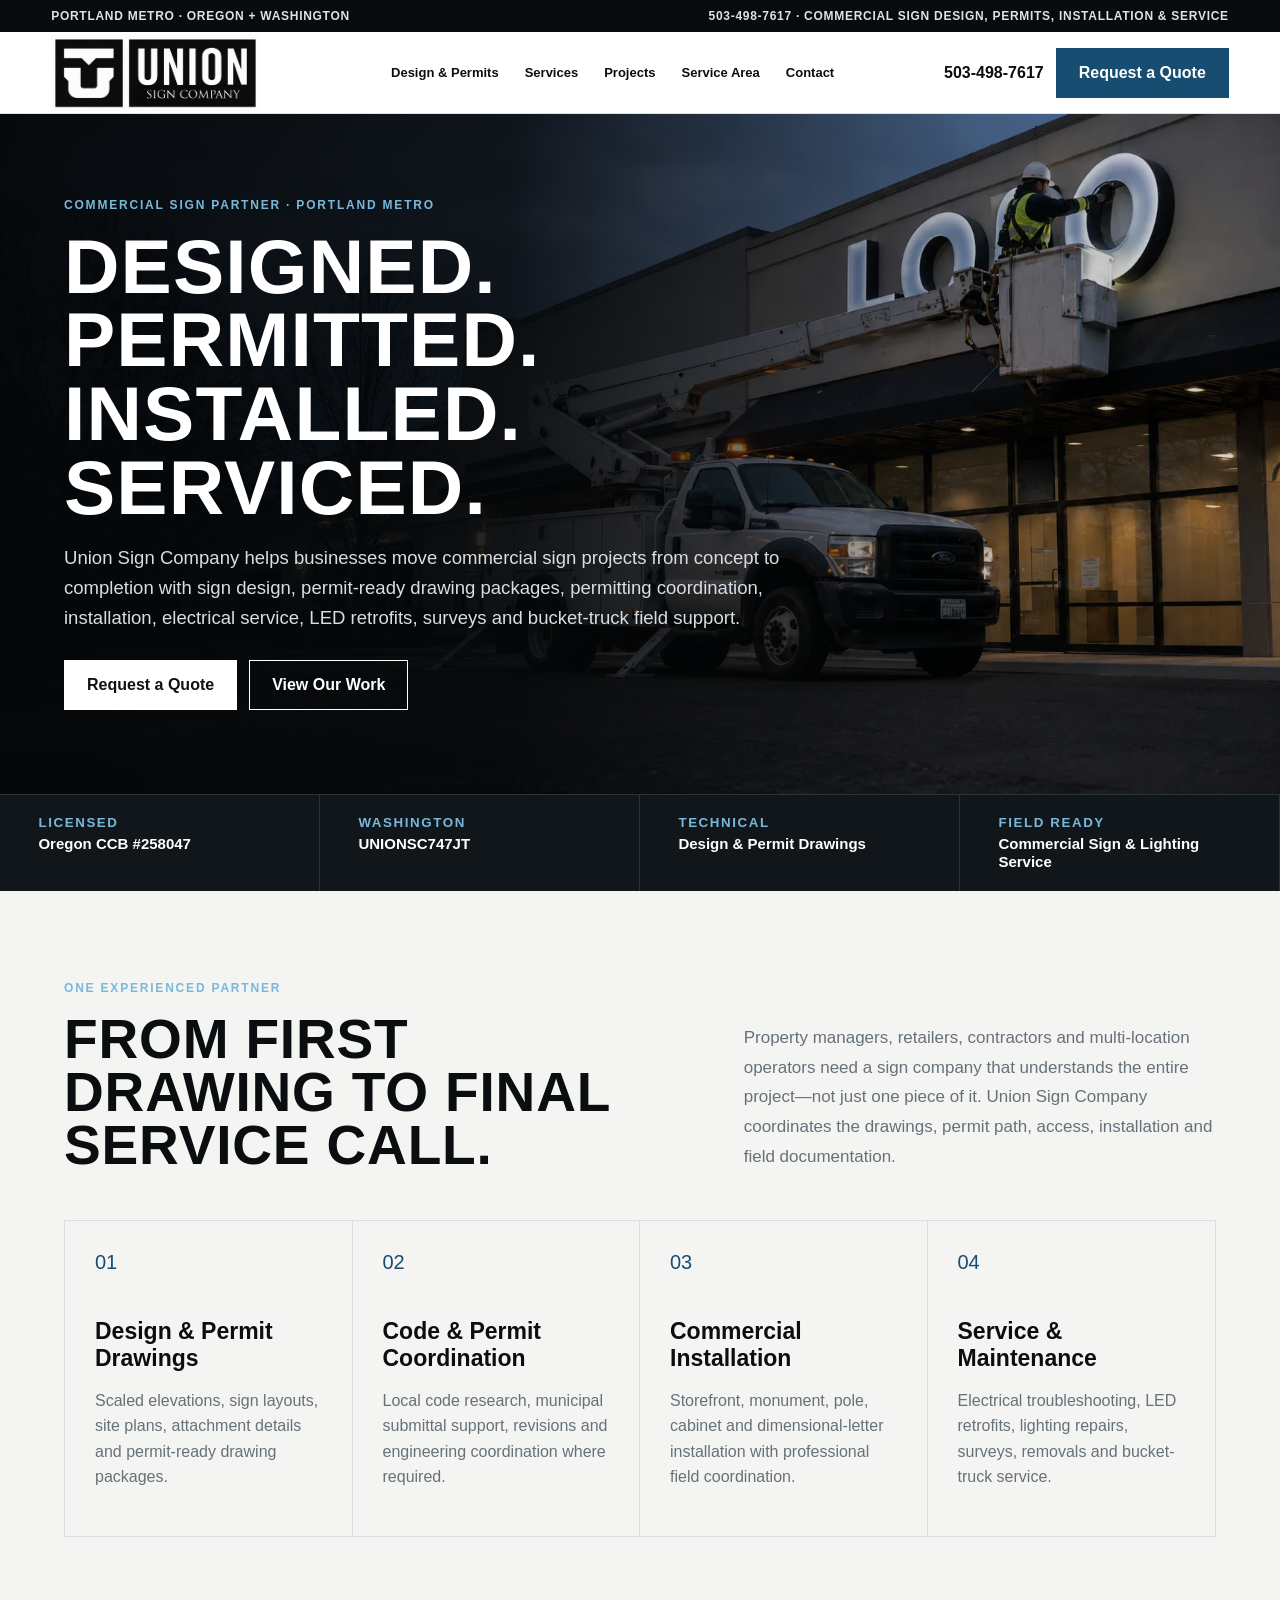
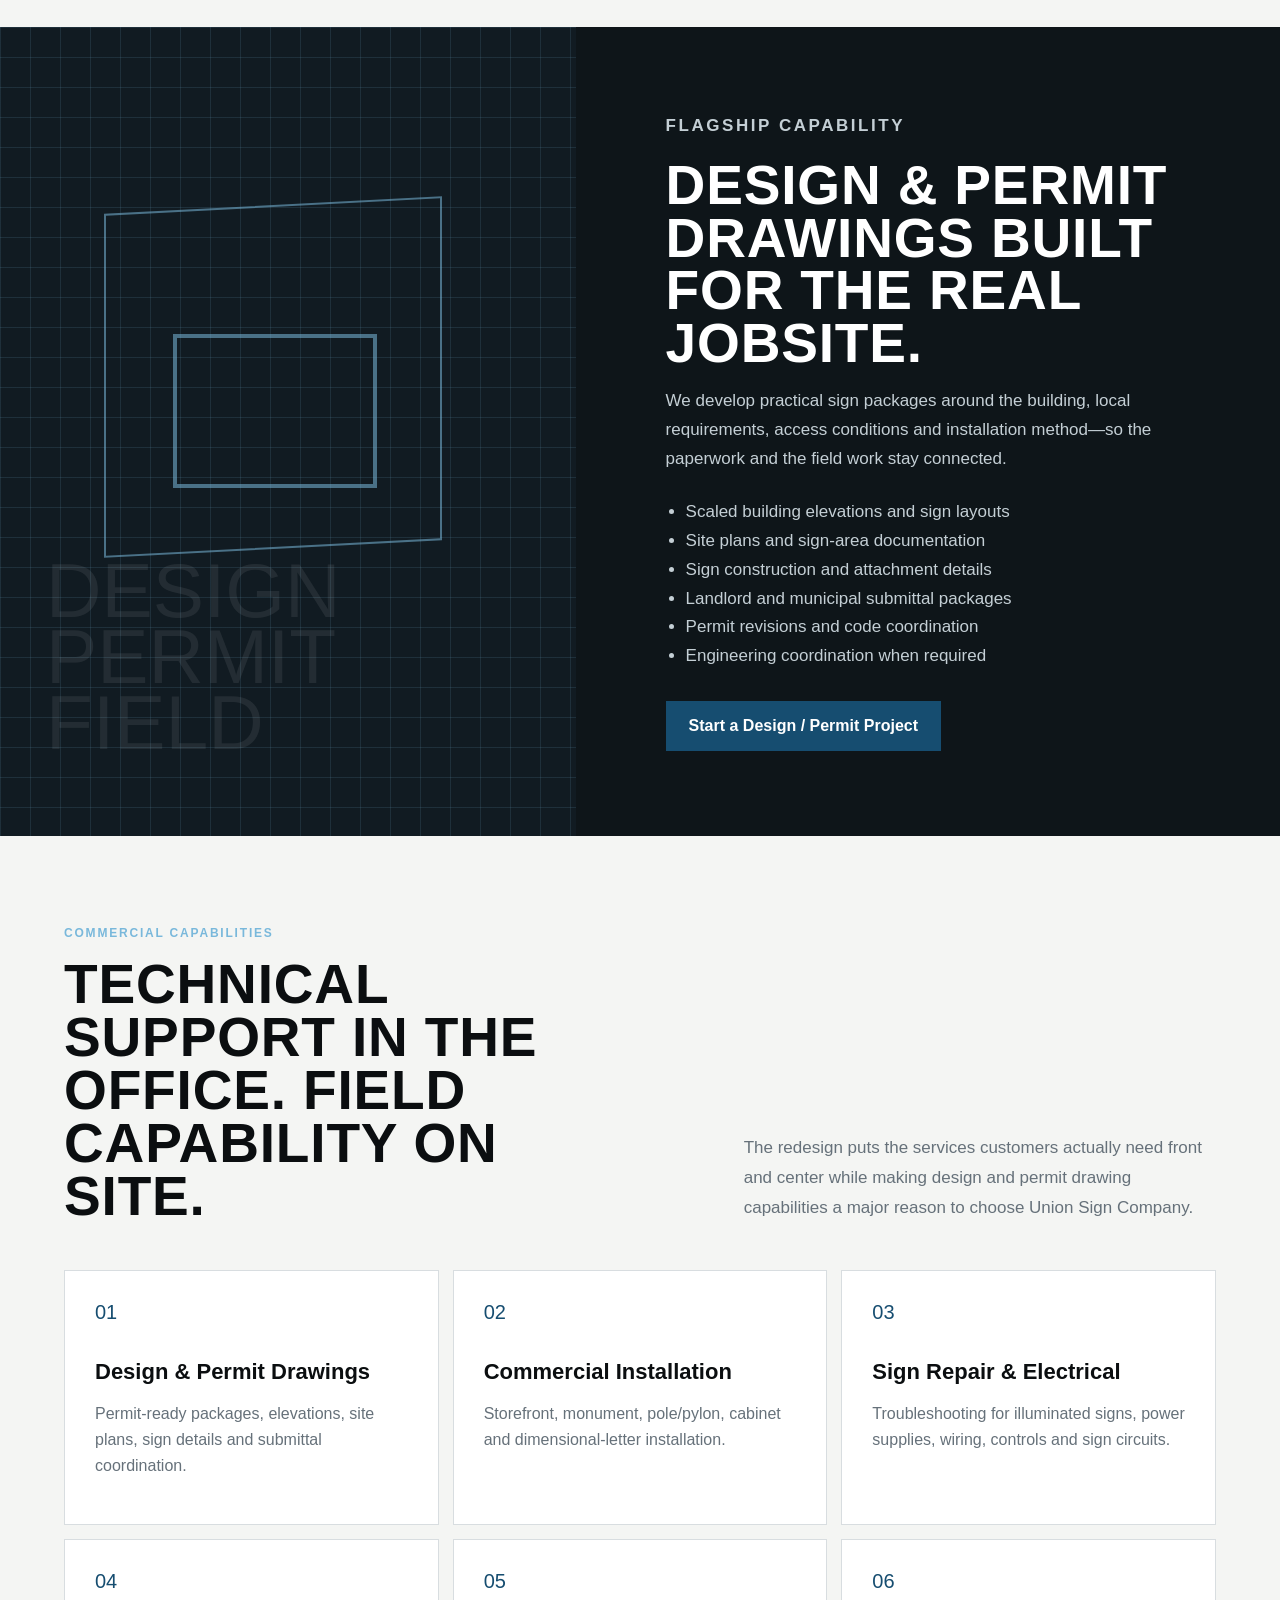
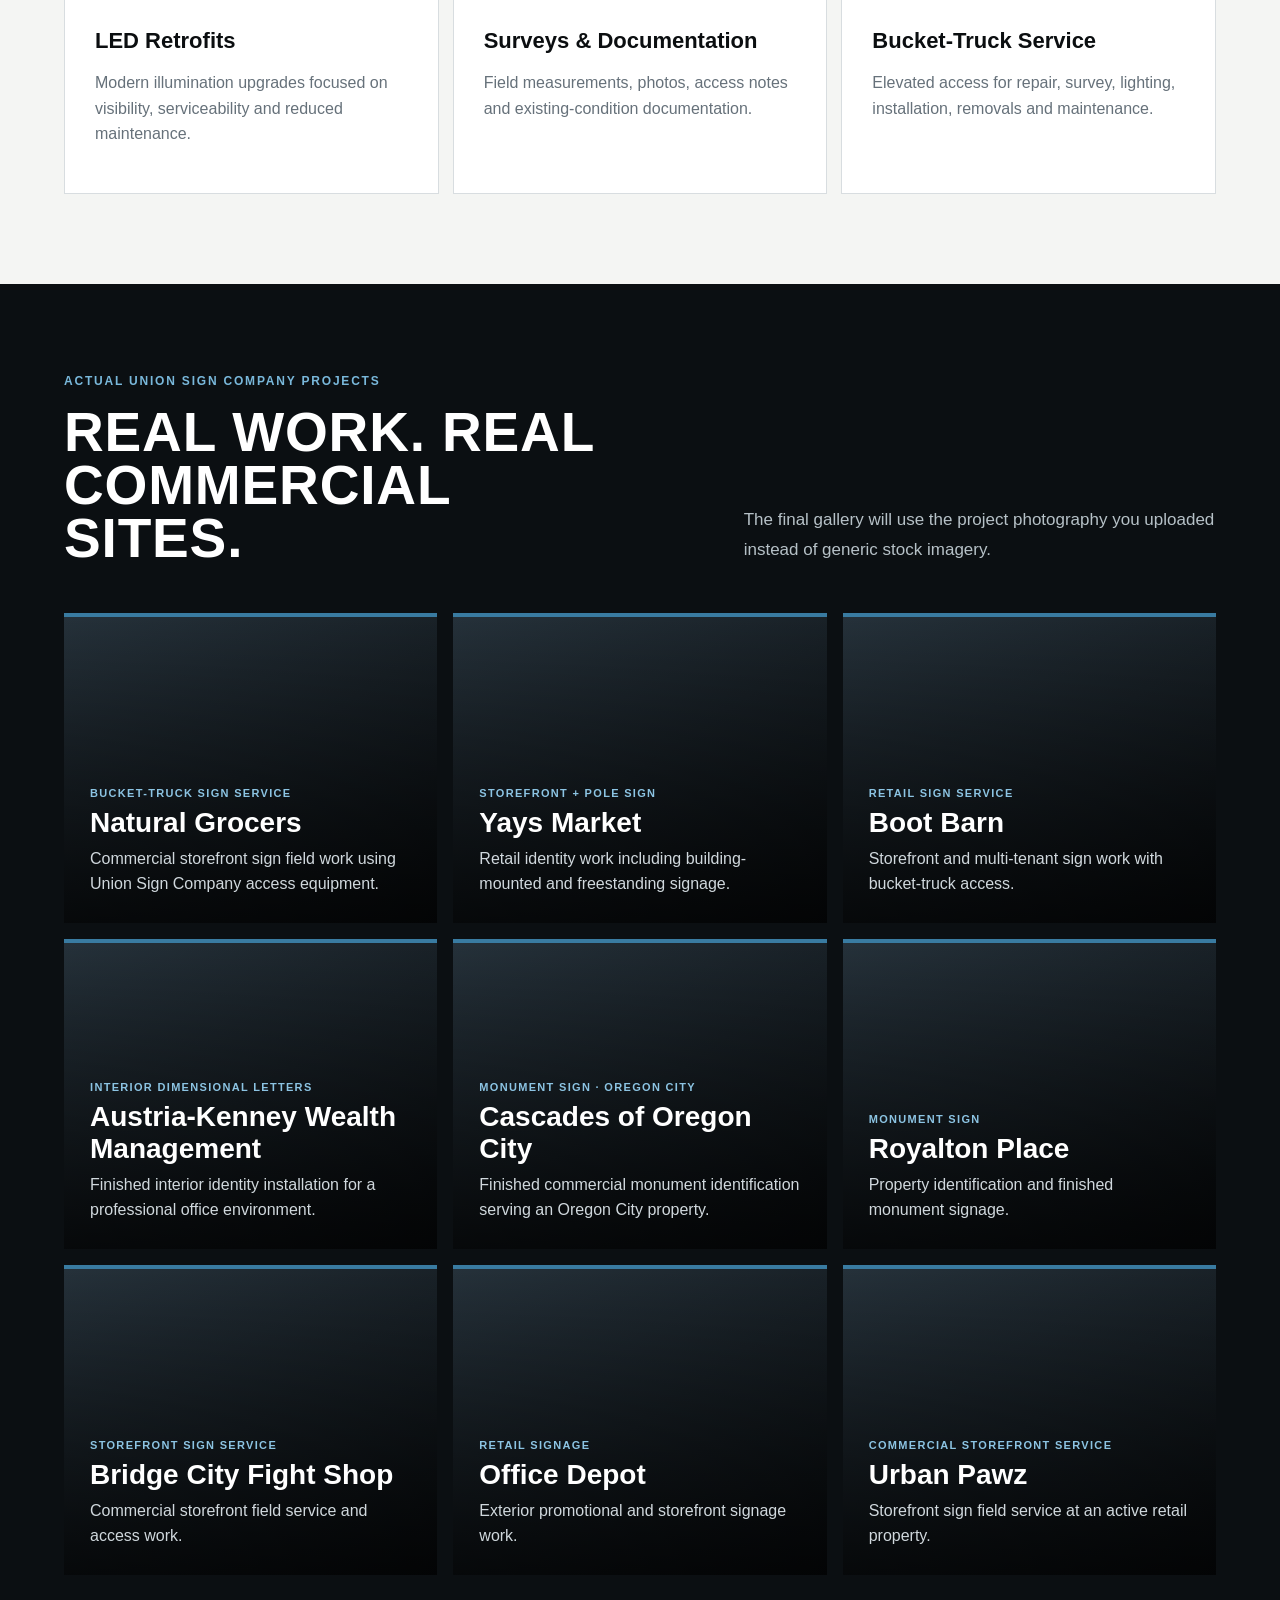
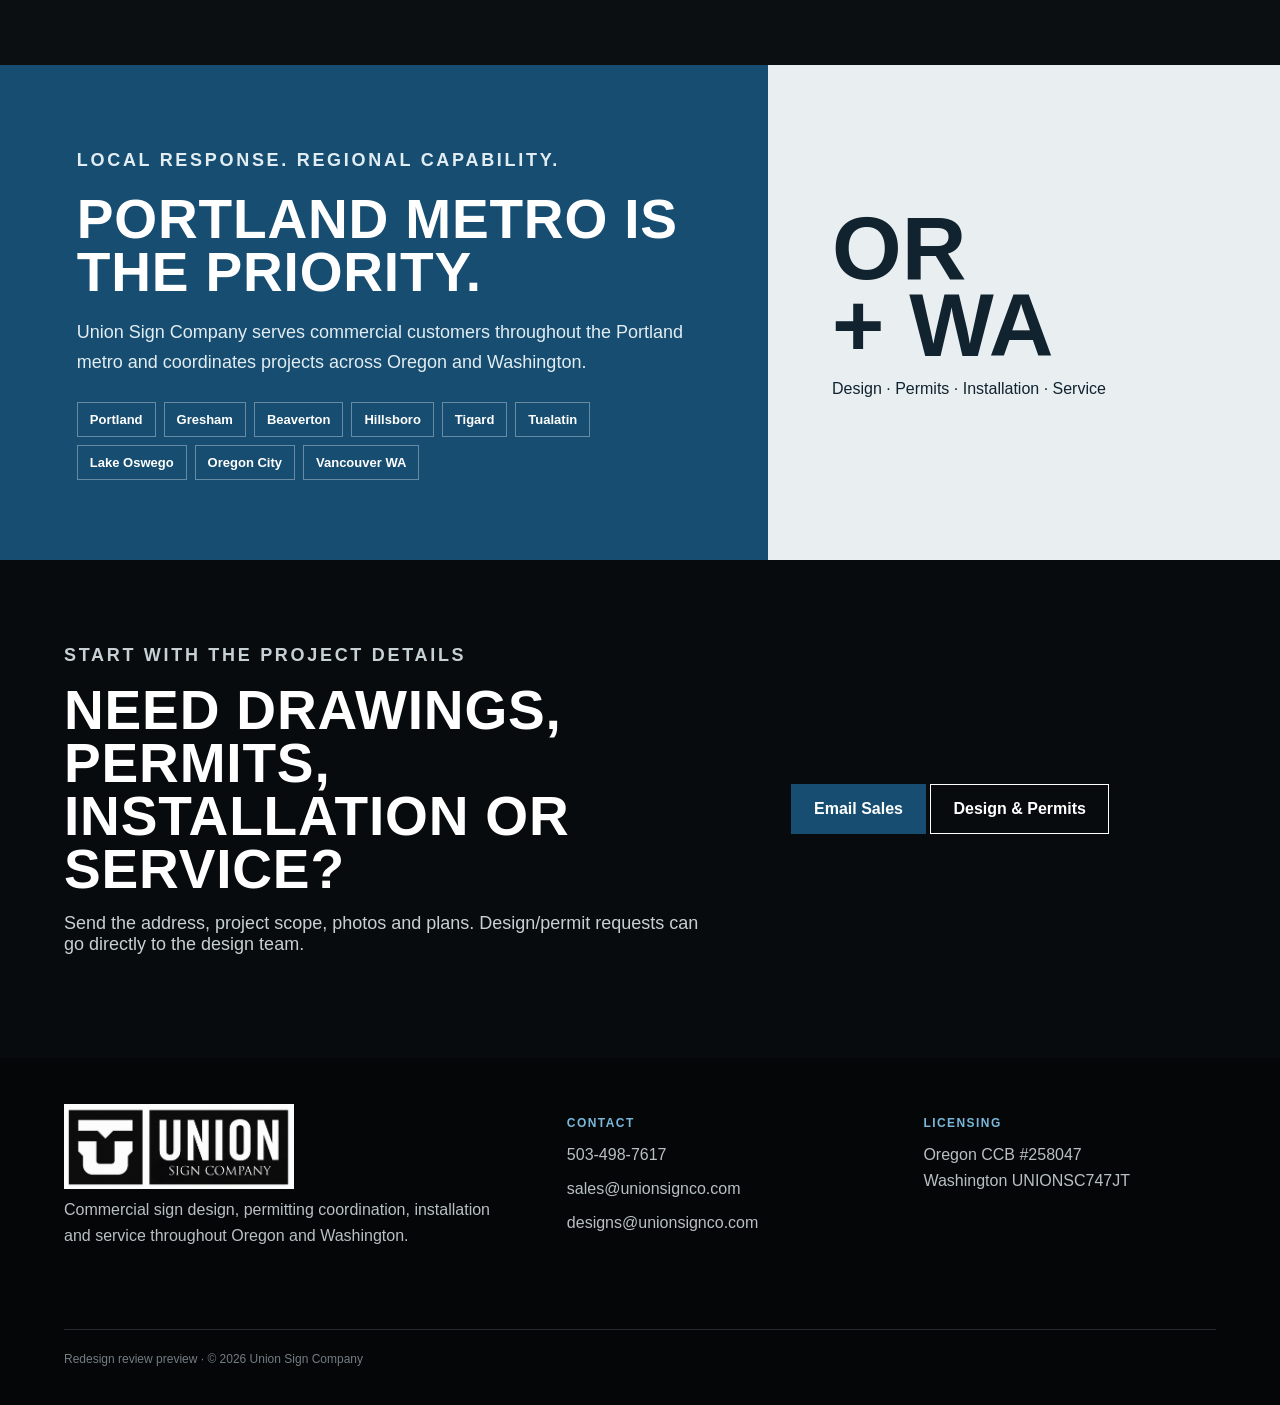
==== preview/index.html @ 65c03976 "Add isolated website redesign preview" ====
<!doctype html>
<html lang="en">
<head>
<meta charset="utf-8">
<meta name="viewport" content="width=device-width,initial-scale=1">
<meta name="robots" content="noindex,nofollow">
<title>Union Sign Company — Redesign Preview</title>
<meta name="description" content="Private review preview for the Union Sign Company website redesign.">
<script src="../logo-data.js"></script>
<script src="../image-data.js"></script>
<style>
:root{--ink:#0b0e10;--charcoal:#151a1e;--steel:#273139;--paper:#f4f5f3;--white:#fff;--blue:#164d70;--blue2:#0d344e;--line:#d8dde0;--muted:#66717a}*{box-sizing:border-box}html{scroll-behavior:smooth}body{margin:0;font-family:Arial,Helvetica,sans-serif;background:var(--white);color:var(--ink)}a{text-decoration:none;color:inherit}img{max-width:100%;display:block}.top{background:#080b0d;color:#dce3e7;padding:9px 4vw;display:flex;justify-content:space-between;gap:20px;font-size:12px;font-weight:700;letter-spacing:.06em}.header{position:sticky;top:0;z-index:30;height:82px;display:grid;grid-template-columns:230px 1fr auto;align-items:center;padding:0 4vw;background:rgba(255,255,255,.97);border-bottom:1px solid #dfe3e5}.brand{width:210px}.nav{display:flex;justify-content:center;gap:26px;font-size:13px;font-weight:800}.nav a:hover{color:var(--blue)}.actions{display:flex;gap:12px;align-items:center}.phone{font-weight:900}.btn{display:inline-flex;align-items:center;justify-content:center;min-height:50px;padding:0 22px;background:var(--blue);border:1px solid var(--blue);color:#fff;font-weight:900}.btn:hover{background:var(--blue2)}.btn.light{background:#fff;color:#111;border-color:#fff}.btn.outline{background:transparent;border-color:#fff}.hero{min-height:680px;position:relative;display:flex;align-items:center;background:#080b0d;color:#fff;overflow:hidden}.hero img{position:absolute;inset:0;width:100%;height:100%;object-fit:cover}.shade{position:absolute;inset:0;background:linear-gradient(90deg,rgba(4,7,9,.96) 0%,rgba(4,7,9,.87) 40%,rgba(4,7,9,.28) 75%,rgba(4,7,9,.12) 100%)}.hero-content{position:relative;z-index:2;width:min(880px,92vw);padding:80px 5vw}.eyebrow{margin:0 0 18px;font-size:12px;font-weight:900;letter-spacing:.15em;text-transform:uppercase;color:#79b8db}.hero h1,.section h2,.design h2,.area h2,.cta h2{margin:0;font-family:Impact,"Arial Narrow",Arial,sans-serif;text-transform:uppercase;letter-spacing:.015em;line-height:.96}.hero h1{font-size:clamp(52px,6vw,92px)}.lead{max-width:760px;font-size:clamp(18px,1.45vw,22px);line-height:1.6;color:#d6dee3}.hero-actions{display:flex;gap:12px;flex-wrap:wrap;margin-top:28px}.trust{display:grid;grid-template-columns:repeat(4,1fr);background:#10161a;color:#fff;border-top:1px solid rgba(255,255,255,.12)}.trust div{padding:20px 3vw;border-right:1px solid rgba(255,255,255,.12)}.trust small{display:block;color:#79b8db;font-weight:900;text-transform:uppercase;letter-spacing:.12em;margin-bottom:5px}.trust strong{font-size:15px}.section{padding:90px 5vw}.section.paper{background:var(--paper)}.section.dark{background:#0b0f12;color:#fff}.heading{display:grid;grid-template-columns:1.1fr .9fr;gap:8vw;align-items:end;margin-bottom:48px}.section h2,.design h2,.area h2,.cta h2{font-size:clamp(38px,4.3vw,66px)}.heading>p{margin:0;color:var(--muted);font-size:17px;line-height:1.75}.dark .heading>p{color:#b6c1c7}.process{display:grid;grid-template-columns:repeat(4,1fr);border:1px solid var(--line)}.process article{padding:30px;min-height:285px;border-right:1px solid var(--line)}.process article:last-child{border:0}.num{font-family:Impact,sans-serif;color:var(--blue);font-size:20px}.process h3{font-size:23px;margin:44px 0 10px}.process p{color:var(--muted);line-height:1.6}.design{display:grid;grid-template-columns:.9fr 1.1fr;background:#0e1519;color:#fff}.drawing{min-height:600px;position:relative;overflow:hidden;background:#111b22;background-image:linear-gradient(rgba(121,184,219,.13) 1px,transparent 1px),linear-gradient(90deg,rgba(121,184,219,.13) 1px,transparent 1px);background-size:30px 30px}.drawing:before,.drawing:after{content:"";position:absolute;border:2px solid rgba(121,184,219,.55)}.drawing:before{width:58%;height:42%;left:18%;top:22%;transform:skewY(-3deg)}.drawing:after{width:34%;height:18%;left:30%;top:38%;border-width:4px}.drawing-label{position:absolute;left:8%;bottom:10%;font-family:Impact,sans-serif;font-size:clamp(48px,6vw,90px);line-height:.86;color:rgba(255,255,255,.08);text-transform:uppercase}.design-copy{padding:85px 7vw}.design-copy p,.design-copy li{color:#c4cfd5;font-size:17px;line-height:1.7}.design-copy ul{padding-left:20px;margin:24px 0 30px}.services{display:grid;grid-template-columns:repeat(3,1fr);gap:14px}.service{padding:30px;background:#fff;border:1px solid var(--line);min-height:230px}.service h3{font-size:22px;margin:35px 0 10px}.service p{color:var(--muted);line-height:1.6}.projects{display:grid;grid-template-columns:repeat(3,1fr);gap:16px}.project{position:relative;min-height:310px;display:flex;flex-direction:column;justify-content:flex-end;padding:26px;overflow:hidden;background:linear-gradient(145deg,#25313a,#0b0f12);border-top:4px solid #397ba1}.project:before{content:"";position:absolute;inset:0;background:linear-gradient(180deg,transparent,rgba(0,0,0,.72))}.project>*{position:relative;z-index:2}.project span{font-size:11px;text-transform:uppercase;letter-spacing:.12em;font-weight:900;color:#8cc4e3}.project h3{font-size:28px;margin:8px 0}.project p{margin:0;color:#d0d8dd;line-height:1.55}.area{display:grid;grid-template-columns:1.2fr .8fr;background:#164d70;color:#fff}.area-main{padding:80px 6vw}.area-main p{font-size:18px;line-height:1.7;color:#e2edf3}.area-side{padding:60px 5vw;background:#e9eef1;color:#10232f;display:flex;flex-direction:column;justify-content:center}.area-side strong{font-family:Impact,sans-serif;font-size:clamp(58px,7vw,105px);line-height:.86;text-transform:uppercase}.cities{display:flex;flex-wrap:wrap;gap:8px;margin-top:24px}.cities span{padding:9px 12px;border:1px solid rgba(255,255,255,.35);font-size:13px;font-weight:800}.cta{padding:85px 5vw;display:grid;grid-template-columns:1.2fr .8fr;gap:7vw;align-items:center;background:#080b0d;color:#fff}.cta p{color:#c7d0d5;font-size:18px}.footer{padding:46px 5vw 28px;background:#050607;color:#b8c0c4;display:grid;grid-template-columns:1.2fr .8fr .8fr;gap:5vw}.footer-logo{width:230px}.footer h3{color:#79b8db;font-size:12px;text-transform:uppercase;letter-spacing:.12em}.footer a,.footer p{display:block;margin:8px 0;line-height:1.6}.copy{grid-column:1/-1;border-top:1px solid #252b2f;padding-top:20px;font-size:12px;color:#737d82}.mobile{display:none}@media(max-width:900px){.header{grid-template-columns:1fr auto}.nav,.actions{display:none}.trust{grid-template-columns:1fr 1fr}.heading,.design,.area,.cta,.footer{grid-template-columns:1fr}.process{grid-template-columns:1fr 1fr}.process article:nth-child(2){border-right:0}.projects,.services{grid-template-columns:1fr 1fr}.drawing{min-height:420px}.top{font-size:10px}.mobile{display:block;font-weight:900}}@media(max-width:620px){.top{display:none}.header{height:70px;padding:0 18px}.brand{width:170px}.hero{min-height:650px;align-items:flex-end}.hero-content{padding:100px 22px 55px}.hero h1{font-size:44px}.hero-actions .btn{width:100%}.trust{grid-template-columns:1fr}.trust div{border-right:0;border-bottom:1px solid rgba(255,255,255,.12)}.section{padding:65px 20px}.heading{gap:22px}.process,.projects,.services{grid-template-columns:1fr}.process article{border-right:0;border-bottom:1px solid var(--line)}.design-copy,.area-main,.area-side,.cta{padding:65px 22px}.drawing{min-height:340px}.footer{padding:45px 22px}}
</style>
</head>
<body>
<div class="top"><span>PORTLAND METRO · OREGON + WASHINGTON</span><span>503-498-7617 · COMMERCIAL SIGN DESIGN, PERMITS, INSTALLATION & SERVICE</span></div>
<header class="header"><a class="brand" href="#top"><img data-logo alt="Union Sign Company"></a><nav class="nav"><a href="#design">Design & Permits</a><a href="#services">Services</a><a href="#projects">Projects</a><a href="#area">Service Area</a><a href="#contact">Contact</a></nav><div class="actions"><a class="phone" href="tel:+15034987617">503-498-7617</a><a class="btn" href="#contact">Request a Quote</a></div><span class="mobile">MENU</span></header>
<main id="top">
<section class="hero"><img data-photo="hero" alt="Union Sign Company commercial sign field service"><div class="shade"></div><div class="hero-content"><p class="eyebrow">Commercial sign partner · Portland metro</p><h1>Designed. Permitted. Installed. Serviced.</h1><p class="lead">Union Sign Company helps businesses move commercial sign projects from concept to completion with sign design, permit-ready drawing packages, permitting coordination, installation, electrical service, LED retrofits, surveys and bucket-truck field support.</p><div class="hero-actions"><a class="btn light" href="#contact">Request a Quote</a><a class="btn outline" href="#projects">View Our Work</a></div></div></section>
<section class="trust"><div><small>Licensed</small><strong>Oregon CCB #258047</strong></div><div><small>Washington</small><strong>UNIONSC747JT</strong></div><div><small>Technical</small><strong>Design & Permit Drawings</strong></div><div><small>Field Ready</small><strong>Commercial Sign & Lighting Service</strong></div></section>
<section class="section paper"><div class="heading"><div><p class="eyebrow">One experienced partner</p><h2>From first drawing to final service call.</h2></div><p>Property managers, retailers, contractors and multi-location operators need a sign company that understands the entire project—not just one piece of it. Union Sign Company coordinates the drawings, permit path, access, installation and field documentation.</p></div><div class="process"><article><span class="num">01</span><h3>Design & Permit Drawings</h3><p>Scaled elevations, sign layouts, site plans, attachment details and permit-ready drawing packages.</p></article><article><span class="num">02</span><h3>Code & Permit Coordination</h3><p>Local code research, municipal submittal support, revisions and engineering coordination where required.</p></article><article><span class="num">03</span><h3>Commercial Installation</h3><p>Storefront, monument, pole, cabinet and dimensional-letter installation with professional field coordination.</p></article><article><span class="num">04</span><h3>Service & Maintenance</h3><p>Electrical troubleshooting, LED retrofits, lighting repairs, surveys, removals and bucket-truck service.</p></article></div></section>
<section class="design" id="design"><div class="drawing"><div class="drawing-label">Design<br>Permit<br>Field</div></div><div class="design-copy"><p class="eyebrow">Flagship capability</p><h2>Design & permit drawings built for the real jobsite.</h2><p>We develop practical sign packages around the building, local requirements, access conditions and installation method—so the paperwork and the field work stay connected.</p><ul><li>Scaled building elevations and sign layouts</li><li>Site plans and sign-area documentation</li><li>Sign construction and attachment details</li><li>Landlord and municipal submittal packages</li><li>Permit revisions and code coordination</li><li>Engineering coordination when required</li></ul><a class="btn" href="mailto:designs@unionsignco.com?subject=Design%20and%20Permit%20Drawing%20Request">Start a Design / Permit Project</a></div></section>
<section class="section paper" id="services"><div class="heading"><div><p class="eyebrow">Commercial capabilities</p><h2>Technical support in the office. Field capability on site.</h2></div><p>The redesign puts the services customers actually need front and center while making design and permit drawing capabilities a major reason to choose Union Sign Company.</p></div><div class="services"><article class="service"><span class="num">01</span><h3>Design & Permit Drawings</h3><p>Permit-ready packages, elevations, site plans, sign details and submittal coordination.</p></article><article class="service"><span class="num">02</span><h3>Commercial Installation</h3><p>Storefront, monument, pole/pylon, cabinet and dimensional-letter installation.</p></article><article class="service"><span class="num">03</span><h3>Sign Repair & Electrical</h3><p>Troubleshooting for illuminated signs, power supplies, wiring, controls and sign circuits.</p></article><article class="service"><span class="num">04</span><h3>LED Retrofits</h3><p>Modern illumination upgrades focused on visibility, serviceability and reduced maintenance.</p></article><article class="service"><span class="num">05</span><h3>Surveys & Documentation</h3><p>Field measurements, photos, access notes and existing-condition documentation.</p></article><article class="service"><span class="num">06</span><h3>Bucket-Truck Service</h3><p>Elevated access for repair, survey, lighting, installation, removals and maintenance.</p></article></div></section>
<section class="section dark" id="projects"><div class="heading"><div><p class="eyebrow">Actual Union Sign Company projects</p><h2>Real work. Real commercial sites.</h2></div><p>The final gallery will use the project photography you uploaded instead of generic stock imagery.</p></div><div class="projects"><article class="project"><span>Bucket-Truck Sign Service</span><h3>Natural Grocers</h3><p>Commercial storefront sign field work using Union Sign Company access equipment.</p></article><article class="project"><span>Storefront + Pole Sign</span><h3>Yays Market</h3><p>Retail identity work including building-mounted and freestanding signage.</p></article><article class="project"><span>Retail Sign Service</span><h3>Boot Barn</h3><p>Storefront and multi-tenant sign work with bucket-truck access.</p></article><article class="project"><span>Interior Dimensional Letters</span><h3>Austria-Kenney Wealth Management</h3><p>Finished interior identity installation for a professional office environment.</p></article><article class="project"><span>Monument Sign · Oregon City</span><h3>Cascades of Oregon City</h3><p>Finished commercial monument identification serving an Oregon City property.</p></article><article class="project"><span>Monument Sign</span><h3>Royalton Place</h3><p>Property identification and finished monument signage.</p></article><article class="project"><span>Storefront Sign Service</span><h3>Bridge City Fight Shop</h3><p>Commercial storefront field service and access work.</p></article><article class="project"><span>Retail Signage</span><h3>Office Depot</h3><p>Exterior promotional and storefront signage work.</p></article><article class="project"><span>Commercial Storefront Service</span><h3>Urban Pawz</h3><p>Storefront sign field service at an active retail property.</p></article></div></section>
<section class="area" id="area"><div class="area-main"><p class="eyebrow">Local response. Regional capability.</p><h2>Portland metro is the priority.</h2><p>Union Sign Company serves commercial customers throughout the Portland metro and coordinates projects across Oregon and Washington.</p><div class="cities"><span>Portland</span><span>Gresham</span><span>Beaverton</span><span>Hillsboro</span><span>Tigard</span><span>Tualatin</span><span>Lake Oswego</span><span>Oregon City</span><span>Vancouver WA</span></div></div><div class="area-side"><strong>OR<br>+ WA</strong><p>Design · Permits · Installation · Service</p></div></section>
<section class="cta" id="contact"><div><p class="eyebrow">Start with the project details</p><h2>Need drawings, permits, installation or service?</h2><p>Send the address, project scope, photos and plans. Design/permit requests can go directly to the design team.</p></div><div><a class="btn" href="mailto:sales@unionsignco.com?subject=Website%20Quote%20Request">Email Sales</a> <a class="btn outline" href="mailto:designs@unionsignco.com?subject=Design%20and%20Permit%20Request">Design & Permits</a></div></section>
</main>
<footer class="footer"><div><img class="footer-logo" data-logo alt="Union Sign Company"><p>Commercial sign design, permitting coordination, installation and service throughout Oregon and Washington.</p></div><div><h3>Contact</h3><a href="tel:+15034987617">503-498-7617</a><a href="mailto:sales@unionsignco.com">sales@unionsignco.com</a><a href="mailto:designs@unionsignco.com">designs@unionsignco.com</a></div><div><h3>Licensing</h3><p>Oregon CCB #258047<br>Washington UNIONSC747JT</p></div><p class="copy">Redesign review preview · © 2026 Union Sign Company</p></footer>
<script>document.querySelectorAll('[data-logo]').forEach(function(img){if(window.UNION_LOGO)img.src=window.UNION_LOGO});document.querySelectorAll('[data-photo]').forEach(function(img){var k=img.getAttribute('data-photo');if(window.UNION_IMAGES&&window.UNION_IMAGES[k])img.src=window.UNION_IMAGES[k]});</script>
</body></html>
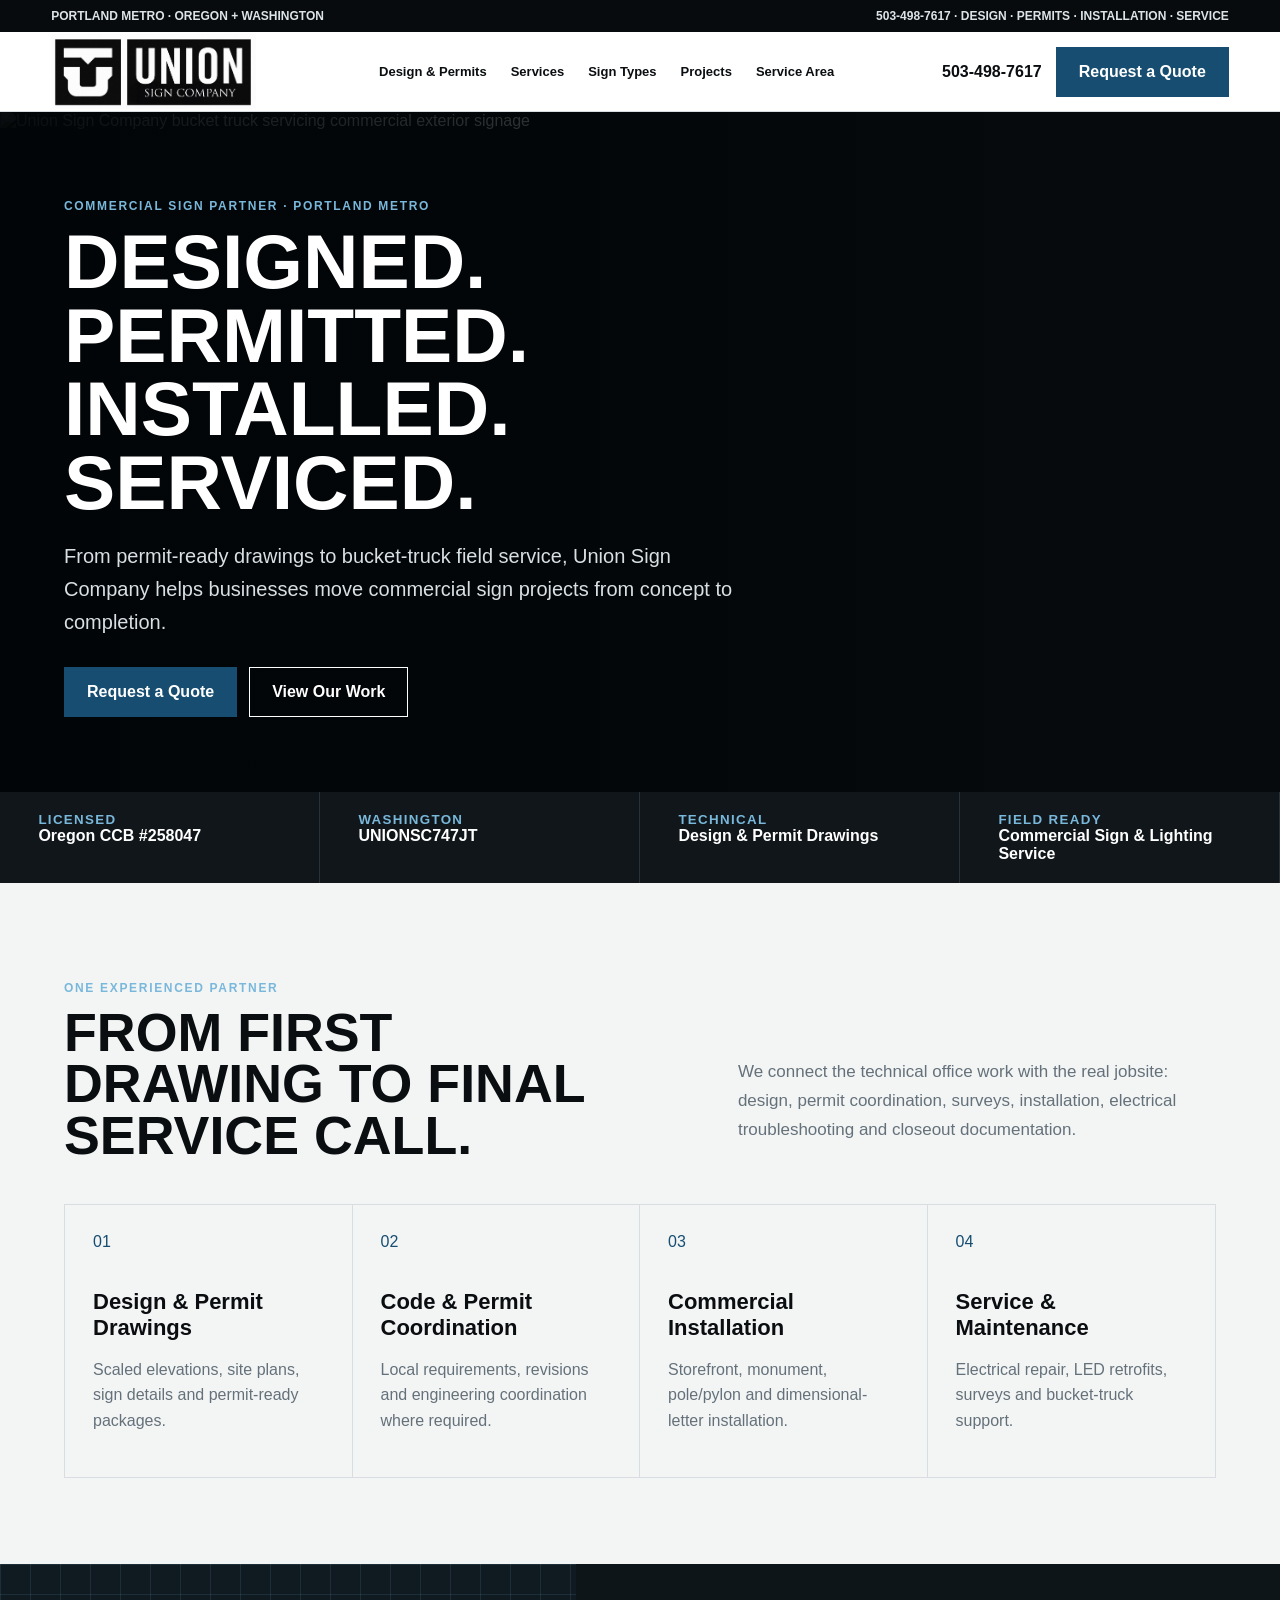
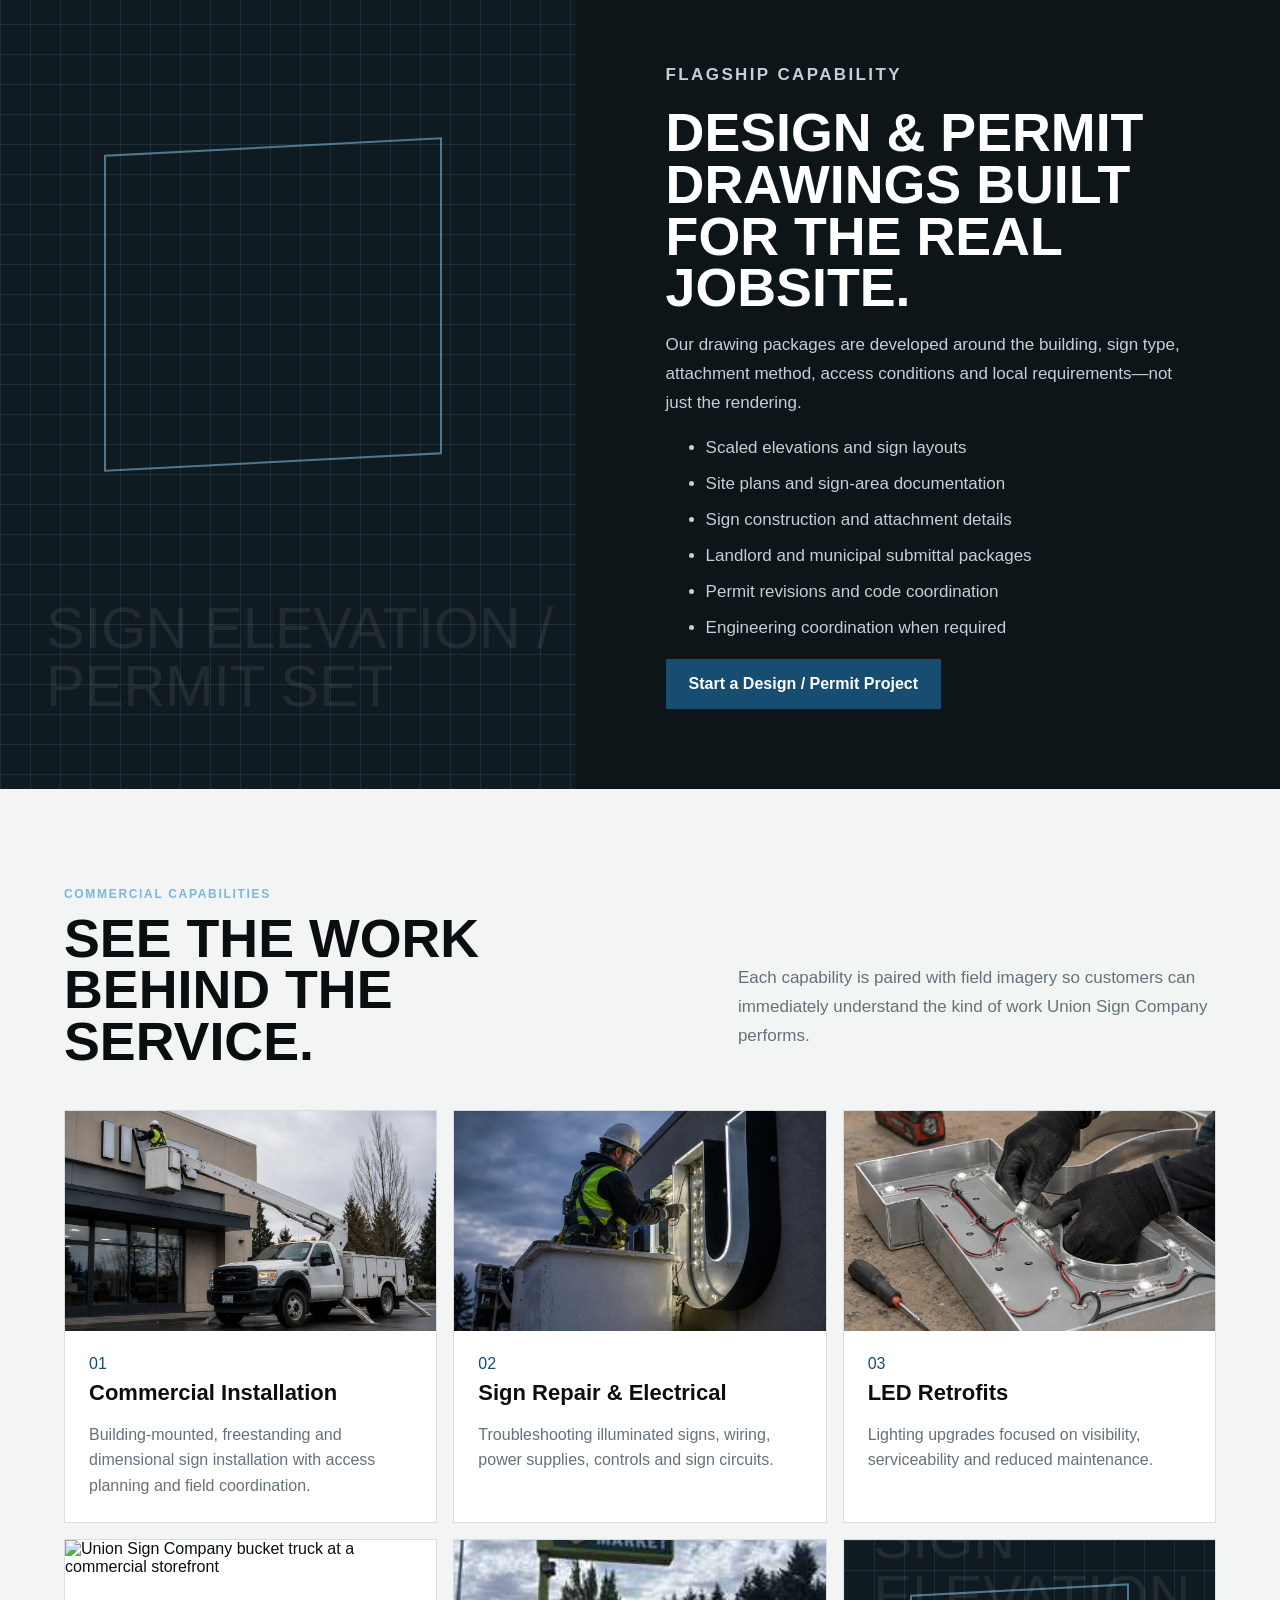
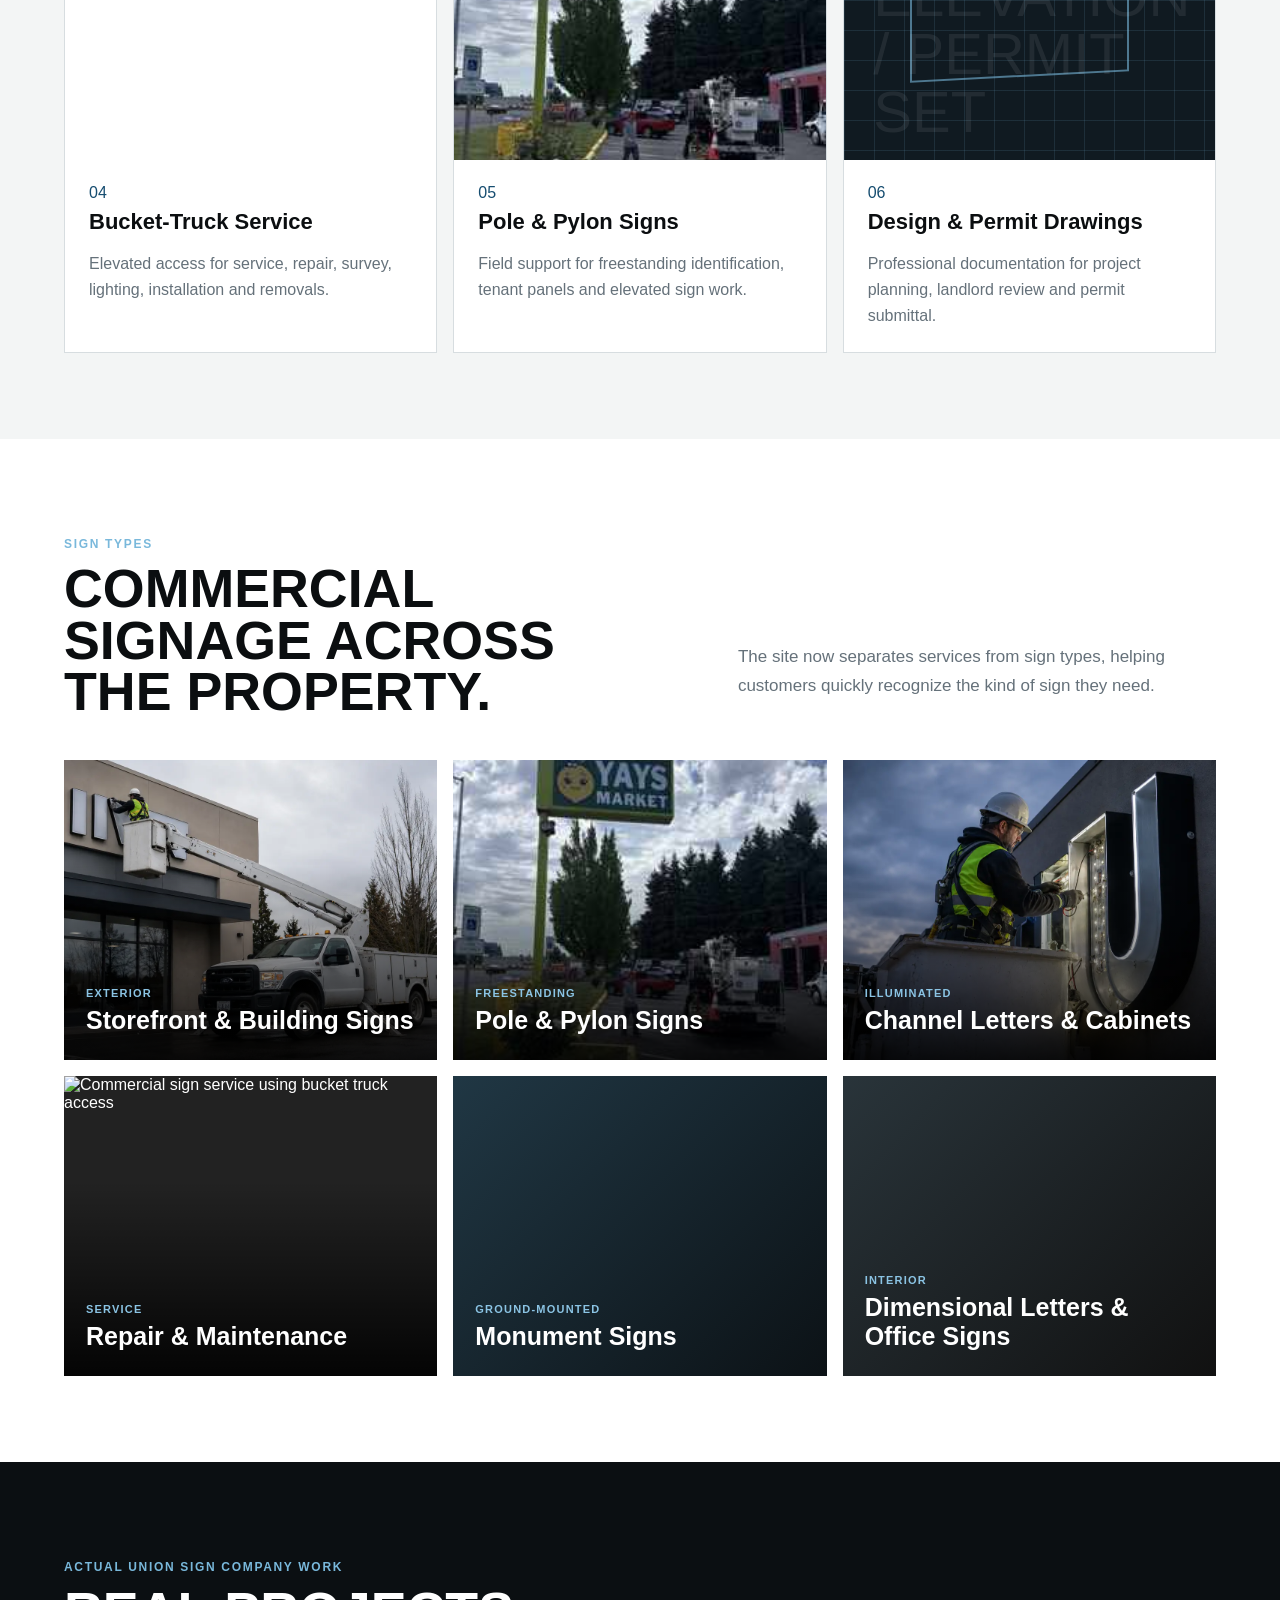
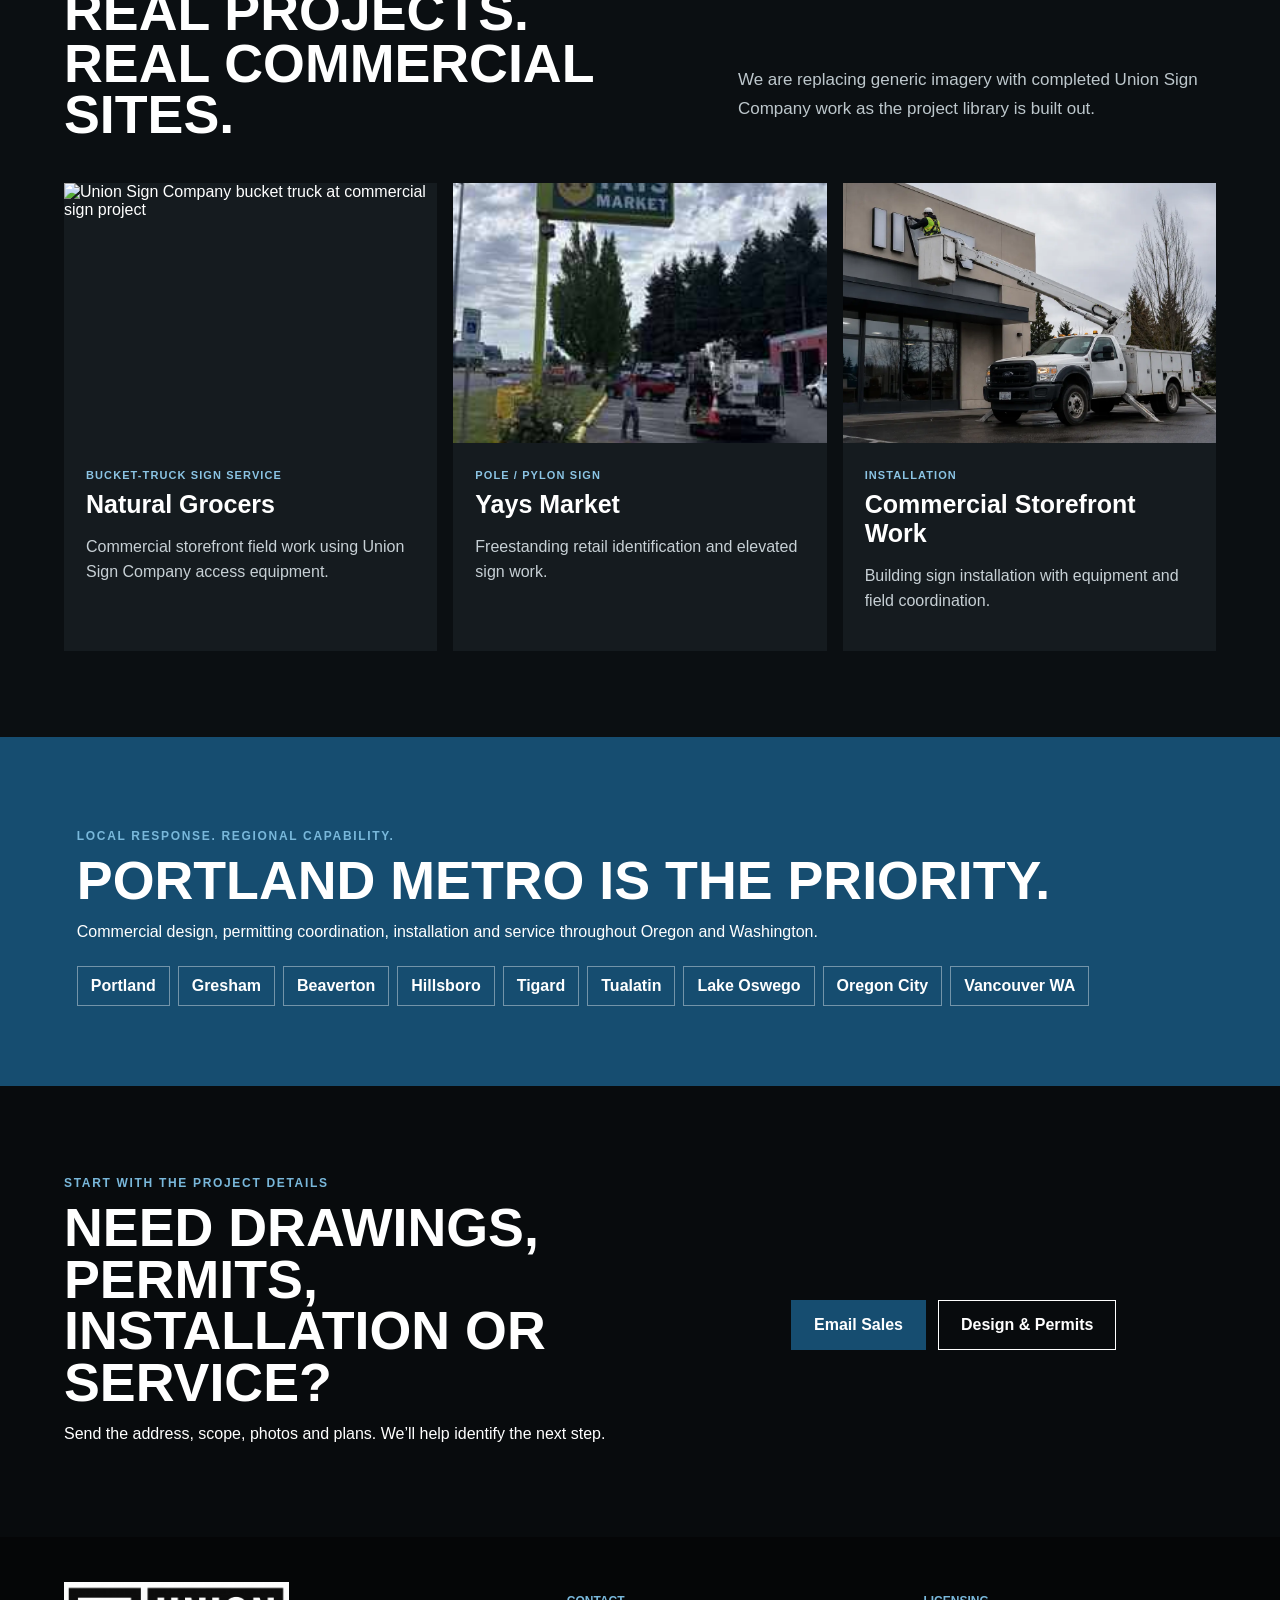
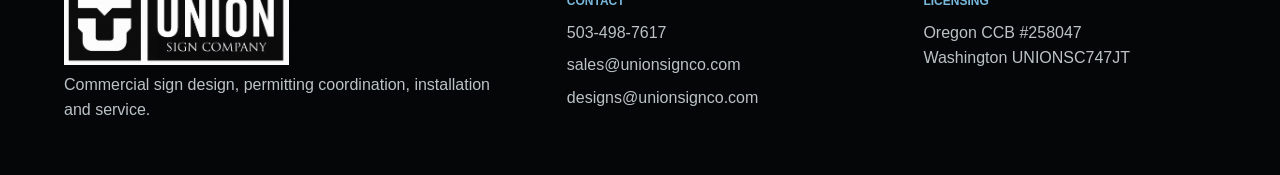
==== commit ac5293f8: "Make redesign preview photo-driven and add sign types" ====
--- a/preview/index.html
+++ b/preview/index.html
@@ -1,30 +1 @@
-<!doctype html>
-<html lang="en">
-<head>
-<meta charset="utf-8">
-<meta name="viewport" content="width=device-width,initial-scale=1">
-<meta name="robots" content="noindex,nofollow">
-<title>Union Sign Company — Redesign Preview</title>
-<meta name="description" content="Private review preview for the Union Sign Company website redesign.">
-<script src="../logo-data.js"></script>
-<script src="../image-data.js"></script>
-<style>
-:root{--ink:#0b0e10;--charcoal:#151a1e;--steel:#273139;--paper:#f4f5f3;--white:#fff;--blue:#164d70;--blue2:#0d344e;--line:#d8dde0;--muted:#66717a}*{box-sizing:border-box}html{scroll-behavior:smooth}body{margin:0;font-family:Arial,Helvetica,sans-serif;background:var(--white);color:var(--ink)}a{text-decoration:none;color:inherit}img{max-width:100%;display:block}.top{background:#080b0d;color:#dce3e7;padding:9px 4vw;display:flex;justify-content:space-between;gap:20px;font-size:12px;font-weight:700;letter-spacing:.06em}.header{position:sticky;top:0;z-index:30;height:82px;display:grid;grid-template-columns:230px 1fr auto;align-items:center;padding:0 4vw;background:rgba(255,255,255,.97);border-bottom:1px solid #dfe3e5}.brand{width:210px}.nav{display:flex;justify-content:center;gap:26px;font-size:13px;font-weight:800}.nav a:hover{color:var(--blue)}.actions{display:flex;gap:12px;align-items:center}.phone{font-weight:900}.btn{display:inline-flex;align-items:center;justify-content:center;min-height:50px;padding:0 22px;background:var(--blue);border:1px solid var(--blue);color:#fff;font-weight:900}.btn:hover{background:var(--blue2)}.btn.light{background:#fff;color:#111;border-color:#fff}.btn.outline{background:transparent;border-color:#fff}.hero{min-height:680px;position:relative;display:flex;align-items:center;background:#080b0d;color:#fff;overflow:hidden}.hero img{position:absolute;inset:0;width:100%;height:100%;object-fit:cover}.shade{position:absolute;inset:0;background:linear-gradient(90deg,rgba(4,7,9,.96) 0%,rgba(4,7,9,.87) 40%,rgba(4,7,9,.28) 75%,rgba(4,7,9,.12) 100%)}.hero-content{position:relative;z-index:2;width:min(880px,92vw);padding:80px 5vw}.eyebrow{margin:0 0 18px;font-size:12px;font-weight:900;letter-spacing:.15em;text-transform:uppercase;color:#79b8db}.hero h1,.section h2,.design h2,.area h2,.cta h2{margin:0;font-family:Impact,"Arial Narrow",Arial,sans-serif;text-transform:uppercase;letter-spacing:.015em;line-height:.96}.hero h1{font-size:clamp(52px,6vw,92px)}.lead{max-width:760px;font-size:clamp(18px,1.45vw,22px);line-height:1.6;color:#d6dee3}.hero-actions{display:flex;gap:12px;flex-wrap:wrap;margin-top:28px}.trust{display:grid;grid-template-columns:repeat(4,1fr);background:#10161a;color:#fff;border-top:1px solid rgba(255,255,255,.12)}.trust div{padding:20px 3vw;border-right:1px solid rgba(255,255,255,.12)}.trust small{display:block;color:#79b8db;font-weight:900;text-transform:uppercase;letter-spacing:.12em;margin-bottom:5px}.trust strong{font-size:15px}.section{padding:90px 5vw}.section.paper{background:var(--paper)}.section.dark{background:#0b0f12;color:#fff}.heading{display:grid;grid-template-columns:1.1fr .9fr;gap:8vw;align-items:end;margin-bottom:48px}.section h2,.design h2,.area h2,.cta h2{font-size:clamp(38px,4.3vw,66px)}.heading>p{margin:0;color:var(--muted);font-size:17px;line-height:1.75}.dark .heading>p{color:#b6c1c7}.process{display:grid;grid-template-columns:repeat(4,1fr);border:1px solid var(--line)}.process article{padding:30px;min-height:285px;border-right:1px solid var(--line)}.process article:last-child{border:0}.num{font-family:Impact,sans-serif;color:var(--blue);font-size:20px}.process h3{font-size:23px;margin:44px 0 10px}.process p{color:var(--muted);line-height:1.6}.design{display:grid;grid-template-columns:.9fr 1.1fr;background:#0e1519;color:#fff}.drawing{min-height:600px;position:relative;overflow:hidden;background:#111b22;background-image:linear-gradient(rgba(121,184,219,.13) 1px,transparent 1px),linear-gradient(90deg,rgba(121,184,219,.13) 1px,transparent 1px);background-size:30px 30px}.drawing:before,.drawing:after{content:"";position:absolute;border:2px solid rgba(121,184,219,.55)}.drawing:before{width:58%;height:42%;left:18%;top:22%;transform:skewY(-3deg)}.drawing:after{width:34%;height:18%;left:30%;top:38%;border-width:4px}.drawing-label{position:absolute;left:8%;bottom:10%;font-family:Impact,sans-serif;font-size:clamp(48px,6vw,90px);line-height:.86;color:rgba(255,255,255,.08);text-transform:uppercase}.design-copy{padding:85px 7vw}.design-copy p,.design-copy li{color:#c4cfd5;font-size:17px;line-height:1.7}.design-copy ul{padding-left:20px;margin:24px 0 30px}.services{display:grid;grid-template-columns:repeat(3,1fr);gap:14px}.service{padding:30px;background:#fff;border:1px solid var(--line);min-height:230px}.service h3{font-size:22px;margin:35px 0 10px}.service p{color:var(--muted);line-height:1.6}.projects{display:grid;grid-template-columns:repeat(3,1fr);gap:16px}.project{position:relative;min-height:310px;display:flex;flex-direction:column;justify-content:flex-end;padding:26px;overflow:hidden;background:linear-gradient(145deg,#25313a,#0b0f12);border-top:4px solid #397ba1}.project:before{content:"";position:absolute;inset:0;background:linear-gradient(180deg,transparent,rgba(0,0,0,.72))}.project>*{position:relative;z-index:2}.project span{font-size:11px;text-transform:uppercase;letter-spacing:.12em;font-weight:900;color:#8cc4e3}.project h3{font-size:28px;margin:8px 0}.project p{margin:0;color:#d0d8dd;line-height:1.55}.area{display:grid;grid-template-columns:1.2fr .8fr;background:#164d70;color:#fff}.area-main{padding:80px 6vw}.area-main p{font-size:18px;line-height:1.7;color:#e2edf3}.area-side{padding:60px 5vw;background:#e9eef1;color:#10232f;display:flex;flex-direction:column;justify-content:center}.area-side strong{font-family:Impact,sans-serif;font-size:clamp(58px,7vw,105px);line-height:.86;text-transform:uppercase}.cities{display:flex;flex-wrap:wrap;gap:8px;margin-top:24px}.cities span{padding:9px 12px;border:1px solid rgba(255,255,255,.35);font-size:13px;font-weight:800}.cta{padding:85px 5vw;display:grid;grid-template-columns:1.2fr .8fr;gap:7vw;align-items:center;background:#080b0d;color:#fff}.cta p{color:#c7d0d5;font-size:18px}.footer{padding:46px 5vw 28px;background:#050607;color:#b8c0c4;display:grid;grid-template-columns:1.2fr .8fr .8fr;gap:5vw}.footer-logo{width:230px}.footer h3{color:#79b8db;font-size:12px;text-transform:uppercase;letter-spacing:.12em}.footer a,.footer p{display:block;margin:8px 0;line-height:1.6}.copy{grid-column:1/-1;border-top:1px solid #252b2f;padding-top:20px;font-size:12px;color:#737d82}.mobile{display:none}@media(max-width:900px){.header{grid-template-columns:1fr auto}.nav,.actions{display:none}.trust{grid-template-columns:1fr 1fr}.heading,.design,.area,.cta,.footer{grid-template-columns:1fr}.process{grid-template-columns:1fr 1fr}.process article:nth-child(2){border-right:0}.projects,.services{grid-template-columns:1fr 1fr}.drawing{min-height:420px}.top{font-size:10px}.mobile{display:block;font-weight:900}}@media(max-width:620px){.top{display:none}.header{height:70px;padding:0 18px}.brand{width:170px}.hero{min-height:650px;align-items:flex-end}.hero-content{padding:100px 22px 55px}.hero h1{font-size:44px}.hero-actions .btn{width:100%}.trust{grid-template-columns:1fr}.trust div{border-right:0;border-bottom:1px solid rgba(255,255,255,.12)}.section{padding:65px 20px}.heading{gap:22px}.process,.projects,.services{grid-template-columns:1fr}.process article{border-right:0;border-bottom:1px solid var(--line)}.design-copy,.area-main,.area-side,.cta{padding:65px 22px}.drawing{min-height:340px}.footer{padding:45px 22px}}
-</style>
-</head>
-<body>
-<div class="top"><span>PORTLAND METRO · OREGON + WASHINGTON</span><span>503-498-7617 · COMMERCIAL SIGN DESIGN, PERMITS, INSTALLATION & SERVICE</span></div>
-<header class="header"><a class="brand" href="#top"><img data-logo alt="Union Sign Company"></a><nav class="nav"><a href="#design">Design & Permits</a><a href="#services">Services</a><a href="#projects">Projects</a><a href="#area">Service Area</a><a href="#contact">Contact</a></nav><div class="actions"><a class="phone" href="tel:+15034987617">503-498-7617</a><a class="btn" href="#contact">Request a Quote</a></div><span class="mobile">MENU</span></header>
-<main id="top">
-<section class="hero"><img data-photo="hero" alt="Union Sign Company commercial sign field service"><div class="shade"></div><div class="hero-content"><p class="eyebrow">Commercial sign partner · Portland metro</p><h1>Designed. Permitted. Installed. Serviced.</h1><p class="lead">Union Sign Company helps businesses move commercial sign projects from concept to completion with sign design, permit-ready drawing packages, permitting coordination, installation, electrical service, LED retrofits, surveys and bucket-truck field support.</p><div class="hero-actions"><a class="btn light" href="#contact">Request a Quote</a><a class="btn outline" href="#projects">View Our Work</a></div></div></section>
-<section class="trust"><div><small>Licensed</small><strong>Oregon CCB #258047</strong></div><div><small>Washington</small><strong>UNIONSC747JT</strong></div><div><small>Technical</small><strong>Design & Permit Drawings</strong></div><div><small>Field Ready</small><strong>Commercial Sign & Lighting Service</strong></div></section>
-<section class="section paper"><div class="heading"><div><p class="eyebrow">One experienced partner</p><h2>From first drawing to final service call.</h2></div><p>Property managers, retailers, contractors and multi-location operators need a sign company that understands the entire project—not just one piece of it. Union Sign Company coordinates the drawings, permit path, access, installation and field documentation.</p></div><div class="process"><article><span class="num">01</span><h3>Design & Permit Drawings</h3><p>Scaled elevations, sign layouts, site plans, attachment details and permit-ready drawing packages.</p></article><article><span class="num">02</span><h3>Code & Permit Coordination</h3><p>Local code research, municipal submittal support, revisions and engineering coordination where required.</p></article><article><span class="num">03</span><h3>Commercial Installation</h3><p>Storefront, monument, pole, cabinet and dimensional-letter installation with professional field coordination.</p></article><article><span class="num">04</span><h3>Service & Maintenance</h3><p>Electrical troubleshooting, LED retrofits, lighting repairs, surveys, removals and bucket-truck service.</p></article></div></section>
-<section class="design" id="design"><div class="drawing"><div class="drawing-label">Design<br>Permit<br>Field</div></div><div class="design-copy"><p class="eyebrow">Flagship capability</p><h2>Design & permit drawings built for the real jobsite.</h2><p>We develop practical sign packages around the building, local requirements, access conditions and installation method—so the paperwork and the field work stay connected.</p><ul><li>Scaled building elevations and sign layouts</li><li>Site plans and sign-area documentation</li><li>Sign construction and attachment details</li><li>Landlord and municipal submittal packages</li><li>Permit revisions and code coordination</li><li>Engineering coordination when required</li></ul><a class="btn" href="mailto:designs@unionsignco.com?subject=Design%20and%20Permit%20Drawing%20Request">Start a Design / Permit Project</a></div></section>
-<section class="section paper" id="services"><div class="heading"><div><p class="eyebrow">Commercial capabilities</p><h2>Technical support in the office. Field capability on site.</h2></div><p>The redesign puts the services customers actually need front and center while making design and permit drawing capabilities a major reason to choose Union Sign Company.</p></div><div class="services"><article class="service"><span class="num">01</span><h3>Design & Permit Drawings</h3><p>Permit-ready packages, elevations, site plans, sign details and submittal coordination.</p></article><article class="service"><span class="num">02</span><h3>Commercial Installation</h3><p>Storefront, monument, pole/pylon, cabinet and dimensional-letter installation.</p></article><article class="service"><span class="num">03</span><h3>Sign Repair & Electrical</h3><p>Troubleshooting for illuminated signs, power supplies, wiring, controls and sign circuits.</p></article><article class="service"><span class="num">04</span><h3>LED Retrofits</h3><p>Modern illumination upgrades focused on visibility, serviceability and reduced maintenance.</p></article><article class="service"><span class="num">05</span><h3>Surveys & Documentation</h3><p>Field measurements, photos, access notes and existing-condition documentation.</p></article><article class="service"><span class="num">06</span><h3>Bucket-Truck Service</h3><p>Elevated access for repair, survey, lighting, installation, removals and maintenance.</p></article></div></section>
-<section class="section dark" id="projects"><div class="heading"><div><p class="eyebrow">Actual Union Sign Company projects</p><h2>Real work. Real commercial sites.</h2></div><p>The final gallery will use the project photography you uploaded instead of generic stock imagery.</p></div><div class="projects"><article class="project"><span>Bucket-Truck Sign Service</span><h3>Natural Grocers</h3><p>Commercial storefront sign field work using Union Sign Company access equipment.</p></article><article class="project"><span>Storefront + Pole Sign</span><h3>Yays Market</h3><p>Retail identity work including building-mounted and freestanding signage.</p></article><article class="project"><span>Retail Sign Service</span><h3>Boot Barn</h3><p>Storefront and multi-tenant sign work with bucket-truck access.</p></article><article class="project"><span>Interior Dimensional Letters</span><h3>Austria-Kenney Wealth Management</h3><p>Finished interior identity installation for a professional office environment.</p></article><article class="project"><span>Monument Sign · Oregon City</span><h3>Cascades of Oregon City</h3><p>Finished commercial monument identification serving an Oregon City property.</p></article><article class="project"><span>Monument Sign</span><h3>Royalton Place</h3><p>Property identification and finished monument signage.</p></article><article class="project"><span>Storefront Sign Service</span><h3>Bridge City Fight Shop</h3><p>Commercial storefront field service and access work.</p></article><article class="project"><span>Retail Signage</span><h3>Office Depot</h3><p>Exterior promotional and storefront signage work.</p></article><article class="project"><span>Commercial Storefront Service</span><h3>Urban Pawz</h3><p>Storefront sign field service at an active retail property.</p></article></div></section>
-<section class="area" id="area"><div class="area-main"><p class="eyebrow">Local response. Regional capability.</p><h2>Portland metro is the priority.</h2><p>Union Sign Company serves commercial customers throughout the Portland metro and coordinates projects across Oregon and Washington.</p><div class="cities"><span>Portland</span><span>Gresham</span><span>Beaverton</span><span>Hillsboro</span><span>Tigard</span><span>Tualatin</span><span>Lake Oswego</span><span>Oregon City</span><span>Vancouver WA</span></div></div><div class="area-side"><strong>OR<br>+ WA</strong><p>Design · Permits · Installation · Service</p></div></section>
-<section class="cta" id="contact"><div><p class="eyebrow">Start with the project details</p><h2>Need drawings, permits, installation or service?</h2><p>Send the address, project scope, photos and plans. Design/permit requests can go directly to the design team.</p></div><div><a class="btn" href="mailto:sales@unionsignco.com?subject=Website%20Quote%20Request">Email Sales</a> <a class="btn outline" href="mailto:designs@unionsignco.com?subject=Design%20and%20Permit%20Request">Design & Permits</a></div></section>
-</main>
-<footer class="footer"><div><img class="footer-logo" data-logo alt="Union Sign Company"><p>Commercial sign design, permitting coordination, installation and service throughout Oregon and Washington.</p></div><div><h3>Contact</h3><a href="tel:+15034987617">503-498-7617</a><a href="mailto:sales@unionsignco.com">sales@unionsignco.com</a><a href="mailto:designs@unionsignco.com">designs@unionsignco.com</a></div><div><h3>Licensing</h3><p>Oregon CCB #258047<br>Washington UNIONSC747JT</p></div><p class="copy">Redesign review preview · © 2026 Union Sign Company</p></footer>
-<script>document.querySelectorAll('[data-logo]').forEach(function(img){if(window.UNION_LOGO)img.src=window.UNION_LOGO});document.querySelectorAll('[data-photo]').forEach(function(img){var k=img.getAttribute('data-photo');if(window.UNION_IMAGES&&window.UNION_IMAGES[k])img.src=window.UNION_IMAGES[k]});</script>
-</body></html>+<!doctype html><html lang="en"><head><meta charset="utf-8"><meta name="viewport" content="width=device-width,initial-scale=1"><meta name="robots" content="noindex,nofollow"><title>Union Sign Company — Redesign Preview</title><script src="../logo-data.js"></script><script src="../image-data.js"></script><style>:root{--ink:#0b0e10;--paper:#f3f5f5;--blue:#164d70;--muted:#65717a;--line:#d7dde0}*{box-sizing:border-box}body{margin:0;font-family:Arial,Helvetica,sans-serif;color:var(--ink);background:#fff}a{text-decoration:none;color:inherit}img{display:block;width:100%;object-fit:cover}.top{padding:9px 4vw;background:#080b0d;color:#dce4e8;display:flex;justify-content:space-between;font-size:12px;font-weight:800}.header{height:80px;position:sticky;top:0;z-index:20;padding:0 4vw;background:rgba(255,255,255,.97);display:grid;grid-template-columns:220px 1fr auto;align-items:center;border-bottom:1px solid var(--line)}.brand{width:205px}.nav{display:flex;justify-content:center;gap:24px;font-size:13px;font-weight:800}.actions{display:flex;align-items:center;gap:14px}.btn{display:inline-flex;min-height:50px;padding:0 22px;align-items:center;justify-content:center;background:var(--blue);border:1px solid var(--blue);color:#fff;font-weight:900}.btn.outline{background:transparent;border-color:#fff}.hero{min-height:660px;position:relative;display:flex;align-items:center;background:#080b0d;color:#fff}.hero>img{position:absolute;inset:0;height:100%;object-position:center}.shade{position:absolute;inset:0;background:linear-gradient(90deg,rgba(2,5,7,.97),rgba(2,5,7,.82) 44%,rgba(2,5,7,.18) 82%)}.hero-copy{position:relative;z-index:2;width:min(820px,92vw);padding:75px 5vw}.eyebrow{color:#79b8db;text-transform:uppercase;letter-spacing:.14em;font-weight:900;font-size:12px}.hero h1,h2{font-family:Impact,"Arial Narrow",Arial,sans-serif;text-transform:uppercase;line-height:.96;margin:0}.hero h1{font-size:clamp(52px,6vw,92px)}h2{font-size:clamp(38px,4.2vw,64px)}.lead{font-size:20px;line-height:1.65;color:#d8e0e4}.hero-buttons{display:flex;gap:12px;flex-wrap:wrap;margin-top:28px}.trust{display:grid;grid-template-columns:repeat(4,1fr);background:#10161a;color:#fff}.trust div{padding:20px 3vw;border-right:1px solid #293238}.trust small{display:block;color:#79b8db;text-transform:uppercase;font-weight:900;letter-spacing:.1em}.section{padding:86px 5vw}.paper{background:var(--paper)}.dark{background:#0b0f12;color:#fff}.heading{display:grid;grid-template-columns:1.1fr .9fr;gap:7vw;align-items:end;margin-bottom:42px}.heading>p{color:var(--muted);line-height:1.7;font-size:17px}.dark .heading>p{color:#bdc7cc}.process{display:grid;grid-template-columns:repeat(4,1fr);border:1px solid var(--line)}.process article{padding:28px;border-right:1px solid var(--line);min-height:250px}.process article:last-child{border:0}.num{color:var(--blue);font-family:Impact,sans-serif}.process h3{margin:38px 0 10px;font-size:22px}.process p{color:var(--muted);line-height:1.6}.design{display:grid;grid-template-columns:.9fr 1.1fr;background:#0e1519;color:#fff}.drawing{min-height:570px;position:relative;background:#101a21;background-image:linear-gradient(rgba(121,184,219,.13) 1px,transparent 1px),linear-gradient(90deg,rgba(121,184,219,.13) 1px,transparent 1px);background-size:30px 30px}.drawing:before{content:"";position:absolute;width:58%;height:38%;left:18%;top:22%;border:2px solid rgba(121,184,219,.6);transform:skewY(-3deg)}.drawing:after{content:"SIGN ELEVATION / PERMIT SET";position:absolute;left:8%;bottom:9%;font:58px/1 Impact,sans-serif;color:rgba(255,255,255,.08)}.design-copy{padding:80px 7vw}.design-copy p,.design-copy li{color:#c5cfd4;line-height:1.7;font-size:17px}.design-copy li{margin:7px 0}.photo-grid{display:grid;grid-template-columns:repeat(3,1fr);gap:16px}.photo-card{background:#fff;border:1px solid var(--line);overflow:hidden}.photo-card img{height:220px}.photo-card .body{padding:24px}.photo-card h3{font-size:22px;margin:7px 0 10px}.photo-card p{color:var(--muted);line-height:1.6;margin-bottom:0}.sign-grid{display:grid;grid-template-columns:repeat(3,1fr);gap:16px}.sign-card{position:relative;min-height:300px;overflow:hidden;background:#222;color:#fff}.sign-card img{position:absolute;inset:0;height:100%}.sign-card:after{content:"";position:absolute;inset:0;background:linear-gradient(180deg,transparent 35%,rgba(0,0,0,.88))}.sign-card div{position:absolute;z-index:2;left:22px;right:22px;bottom:20px}.sign-card h3{font-size:25px;margin:5px 0}.sign-card span{font-size:11px;color:#8bc4e4;font-weight:900;text-transform:uppercase;letter-spacing:.11em}.projects{display:grid;grid-template-columns:repeat(3,1fr);gap:16px}.project{background:#151b1f;overflow:hidden}.project img{height:260px}.project div{padding:22px}.project span{color:#8bc4e4;text-transform:uppercase;font-size:11px;font-weight:900;letter-spacing:.1em}.project h3{font-size:25px;margin:7px 0}.project p{color:#c7d0d5;line-height:1.55}.area{padding:80px 6vw;background:var(--blue);color:#fff}.cities{display:flex;flex-wrap:wrap;gap:8px;margin-top:25px}.cities span{padding:10px 13px;border:1px solid rgba(255,255,255,.4);font-weight:800}.cta{padding:78px 5vw;background:#080b0d;color:#fff;display:grid;grid-template-columns:1.2fr .8fr;gap:7vw;align-items:center}.footer{padding:45px 5vw;background:#050607;color:#bbc3c7;display:grid;grid-template-columns:1.2fr .8fr .8fr;gap:5vw}.footer img{width:225px}.footer a,.footer p{display:block;margin:7px 0;line-height:1.6}.footer h3{color:#79b8db;font-size:12px;text-transform:uppercase}.mobile{display:none}@media(max-width:900px){.header{grid-template-columns:1fr auto}.nav,.actions{display:none}.mobile{display:block;font-weight:900}.trust{grid-template-columns:1fr 1fr}.heading,.design,.cta,.footer{grid-template-columns:1fr}.process{grid-template-columns:1fr 1fr}.photo-grid,.sign-grid,.projects{grid-template-columns:1fr 1fr}.drawing{min-height:390px}}@media(max-width:620px){.top{display:none}.header{height:70px;padding:0 18px}.brand{width:165px}.hero{min-height:620px;align-items:flex-end}.hero-copy{padding:95px 22px 48px}.hero h1{font-size:43px}.hero-buttons .btn{width:100%}.trust,.process,.photo-grid,.sign-grid,.projects{grid-template-columns:1fr}.section,.design-copy,.area,.cta,.footer{padding:62px 21px}.drawing{min-height:320px}.photo-card img,.project img{height:220px}}</style></head><body><div class="top"><span>PORTLAND METRO · OREGON + WASHINGTON</span><span>503-498-7617 · DESIGN · PERMITS · INSTALLATION · SERVICE</span></div><header class="header"><a class="brand" href="#top"><img data-logo alt="Union Sign Company"></a><nav class="nav"><a href="#design">Design & Permits</a><a href="#services">Services</a><a href="#types">Sign Types</a><a href="#projects">Projects</a><a href="#area">Service Area</a></nav><div class="actions"><b>503-498-7617</b><a class="btn" href="#contact">Request a Quote</a></div><span class="mobile">MENU</span></header><main id="top"><section class="hero"><img src="images/natural-grocers.jpg" alt="Union Sign Company bucket truck servicing commercial exterior signage"><div class="shade"></div><div class="hero-copy"><p class="eyebrow">Commercial sign partner · Portland metro</p><h1>Designed. Permitted. Installed. Serviced.</h1><p class="lead">From permit-ready drawings to bucket-truck field service, Union Sign Company helps businesses move commercial sign projects from concept to completion.</p><div class="hero-buttons"><a class="btn" href="#contact">Request a Quote</a><a class="btn outline" href="#projects">View Our Work</a></div></div></section><section class="trust"><div><small>Licensed</small><strong>Oregon CCB #258047</strong></div><div><small>Washington</small><strong>UNIONSC747JT</strong></div><div><small>Technical</small><strong>Design & Permit Drawings</strong></div><div><small>Field Ready</small><strong>Commercial Sign & Lighting Service</strong></div></section><section class="section paper"><div class="heading"><div><p class="eyebrow">One experienced partner</p><h2>From first drawing to final service call.</h2></div><p>We connect the technical office work with the real jobsite: design, permit coordination, surveys, installation, electrical troubleshooting and closeout documentation.</p></div><div class="process"><article><span class="num">01</span><h3>Design & Permit Drawings</h3><p>Scaled elevations, site plans, sign details and permit-ready packages.</p></article><article><span class="num">02</span><h3>Code & Permit Coordination</h3><p>Local requirements, revisions and engineering coordination where required.</p></article><article><span class="num">03</span><h3>Commercial Installation</h3><p>Storefront, monument, pole/pylon and dimensional-letter installation.</p></article><article><span class="num">04</span><h3>Service & Maintenance</h3><p>Electrical repair, LED retrofits, surveys and bucket-truck support.</p></article></div></section><section class="design" id="design"><div class="drawing"></div><div class="design-copy"><p class="eyebrow">Flagship capability</p><h2>Design & permit drawings built for the real jobsite.</h2><p>Our drawing packages are developed around the building, sign type, attachment method, access conditions and local requirements—not just the rendering.</p><ul><li>Scaled elevations and sign layouts</li><li>Site plans and sign-area documentation</li><li>Sign construction and attachment details</li><li>Landlord and municipal submittal packages</li><li>Permit revisions and code coordination</li><li>Engineering coordination when required</li></ul><a class="btn" href="mailto:designs@unionsignco.com?subject=Design%20and%20Permit%20Drawing%20Request">Start a Design / Permit Project</a></div></section><section class="section paper" id="services"><div class="heading"><div><p class="eyebrow">Commercial capabilities</p><h2>See the work behind the service.</h2></div><p>Each capability is paired with field imagery so customers can immediately understand the kind of work Union Sign Company performs.</p></div><div class="photo-grid"><article class="photo-card"><img data-photo="install" alt="Commercial sign installation"><div class="body"><span class="num">01</span><h3>Commercial Installation</h3><p>Building-mounted, freestanding and dimensional sign installation with access planning and field coordination.</p></div></article><article class="photo-card"><img data-photo="repair" alt="Commercial sign repair from lift equipment"><div class="body"><span class="num">02</span><h3>Sign Repair & Electrical</h3><p>Troubleshooting illuminated signs, wiring, power supplies, controls and sign circuits.</p></div></article><article class="photo-card"><img data-photo="led" alt="LED sign lighting components"><div class="body"><span class="num">03</span><h3>LED Retrofits</h3><p>Lighting upgrades focused on visibility, serviceability and reduced maintenance.</p></div></article><article class="photo-card"><img src="images/natural-grocers.jpg" alt="Union Sign Company bucket truck at a commercial storefront"><div class="body"><span class="num">04</span><h3>Bucket-Truck Service</h3><p>Elevated access for service, repair, survey, lighting, installation and removals.</p></div></article><article class="photo-card"><img src="images/yays-pole.jpg" alt="Freestanding pole sign project"><div class="body"><span class="num">05</span><h3>Pole & Pylon Signs</h3><p>Field support for freestanding identification, tenant panels and elevated sign work.</p></div></article><article class="photo-card"><div class="drawing" style="min-height:220px"></div><div class="body"><span class="num">06</span><h3>Design & Permit Drawings</h3><p>Professional documentation for project planning, landlord review and permit submittal.</p></div></article></div></section><section class="section" id="types"><div class="heading"><div><p class="eyebrow">Sign types</p><h2>Commercial signage across the property.</h2></div><p>The site now separates services from sign types, helping customers quickly recognize the kind of sign they need.</p></div><div class="sign-grid"><article class="sign-card"><img data-photo="install" alt="Storefront building sign"><div><span>Exterior</span><h3>Storefront & Building Signs</h3></div></article><article class="sign-card"><img src="images/yays-pole.jpg" alt="Yays Market freestanding pole sign"><div><span>Freestanding</span><h3>Pole & Pylon Signs</h3></div></article><article class="sign-card"><img data-photo="repair" alt="Illuminated commercial sign"><div><span>Illuminated</span><h3>Channel Letters & Cabinets</h3></div></article><article class="sign-card"><img src="images/natural-grocers.jpg" alt="Commercial sign service using bucket truck access"><div><span>Service</span><h3>Repair & Maintenance</h3></div></article><article class="sign-card"><div style="position:absolute;inset:0;background:linear-gradient(135deg,#203744,#0c1216)"></div><div><span>Ground-Mounted</span><h3>Monument Signs</h3></div></article><article class="sign-card"><div style="position:absolute;inset:0;background:linear-gradient(135deg,#29343a,#111)"></div><div><span>Interior</span><h3>Dimensional Letters & Office Signs</h3></div></article></div></section><section class="section dark" id="projects"><div class="heading"><div><p class="eyebrow">Actual Union Sign Company work</p><h2>Real projects. Real commercial sites.</h2></div><p>We are replacing generic imagery with completed Union Sign Company work as the project library is built out.</p></div><div class="projects"><article class="project"><img src="images/natural-grocers.jpg" alt="Union Sign Company bucket truck at commercial sign project"><div><span>Bucket-Truck Sign Service</span><h3>Natural Grocers</h3><p>Commercial storefront field work using Union Sign Company access equipment.</p></div></article><article class="project"><img src="images/yays-pole.jpg" alt="Yays Market pole sign"><div><span>Pole / Pylon Sign</span><h3>Yays Market</h3><p>Freestanding retail identification and elevated sign work.</p></div></article><article class="project"><img data-photo="install" alt="Commercial storefront sign installation"><div><span>Installation</span><h3>Commercial Storefront Work</h3><p>Building sign installation with equipment and field coordination.</p></div></article></div></section><section class="area" id="area"><p class="eyebrow">Local response. Regional capability.</p><h2>Portland metro is the priority.</h2><p>Commercial design, permitting coordination, installation and service throughout Oregon and Washington.</p><div class="cities"><span>Portland</span><span>Gresham</span><span>Beaverton</span><span>Hillsboro</span><span>Tigard</span><span>Tualatin</span><span>Lake Oswego</span><span>Oregon City</span><span>Vancouver WA</span></div></section><section class="cta" id="contact"><div><p class="eyebrow">Start with the project details</p><h2>Need drawings, permits, installation or service?</h2><p>Send the address, scope, photos and plans. We’ll help identify the next step.</p></div><div class="hero-buttons"><a class="btn" href="mailto:sales@unionsignco.com?subject=Website%20Quote%20Request">Email Sales</a><a class="btn outline" href="mailto:designs@unionsignco.com?subject=Design%20and%20Permit%20Request">Design & Permits</a></div></section></main><footer class="footer"><div><img data-logo alt="Union Sign Company"><p>Commercial sign design, permitting coordination, installation and service.</p></div><div><h3>Contact</h3><a href="tel:+15034987617">503-498-7617</a><a href="mailto:sales@unionsignco.com">sales@unionsignco.com</a><a href="mailto:designs@unionsignco.com">designs@unionsignco.com</a></div><div><h3>Licensing</h3><p>Oregon CCB #258047<br>Washington UNIONSC747JT</p></div></footer><script>document.querySelectorAll('[data-logo]').forEach(i=>{if(window.UNION_LOGO)i.src=window.UNION_LOGO});document.querySelectorAll('[data-photo]').forEach(i=>{let k=i.getAttribute('data-photo');if(window.UNION_IMAGES&&window.UNION_IMAGES[k])i.src=window.UNION_IMAGES[k]});</script></body></html>
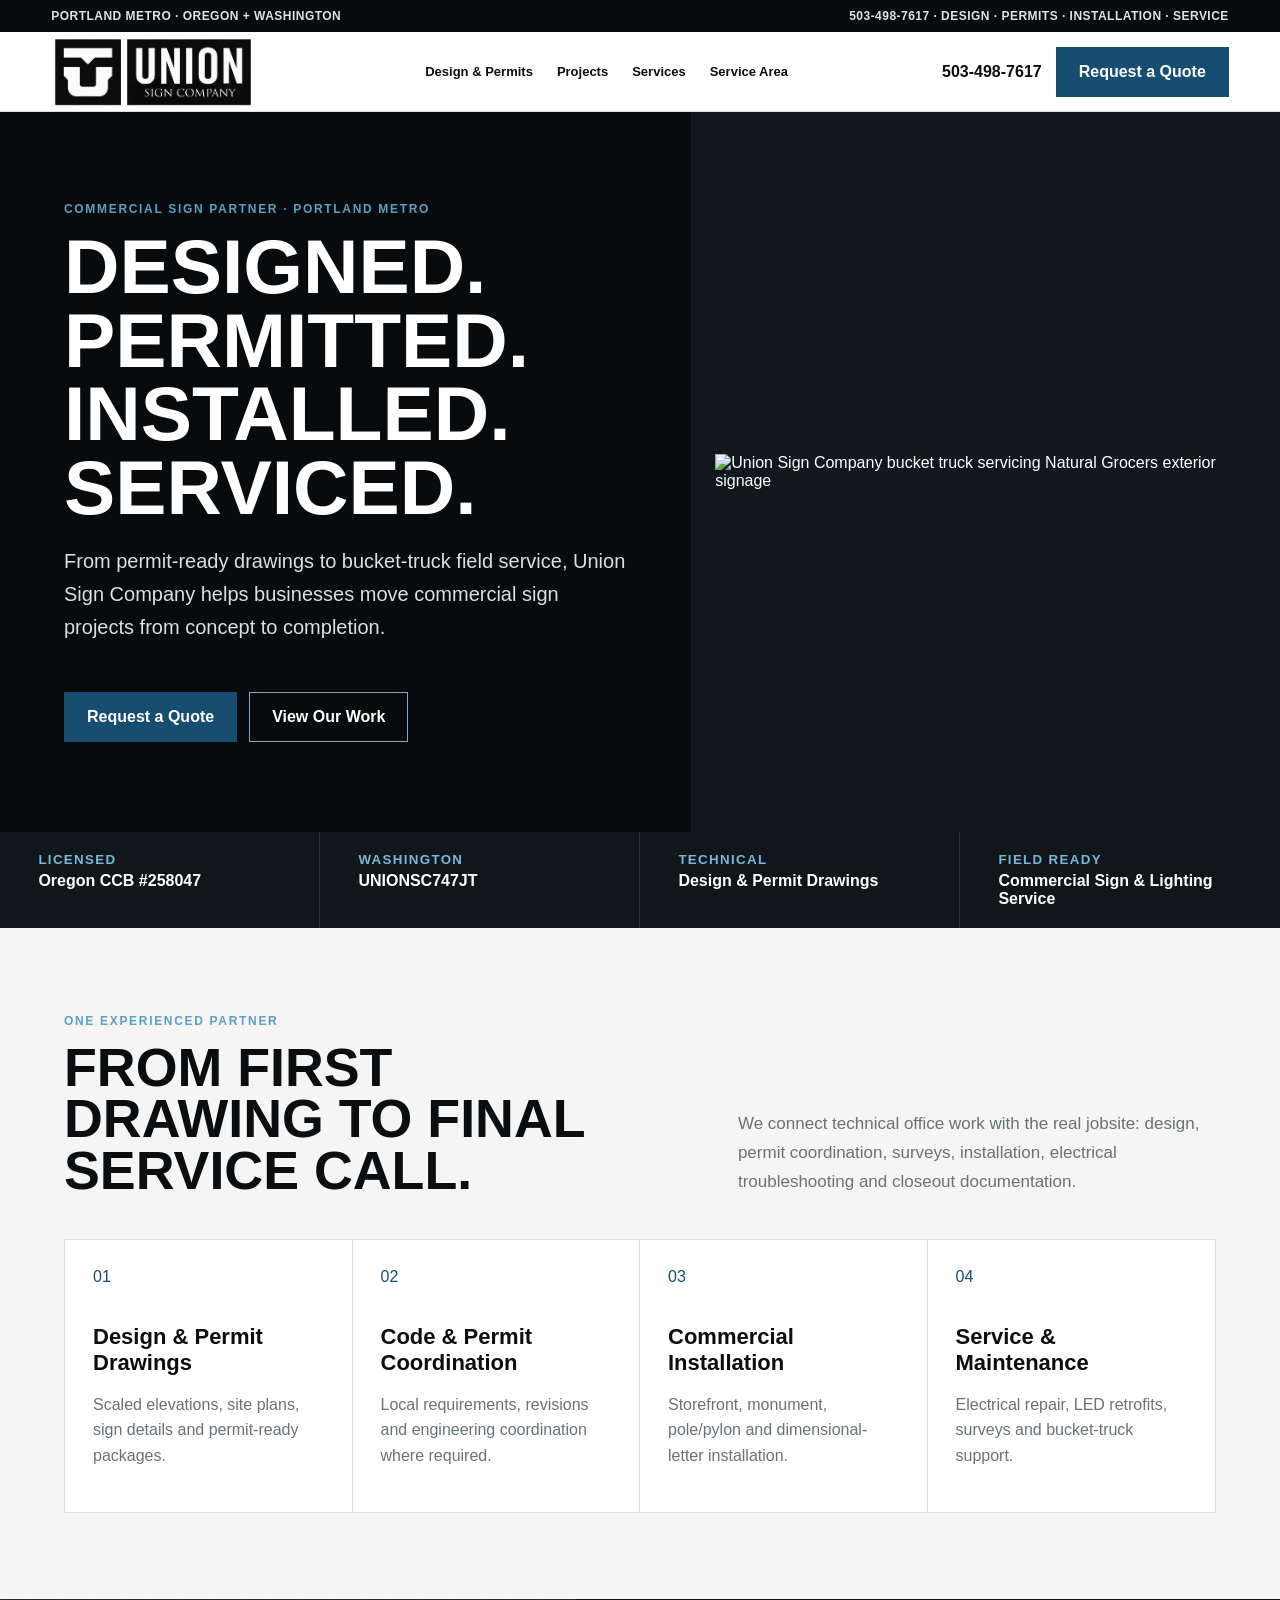
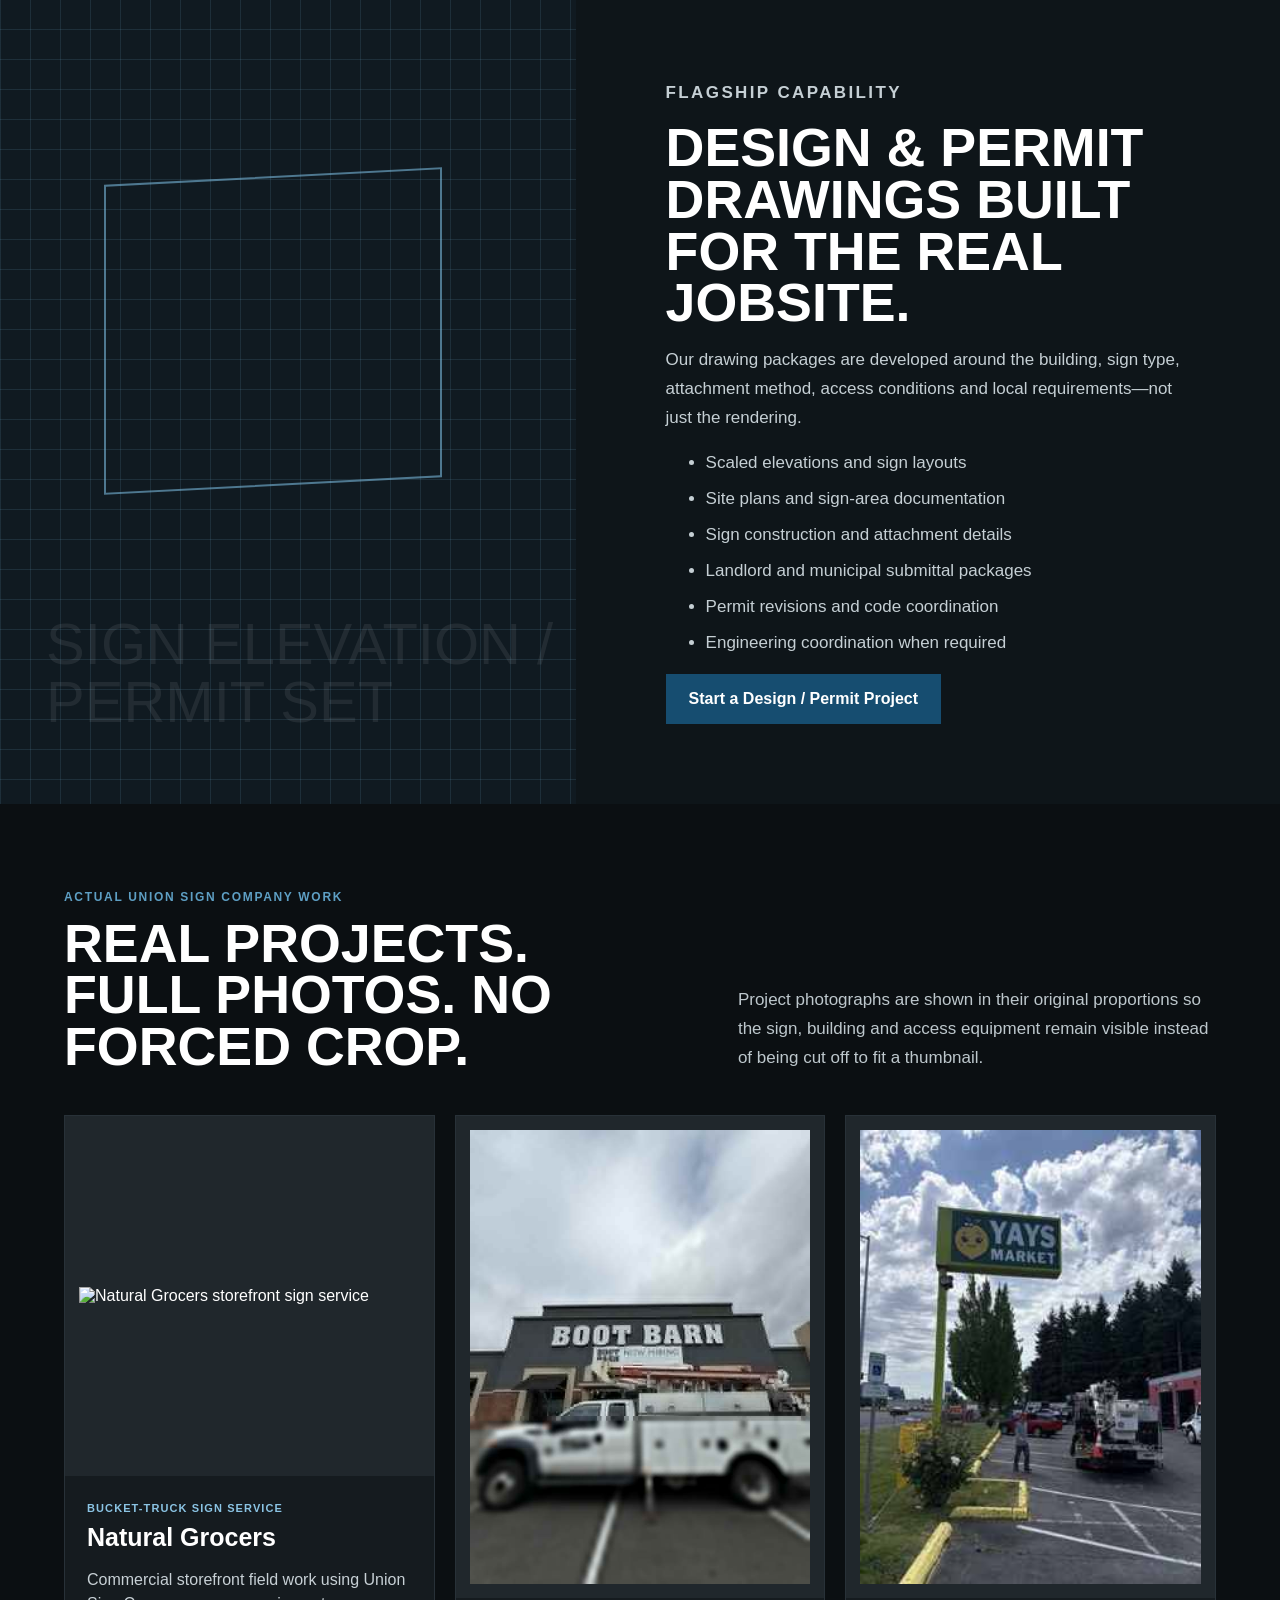
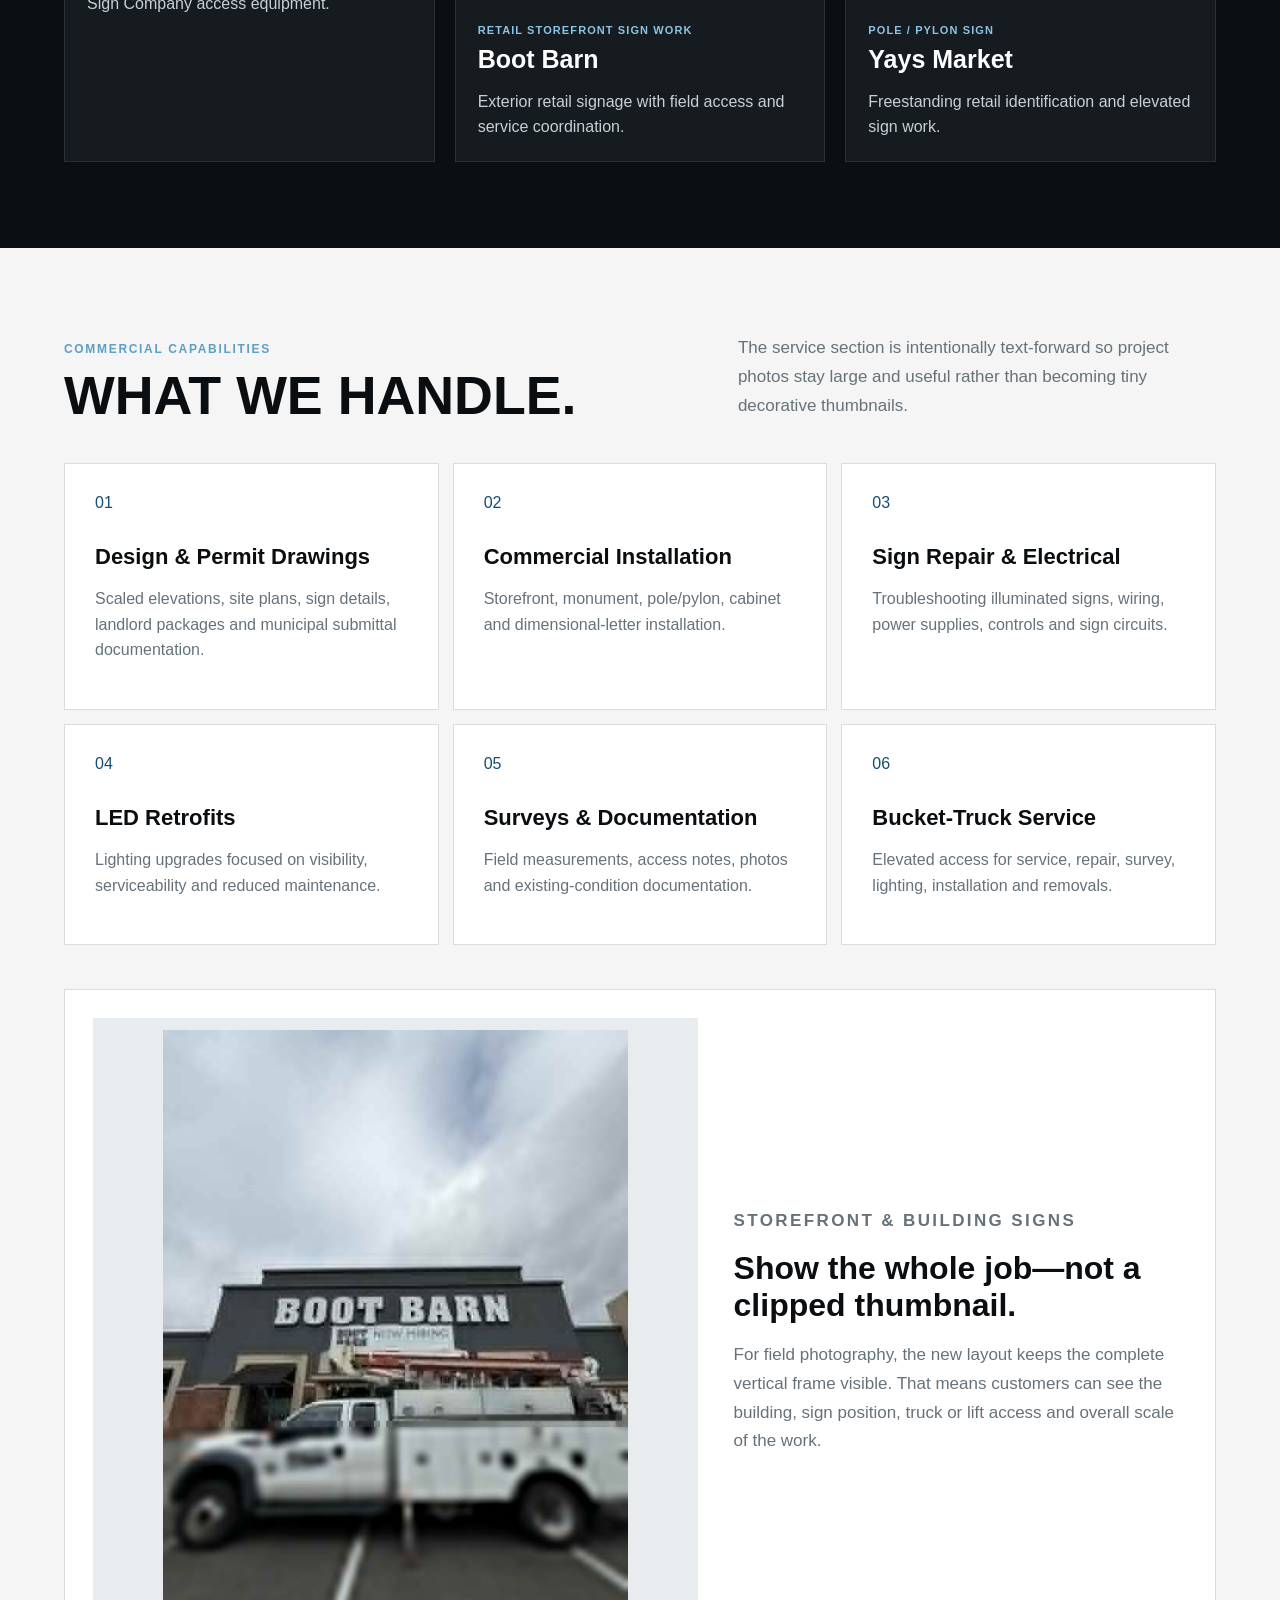
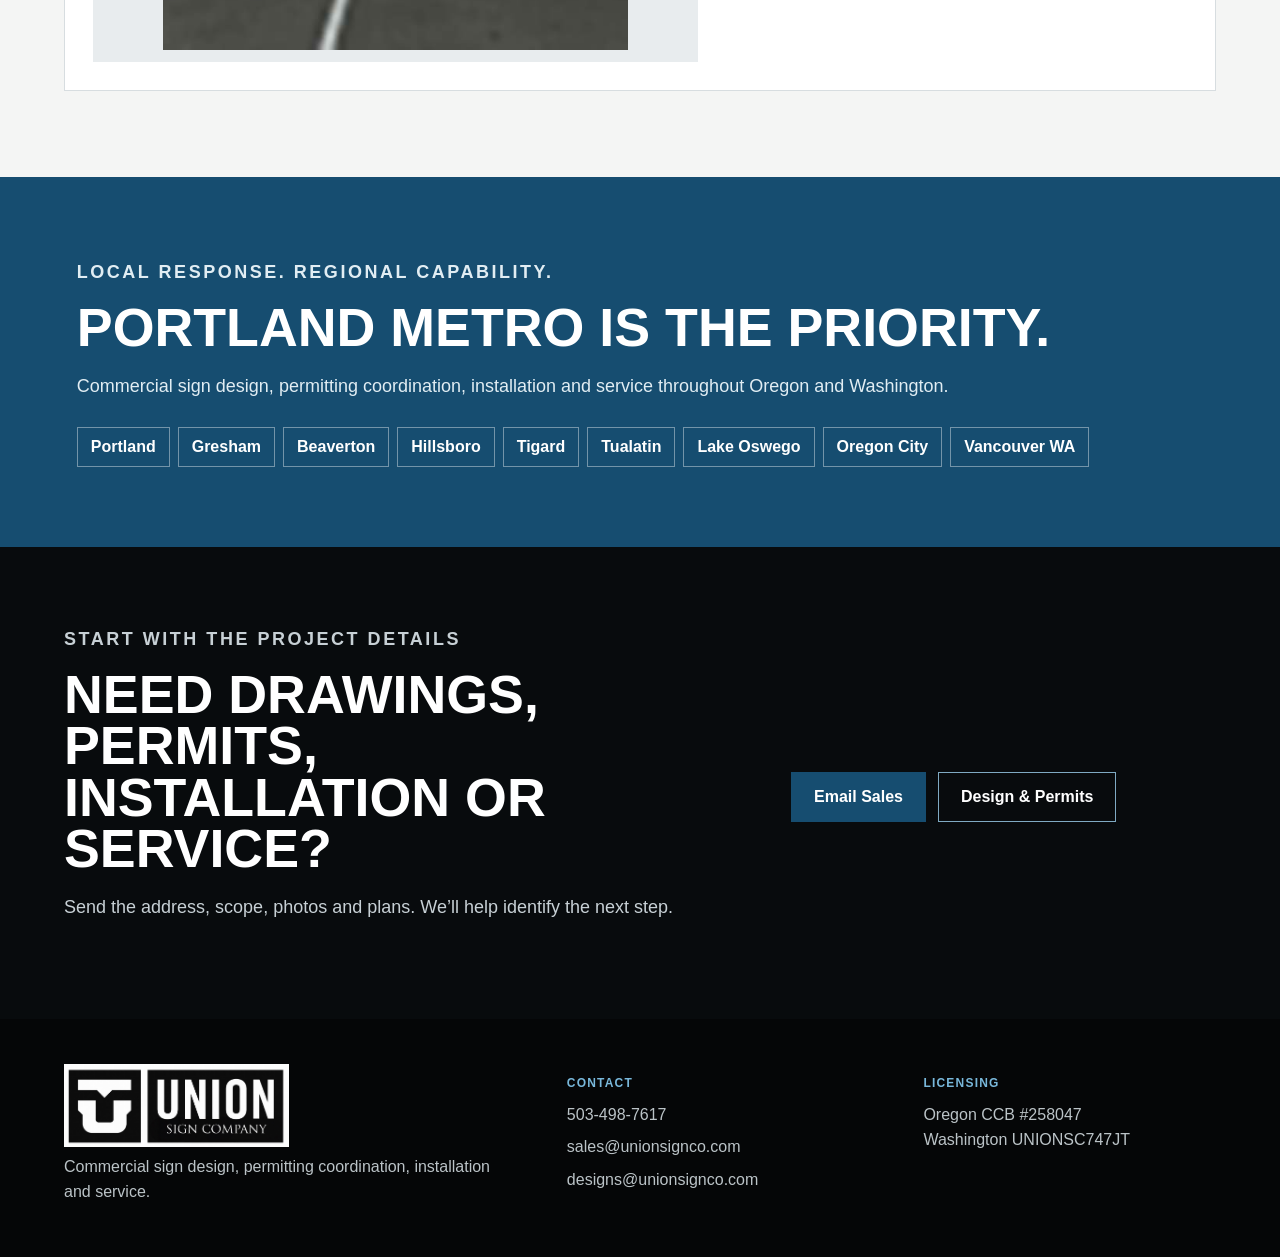
==== commit 1486454c: "Fix preview photo quality and preserve image proportions" ====
--- a/preview/index.html
+++ b/preview/index.html
@@ -1 +1,30 @@
-<!doctype html><html lang="en"><head><meta charset="utf-8"><meta name="viewport" content="width=device-width,initial-scale=1"><meta name="robots" content="noindex,nofollow"><title>Union Sign Company — Redesign Preview</title><script src="../logo-data.js"></script><script src="../image-data.js"></script><style>:root{--ink:#0b0e10;--paper:#f3f5f5;--blue:#164d70;--muted:#65717a;--line:#d7dde0}*{box-sizing:border-box}body{margin:0;font-family:Arial,Helvetica,sans-serif;color:var(--ink);background:#fff}a{text-decoration:none;color:inherit}img{display:block;width:100%;object-fit:cover}.top{padding:9px 4vw;background:#080b0d;color:#dce4e8;display:flex;justify-content:space-between;font-size:12px;font-weight:800}.header{height:80px;position:sticky;top:0;z-index:20;padding:0 4vw;background:rgba(255,255,255,.97);display:grid;grid-template-columns:220px 1fr auto;align-items:center;border-bottom:1px solid var(--line)}.brand{width:205px}.nav{display:flex;justify-content:center;gap:24px;font-size:13px;font-weight:800}.actions{display:flex;align-items:center;gap:14px}.btn{display:inline-flex;min-height:50px;padding:0 22px;align-items:center;justify-content:center;background:var(--blue);border:1px solid var(--blue);color:#fff;font-weight:900}.btn.outline{background:transparent;border-color:#fff}.hero{min-height:660px;position:relative;display:flex;align-items:center;background:#080b0d;color:#fff}.hero>img{position:absolute;inset:0;height:100%;object-position:center}.shade{position:absolute;inset:0;background:linear-gradient(90deg,rgba(2,5,7,.97),rgba(2,5,7,.82) 44%,rgba(2,5,7,.18) 82%)}.hero-copy{position:relative;z-index:2;width:min(820px,92vw);padding:75px 5vw}.eyebrow{color:#79b8db;text-transform:uppercase;letter-spacing:.14em;font-weight:900;font-size:12px}.hero h1,h2{font-family:Impact,"Arial Narrow",Arial,sans-serif;text-transform:uppercase;line-height:.96;margin:0}.hero h1{font-size:clamp(52px,6vw,92px)}h2{font-size:clamp(38px,4.2vw,64px)}.lead{font-size:20px;line-height:1.65;color:#d8e0e4}.hero-buttons{display:flex;gap:12px;flex-wrap:wrap;margin-top:28px}.trust{display:grid;grid-template-columns:repeat(4,1fr);background:#10161a;color:#fff}.trust div{padding:20px 3vw;border-right:1px solid #293238}.trust small{display:block;color:#79b8db;text-transform:uppercase;font-weight:900;letter-spacing:.1em}.section{padding:86px 5vw}.paper{background:var(--paper)}.dark{background:#0b0f12;color:#fff}.heading{display:grid;grid-template-columns:1.1fr .9fr;gap:7vw;align-items:end;margin-bottom:42px}.heading>p{color:var(--muted);line-height:1.7;font-size:17px}.dark .heading>p{color:#bdc7cc}.process{display:grid;grid-template-columns:repeat(4,1fr);border:1px solid var(--line)}.process article{padding:28px;border-right:1px solid var(--line);min-height:250px}.process article:last-child{border:0}.num{color:var(--blue);font-family:Impact,sans-serif}.process h3{margin:38px 0 10px;font-size:22px}.process p{color:var(--muted);line-height:1.6}.design{display:grid;grid-template-columns:.9fr 1.1fr;background:#0e1519;color:#fff}.drawing{min-height:570px;position:relative;background:#101a21;background-image:linear-gradient(rgba(121,184,219,.13) 1px,transparent 1px),linear-gradient(90deg,rgba(121,184,219,.13) 1px,transparent 1px);background-size:30px 30px}.drawing:before{content:"";position:absolute;width:58%;height:38%;left:18%;top:22%;border:2px solid rgba(121,184,219,.6);transform:skewY(-3deg)}.drawing:after{content:"SIGN ELEVATION / PERMIT SET";position:absolute;left:8%;bottom:9%;font:58px/1 Impact,sans-serif;color:rgba(255,255,255,.08)}.design-copy{padding:80px 7vw}.design-copy p,.design-copy li{color:#c5cfd4;line-height:1.7;font-size:17px}.design-copy li{margin:7px 0}.photo-grid{display:grid;grid-template-columns:repeat(3,1fr);gap:16px}.photo-card{background:#fff;border:1px solid var(--line);overflow:hidden}.photo-card img{height:220px}.photo-card .body{padding:24px}.photo-card h3{font-size:22px;margin:7px 0 10px}.photo-card p{color:var(--muted);line-height:1.6;margin-bottom:0}.sign-grid{display:grid;grid-template-columns:repeat(3,1fr);gap:16px}.sign-card{position:relative;min-height:300px;overflow:hidden;background:#222;color:#fff}.sign-card img{position:absolute;inset:0;height:100%}.sign-card:after{content:"";position:absolute;inset:0;background:linear-gradient(180deg,transparent 35%,rgba(0,0,0,.88))}.sign-card div{position:absolute;z-index:2;left:22px;right:22px;bottom:20px}.sign-card h3{font-size:25px;margin:5px 0}.sign-card span{font-size:11px;color:#8bc4e4;font-weight:900;text-transform:uppercase;letter-spacing:.11em}.projects{display:grid;grid-template-columns:repeat(3,1fr);gap:16px}.project{background:#151b1f;overflow:hidden}.project img{height:260px}.project div{padding:22px}.project span{color:#8bc4e4;text-transform:uppercase;font-size:11px;font-weight:900;letter-spacing:.1em}.project h3{font-size:25px;margin:7px 0}.project p{color:#c7d0d5;line-height:1.55}.area{padding:80px 6vw;background:var(--blue);color:#fff}.cities{display:flex;flex-wrap:wrap;gap:8px;margin-top:25px}.cities span{padding:10px 13px;border:1px solid rgba(255,255,255,.4);font-weight:800}.cta{padding:78px 5vw;background:#080b0d;color:#fff;display:grid;grid-template-columns:1.2fr .8fr;gap:7vw;align-items:center}.footer{padding:45px 5vw;background:#050607;color:#bbc3c7;display:grid;grid-template-columns:1.2fr .8fr .8fr;gap:5vw}.footer img{width:225px}.footer a,.footer p{display:block;margin:7px 0;line-height:1.6}.footer h3{color:#79b8db;font-size:12px;text-transform:uppercase}.mobile{display:none}@media(max-width:900px){.header{grid-template-columns:1fr auto}.nav,.actions{display:none}.mobile{display:block;font-weight:900}.trust{grid-template-columns:1fr 1fr}.heading,.design,.cta,.footer{grid-template-columns:1fr}.process{grid-template-columns:1fr 1fr}.photo-grid,.sign-grid,.projects{grid-template-columns:1fr 1fr}.drawing{min-height:390px}}@media(max-width:620px){.top{display:none}.header{height:70px;padding:0 18px}.brand{width:165px}.hero{min-height:620px;align-items:flex-end}.hero-copy{padding:95px 22px 48px}.hero h1{font-size:43px}.hero-buttons .btn{width:100%}.trust,.process,.photo-grid,.sign-grid,.projects{grid-template-columns:1fr}.section,.design-copy,.area,.cta,.footer{padding:62px 21px}.drawing{min-height:320px}.photo-card img,.project img{height:220px}}</style></head><body><div class="top"><span>PORTLAND METRO · OREGON + WASHINGTON</span><span>503-498-7617 · DESIGN · PERMITS · INSTALLATION · SERVICE</span></div><header class="header"><a class="brand" href="#top"><img data-logo alt="Union Sign Company"></a><nav class="nav"><a href="#design">Design & Permits</a><a href="#services">Services</a><a href="#types">Sign Types</a><a href="#projects">Projects</a><a href="#area">Service Area</a></nav><div class="actions"><b>503-498-7617</b><a class="btn" href="#contact">Request a Quote</a></div><span class="mobile">MENU</span></header><main id="top"><section class="hero"><img src="images/natural-grocers.jpg" alt="Union Sign Company bucket truck servicing commercial exterior signage"><div class="shade"></div><div class="hero-copy"><p class="eyebrow">Commercial sign partner · Portland metro</p><h1>Designed. Permitted. Installed. Serviced.</h1><p class="lead">From permit-ready drawings to bucket-truck field service, Union Sign Company helps businesses move commercial sign projects from concept to completion.</p><div class="hero-buttons"><a class="btn" href="#contact">Request a Quote</a><a class="btn outline" href="#projects">View Our Work</a></div></div></section><section class="trust"><div><small>Licensed</small><strong>Oregon CCB #258047</strong></div><div><small>Washington</small><strong>UNIONSC747JT</strong></div><div><small>Technical</small><strong>Design & Permit Drawings</strong></div><div><small>Field Ready</small><strong>Commercial Sign & Lighting Service</strong></div></section><section class="section paper"><div class="heading"><div><p class="eyebrow">One experienced partner</p><h2>From first drawing to final service call.</h2></div><p>We connect the technical office work with the real jobsite: design, permit coordination, surveys, installation, electrical troubleshooting and closeout documentation.</p></div><div class="process"><article><span class="num">01</span><h3>Design & Permit Drawings</h3><p>Scaled elevations, site plans, sign details and permit-ready packages.</p></article><article><span class="num">02</span><h3>Code & Permit Coordination</h3><p>Local requirements, revisions and engineering coordination where required.</p></article><article><span class="num">03</span><h3>Commercial Installation</h3><p>Storefront, monument, pole/pylon and dimensional-letter installation.</p></article><article><span class="num">04</span><h3>Service & Maintenance</h3><p>Electrical repair, LED retrofits, surveys and bucket-truck support.</p></article></div></section><section class="design" id="design"><div class="drawing"></div><div class="design-copy"><p class="eyebrow">Flagship capability</p><h2>Design & permit drawings built for the real jobsite.</h2><p>Our drawing packages are developed around the building, sign type, attachment method, access conditions and local requirements—not just the rendering.</p><ul><li>Scaled elevations and sign layouts</li><li>Site plans and sign-area documentation</li><li>Sign construction and attachment details</li><li>Landlord and municipal submittal packages</li><li>Permit revisions and code coordination</li><li>Engineering coordination when required</li></ul><a class="btn" href="mailto:designs@unionsignco.com?subject=Design%20and%20Permit%20Drawing%20Request">Start a Design / Permit Project</a></div></section><section class="section paper" id="services"><div class="heading"><div><p class="eyebrow">Commercial capabilities</p><h2>See the work behind the service.</h2></div><p>Each capability is paired with field imagery so customers can immediately understand the kind of work Union Sign Company performs.</p></div><div class="photo-grid"><article class="photo-card"><img data-photo="install" alt="Commercial sign installation"><div class="body"><span class="num">01</span><h3>Commercial Installation</h3><p>Building-mounted, freestanding and dimensional sign installation with access planning and field coordination.</p></div></article><article class="photo-card"><img data-photo="repair" alt="Commercial sign repair from lift equipment"><div class="body"><span class="num">02</span><h3>Sign Repair & Electrical</h3><p>Troubleshooting illuminated signs, wiring, power supplies, controls and sign circuits.</p></div></article><article class="photo-card"><img data-photo="led" alt="LED sign lighting components"><div class="body"><span class="num">03</span><h3>LED Retrofits</h3><p>Lighting upgrades focused on visibility, serviceability and reduced maintenance.</p></div></article><article class="photo-card"><img src="images/natural-grocers.jpg" alt="Union Sign Company bucket truck at a commercial storefront"><div class="body"><span class="num">04</span><h3>Bucket-Truck Service</h3><p>Elevated access for service, repair, survey, lighting, installation and removals.</p></div></article><article class="photo-card"><img src="images/yays-pole.jpg" alt="Freestanding pole sign project"><div class="body"><span class="num">05</span><h3>Pole & Pylon Signs</h3><p>Field support for freestanding identification, tenant panels and elevated sign work.</p></div></article><article class="photo-card"><div class="drawing" style="min-height:220px"></div><div class="body"><span class="num">06</span><h3>Design & Permit Drawings</h3><p>Professional documentation for project planning, landlord review and permit submittal.</p></div></article></div></section><section class="section" id="types"><div class="heading"><div><p class="eyebrow">Sign types</p><h2>Commercial signage across the property.</h2></div><p>The site now separates services from sign types, helping customers quickly recognize the kind of sign they need.</p></div><div class="sign-grid"><article class="sign-card"><img data-photo="install" alt="Storefront building sign"><div><span>Exterior</span><h3>Storefront & Building Signs</h3></div></article><article class="sign-card"><img src="images/yays-pole.jpg" alt="Yays Market freestanding pole sign"><div><span>Freestanding</span><h3>Pole & Pylon Signs</h3></div></article><article class="sign-card"><img data-photo="repair" alt="Illuminated commercial sign"><div><span>Illuminated</span><h3>Channel Letters & Cabinets</h3></div></article><article class="sign-card"><img src="images/natural-grocers.jpg" alt="Commercial sign service using bucket truck access"><div><span>Service</span><h3>Repair & Maintenance</h3></div></article><article class="sign-card"><div style="position:absolute;inset:0;background:linear-gradient(135deg,#203744,#0c1216)"></div><div><span>Ground-Mounted</span><h3>Monument Signs</h3></div></article><article class="sign-card"><div style="position:absolute;inset:0;background:linear-gradient(135deg,#29343a,#111)"></div><div><span>Interior</span><h3>Dimensional Letters & Office Signs</h3></div></article></div></section><section class="section dark" id="projects"><div class="heading"><div><p class="eyebrow">Actual Union Sign Company work</p><h2>Real projects. Real commercial sites.</h2></div><p>We are replacing generic imagery with completed Union Sign Company work as the project library is built out.</p></div><div class="projects"><article class="project"><img src="images/natural-grocers.jpg" alt="Union Sign Company bucket truck at commercial sign project"><div><span>Bucket-Truck Sign Service</span><h3>Natural Grocers</h3><p>Commercial storefront field work using Union Sign Company access equipment.</p></div></article><article class="project"><img src="images/yays-pole.jpg" alt="Yays Market pole sign"><div><span>Pole / Pylon Sign</span><h3>Yays Market</h3><p>Freestanding retail identification and elevated sign work.</p></div></article><article class="project"><img data-photo="install" alt="Commercial storefront sign installation"><div><span>Installation</span><h3>Commercial Storefront Work</h3><p>Building sign installation with equipment and field coordination.</p></div></article></div></section><section class="area" id="area"><p class="eyebrow">Local response. Regional capability.</p><h2>Portland metro is the priority.</h2><p>Commercial design, permitting coordination, installation and service throughout Oregon and Washington.</p><div class="cities"><span>Portland</span><span>Gresham</span><span>Beaverton</span><span>Hillsboro</span><span>Tigard</span><span>Tualatin</span><span>Lake Oswego</span><span>Oregon City</span><span>Vancouver WA</span></div></section><section class="cta" id="contact"><div><p class="eyebrow">Start with the project details</p><h2>Need drawings, permits, installation or service?</h2><p>Send the address, scope, photos and plans. We’ll help identify the next step.</p></div><div class="hero-buttons"><a class="btn" href="mailto:sales@unionsignco.com?subject=Website%20Quote%20Request">Email Sales</a><a class="btn outline" href="mailto:designs@unionsignco.com?subject=Design%20and%20Permit%20Request">Design & Permits</a></div></section></main><footer class="footer"><div><img data-logo alt="Union Sign Company"><p>Commercial sign design, permitting coordination, installation and service.</p></div><div><h3>Contact</h3><a href="tel:+15034987617">503-498-7617</a><a href="mailto:sales@unionsignco.com">sales@unionsignco.com</a><a href="mailto:designs@unionsignco.com">designs@unionsignco.com</a></div><div><h3>Licensing</h3><p>Oregon CCB #258047<br>Washington UNIONSC747JT</p></div></footer><script>document.querySelectorAll('[data-logo]').forEach(i=>{if(window.UNION_LOGO)i.src=window.UNION_LOGO});document.querySelectorAll('[data-photo]').forEach(i=>{let k=i.getAttribute('data-photo');if(window.UNION_IMAGES&&window.UNION_IMAGES[k])i.src=window.UNION_IMAGES[k]});</script></body></html>+<!doctype html>
+<html lang="en">
+<head>
+<meta charset="utf-8">
+<meta name="viewport" content="width=device-width,initial-scale=1">
+<meta name="robots" content="noindex,nofollow">
+<title>Union Sign Company — Redesign Preview</title>
+<meta name="description" content="Private review preview for Union Sign Company.">
+<script src="../logo-data.js"></script>
+<style>
+:root{--ink:#0a0e11;--charcoal:#11171b;--paper:#f4f5f4;--white:#fff;--blue:#164d70;--blue2:#0d344e;--line:#d7dde0;--muted:#66727a;--photo:#e8ecee}*{box-sizing:border-box}html{scroll-behavior:smooth}body{margin:0;font-family:Arial,Helvetica,sans-serif;color:var(--ink);background:#fff}a{text-decoration:none;color:inherit}img{display:block;max-width:100%}.top{padding:9px 4vw;background:#080b0d;color:#dce4e8;display:flex;justify-content:space-between;gap:20px;font-size:12px;font-weight:800;letter-spacing:.04em}.header{height:80px;position:sticky;top:0;z-index:20;padding:0 4vw;background:rgba(255,255,255,.97);display:grid;grid-template-columns:220px 1fr auto;align-items:center;border-bottom:1px solid var(--line)}.brand{width:205px}.brand img,.footer-logo{width:100%;height:auto}.nav{display:flex;justify-content:center;gap:24px;font-size:13px;font-weight:800}.nav a:hover{color:var(--blue)}.actions{display:flex;align-items:center;gap:14px}.btn{display:inline-flex;min-height:50px;padding:0 22px;align-items:center;justify-content:center;background:var(--blue);border:1px solid var(--blue);color:#fff;font-weight:900}.btn:hover{background:var(--blue2)}.btn.outline{background:transparent;border-color:#7faac2}.mobile{display:none}.eyebrow{margin:0 0 14px;color:#5e9fc4;text-transform:uppercase;letter-spacing:.14em;font-weight:900;font-size:12px}.hero{display:grid;grid-template-columns:minmax(0,1.08fr) minmax(420px,.92fr);min-height:660px;background:#080b0d;color:#fff}.hero-copy{padding:90px 5vw;display:flex;flex-direction:column;justify-content:center}.hero h1,.section h2,.design h2,.area h2,.cta h2{font-family:Impact,"Arial Narrow",Arial,sans-serif;text-transform:uppercase;line-height:.96;margin:0}.hero h1{font-size:clamp(52px,6vw,92px);max-width:850px}.lead{max-width:720px;font-size:20px;line-height:1.65;color:#d8e0e4}.hero-buttons{display:flex;gap:12px;flex-wrap:wrap;margin-top:28px}.hero-photo{background:#12191e;padding:24px;display:flex;align-items:center;justify-content:center;overflow:hidden}.hero-photo img{width:100%;height:auto;max-height:610px;object-fit:contain;object-position:center}.trust{display:grid;grid-template-columns:repeat(4,1fr);background:#10161a;color:#fff}.trust div{padding:20px 3vw;border-right:1px solid #293238}.trust div:last-child{border-right:0}.trust small{display:block;color:#79b8db;text-transform:uppercase;font-weight:900;letter-spacing:.1em;margin-bottom:5px}.section{padding:86px 5vw}.paper{background:var(--paper)}.dark{background:#0b0f12;color:#fff}.heading{display:grid;grid-template-columns:1.1fr .9fr;gap:7vw;align-items:end;margin-bottom:42px}.section h2,.design h2,.area h2,.cta h2{font-size:clamp(38px,4.2vw,64px)}.heading>p{color:var(--muted);line-height:1.7;font-size:17px;margin:0}.dark .heading>p{color:#bdc7cc}.process{display:grid;grid-template-columns:repeat(4,1fr);border:1px solid var(--line);background:#fff}.process article{padding:28px;border-right:1px solid var(--line);min-height:250px}.process article:last-child{border:0}.num{color:var(--blue);font-family:Impact,sans-serif}.process h3{margin:38px 0 10px;font-size:22px}.process p{color:var(--muted);line-height:1.6}.design{display:grid;grid-template-columns:.9fr 1.1fr;background:#0e1519;color:#fff}.drawing{min-height:570px;position:relative;background:#101a21;background-image:linear-gradient(rgba(121,184,219,.13) 1px,transparent 1px),linear-gradient(90deg,rgba(121,184,219,.13) 1px,transparent 1px);background-size:30px 30px;overflow:hidden}.drawing:before{content:"";position:absolute;width:58%;height:38%;left:18%;top:22%;border:2px solid rgba(121,184,219,.6);transform:skewY(-3deg)}.drawing:after{content:"SIGN ELEVATION / PERMIT SET";position:absolute;left:8%;bottom:9%;font:58px/1 Impact,sans-serif;color:rgba(255,255,255,.08)}.design-copy{padding:80px 7vw}.design-copy p,.design-copy li{color:#c5cfd4;line-height:1.7;font-size:17px}.design-copy li{margin:7px 0}.project-grid{display:grid;grid-template-columns:repeat(3,minmax(0,1fr));gap:20px}.project{background:#151b1f;border:1px solid #283138;overflow:hidden}.project-photo{background:#20272c;display:flex;align-items:center;justify-content:center;min-height:360px;padding:14px}.project-photo img{width:100%;height:auto;max-height:500px;object-fit:contain;object-position:center}.project .copy{padding:22px}.project span{color:#8bc4e4;text-transform:uppercase;font-size:11px;font-weight:900;letter-spacing:.1em}.project h3{font-size:25px;margin:7px 0;color:#fff}.project p{color:#c7d0d5;line-height:1.55;margin-bottom:0}.services{display:grid;grid-template-columns:repeat(3,1fr);gap:14px}.service{padding:30px;background:#fff;border:1px solid var(--line);min-height:220px}.service h3{font-size:22px;margin:32px 0 10px}.service p{color:var(--muted);line-height:1.6}.photo-feature{display:grid;grid-template-columns:minmax(0,1fr) minmax(360px,.75fr);gap:36px;align-items:center;margin-top:44px;padding:28px;background:#fff;border:1px solid var(--line)}.photo-feature .frame{background:var(--photo);padding:12px;display:flex;align-items:center;justify-content:center}.photo-feature img{width:100%;height:auto;max-height:620px;object-fit:contain}.photo-feature h3{font-size:32px;margin:8px 0 12px}.photo-feature p{color:var(--muted);line-height:1.7;font-size:17px}.area{padding:80px 6vw;background:var(--blue);color:#fff}.area p{font-size:18px;line-height:1.7;color:#e1edf3}.cities{display:flex;flex-wrap:wrap;gap:8px;margin-top:25px}.cities span{padding:10px 13px;border:1px solid rgba(255,255,255,.4);font-weight:800}.cta{padding:78px 5vw;background:#080b0d;color:#fff;display:grid;grid-template-columns:1.2fr .8fr;gap:7vw;align-items:center}.cta p{color:#c7d0d5;font-size:18px;line-height:1.65}.footer{padding:45px 5vw;background:#050607;color:#bbc3c7;display:grid;grid-template-columns:1.2fr .8fr .8fr;gap:5vw}.footer-logo{width:225px}.footer a,.footer p{display:block;margin:7px 0;line-height:1.6}.footer h3{color:#79b8db;font-size:12px;text-transform:uppercase;letter-spacing:.1em}@media(max-width:980px){.header{grid-template-columns:1fr auto}.nav,.actions{display:none}.mobile{display:block;font-weight:900}.hero{grid-template-columns:1fr}.hero-photo{padding:18px 5vw 50px}.hero-photo img{max-height:none;max-width:650px}.trust{grid-template-columns:1fr 1fr}.heading,.design,.cta,.footer,.photo-feature{grid-template-columns:1fr}.process{grid-template-columns:1fr 1fr}.project-grid,.services{grid-template-columns:1fr 1fr}.drawing{min-height:390px}}@media(max-width:620px){.top{display:none}.header{height:70px;padding:0 18px}.brand{width:165px}.hero-copy{padding:70px 22px 45px}.hero h1{font-size:43px}.hero-buttons .btn{width:100%}.hero-photo{padding:12px 18px 36px}.trust,.process,.project-grid,.services{grid-template-columns:1fr}.trust div{border-right:0;border-bottom:1px solid #293238}.section,.design-copy,.area,.cta,.footer{padding:62px 21px}.drawing{min-height:320px}.project-photo{min-height:0;padding:10px}.project-photo img{max-height:none}.photo-feature{padding:14px;gap:18px}}
+</style>
+</head>
+<body>
+<div class="top"><span>PORTLAND METRO · OREGON + WASHINGTON</span><span>503-498-7617 · DESIGN · PERMITS · INSTALLATION · SERVICE</span></div>
+<header class="header"><a class="brand" href="#top"><img data-logo alt="Union Sign Company"></a><nav class="nav"><a href="#design">Design & Permits</a><a href="#projects">Projects</a><a href="#services">Services</a><a href="#area">Service Area</a></nav><div class="actions"><b>503-498-7617</b><a class="btn" href="#contact">Request a Quote</a></div><span class="mobile">MENU</span></header>
+<main id="top">
+<section class="hero"><div class="hero-copy"><p class="eyebrow">Commercial sign partner · Portland metro</p><h1>Designed. Permitted. Installed. Serviced.</h1><p class="lead">From permit-ready drawings to bucket-truck field service, Union Sign Company helps businesses move commercial sign projects from concept to completion.</p><div class="hero-buttons"><a class="btn" href="#contact">Request a Quote</a><a class="btn outline" href="#projects">View Our Work</a></div></div><div class="hero-photo"><img src="images/natural-grocers.jpg?v=4" alt="Union Sign Company bucket truck servicing Natural Grocers exterior signage"></div></section>
+<section class="trust"><div><small>Licensed</small><strong>Oregon CCB #258047</strong></div><div><small>Washington</small><strong>UNIONSC747JT</strong></div><div><small>Technical</small><strong>Design & Permit Drawings</strong></div><div><small>Field Ready</small><strong>Commercial Sign & Lighting Service</strong></div></section>
+<section class="section paper"><div class="heading"><div><p class="eyebrow">One experienced partner</p><h2>From first drawing to final service call.</h2></div><p>We connect technical office work with the real jobsite: design, permit coordination, surveys, installation, electrical troubleshooting and closeout documentation.</p></div><div class="process"><article><span class="num">01</span><h3>Design & Permit Drawings</h3><p>Scaled elevations, site plans, sign details and permit-ready packages.</p></article><article><span class="num">02</span><h3>Code & Permit Coordination</h3><p>Local requirements, revisions and engineering coordination where required.</p></article><article><span class="num">03</span><h3>Commercial Installation</h3><p>Storefront, monument, pole/pylon and dimensional-letter installation.</p></article><article><span class="num">04</span><h3>Service & Maintenance</h3><p>Electrical repair, LED retrofits, surveys and bucket-truck support.</p></article></div></section>
+<section class="design" id="design"><div class="drawing"></div><div class="design-copy"><p class="eyebrow">Flagship capability</p><h2>Design & permit drawings built for the real jobsite.</h2><p>Our drawing packages are developed around the building, sign type, attachment method, access conditions and local requirements—not just the rendering.</p><ul><li>Scaled elevations and sign layouts</li><li>Site plans and sign-area documentation</li><li>Sign construction and attachment details</li><li>Landlord and municipal submittal packages</li><li>Permit revisions and code coordination</li><li>Engineering coordination when required</li></ul><a class="btn" href="mailto:designs@unionsignco.com?subject=Design%20and%20Permit%20Drawing%20Request">Start a Design / Permit Project</a></div></section>
+<section class="section dark" id="projects"><div class="heading"><div><p class="eyebrow">Actual Union Sign Company work</p><h2>Real projects. Full photos. No forced crop.</h2></div><p>Project photographs are shown in their original proportions so the sign, building and access equipment remain visible instead of being cut off to fit a thumbnail.</p></div><div class="project-grid"><article class="project"><div class="project-photo"><img src="images/natural-grocers.jpg?v=4" alt="Natural Grocers storefront sign service"></div><div class="copy"><span>Bucket-Truck Sign Service</span><h3>Natural Grocers</h3><p>Commercial storefront field work using Union Sign Company access equipment.</p></div></article><article class="project"><div class="project-photo"><img src="images/boot-barn.jpg?v=2" alt="Boot Barn storefront with Union Sign Company truck"></div><div class="copy"><span>Retail Storefront Sign Work</span><h3>Boot Barn</h3><p>Exterior retail signage with field access and service coordination.</p></div></article><article class="project"><div class="project-photo"><img src="images/yays-pole.jpg?v=2" alt="Yays Market pole sign"></div><div class="copy"><span>Pole / Pylon Sign</span><h3>Yays Market</h3><p>Freestanding retail identification and elevated sign work.</p></div></article></div></section>
+<section class="section paper" id="services"><div class="heading"><div><p class="eyebrow">Commercial capabilities</p><h2>What we handle.</h2></div><p>The service section is intentionally text-forward so project photos stay large and useful rather than becoming tiny decorative thumbnails.</p></div><div class="services"><article class="service"><span class="num">01</span><h3>Design & Permit Drawings</h3><p>Scaled elevations, site plans, sign details, landlord packages and municipal submittal documentation.</p></article><article class="service"><span class="num">02</span><h3>Commercial Installation</h3><p>Storefront, monument, pole/pylon, cabinet and dimensional-letter installation.</p></article><article class="service"><span class="num">03</span><h3>Sign Repair & Electrical</h3><p>Troubleshooting illuminated signs, wiring, power supplies, controls and sign circuits.</p></article><article class="service"><span class="num">04</span><h3>LED Retrofits</h3><p>Lighting upgrades focused on visibility, serviceability and reduced maintenance.</p></article><article class="service"><span class="num">05</span><h3>Surveys & Documentation</h3><p>Field measurements, access notes, photos and existing-condition documentation.</p></article><article class="service"><span class="num">06</span><h3>Bucket-Truck Service</h3><p>Elevated access for service, repair, survey, lighting, installation and removals.</p></article></div><div class="photo-feature"><div class="frame"><img src="images/boot-barn.jpg?v=2" alt="Boot Barn commercial storefront project"></div><div><p class="eyebrow">Storefront & building signs</p><h3>Show the whole job—not a clipped thumbnail.</h3><p>For field photography, the new layout keeps the complete vertical frame visible. That means customers can see the building, sign position, truck or lift access and overall scale of the work.</p></div></div></section>
+<section class="area" id="area"><p class="eyebrow">Local response. Regional capability.</p><h2>Portland metro is the priority.</h2><p>Commercial sign design, permitting coordination, installation and service throughout Oregon and Washington.</p><div class="cities"><span>Portland</span><span>Gresham</span><span>Beaverton</span><span>Hillsboro</span><span>Tigard</span><span>Tualatin</span><span>Lake Oswego</span><span>Oregon City</span><span>Vancouver WA</span></div></section>
+<section class="cta" id="contact"><div><p class="eyebrow">Start with the project details</p><h2>Need drawings, permits, installation or service?</h2><p>Send the address, scope, photos and plans. We’ll help identify the next step.</p></div><div class="hero-buttons"><a class="btn" href="mailto:sales@unionsignco.com?subject=Website%20Quote%20Request">Email Sales</a><a class="btn outline" href="mailto:designs@unionsignco.com?subject=Design%20and%20Permit%20Request">Design & Permits</a></div></section>
+</main>
+<footer class="footer"><div><img class="footer-logo" data-logo alt="Union Sign Company"><p>Commercial sign design, permitting coordination, installation and service.</p></div><div><h3>Contact</h3><a href="tel:+15034987617">503-498-7617</a><a href="mailto:sales@unionsignco.com">sales@unionsignco.com</a><a href="mailto:designs@unionsignco.com">designs@unionsignco.com</a></div><div><h3>Licensing</h3><p>Oregon CCB #258047<br>Washington UNIONSC747JT</p></div></footer>
+<script>document.querySelectorAll('[data-logo]').forEach(i=>{if(window.UNION_LOGO)i.src=window.UNION_LOGO});</script>
+</body>
+</html>
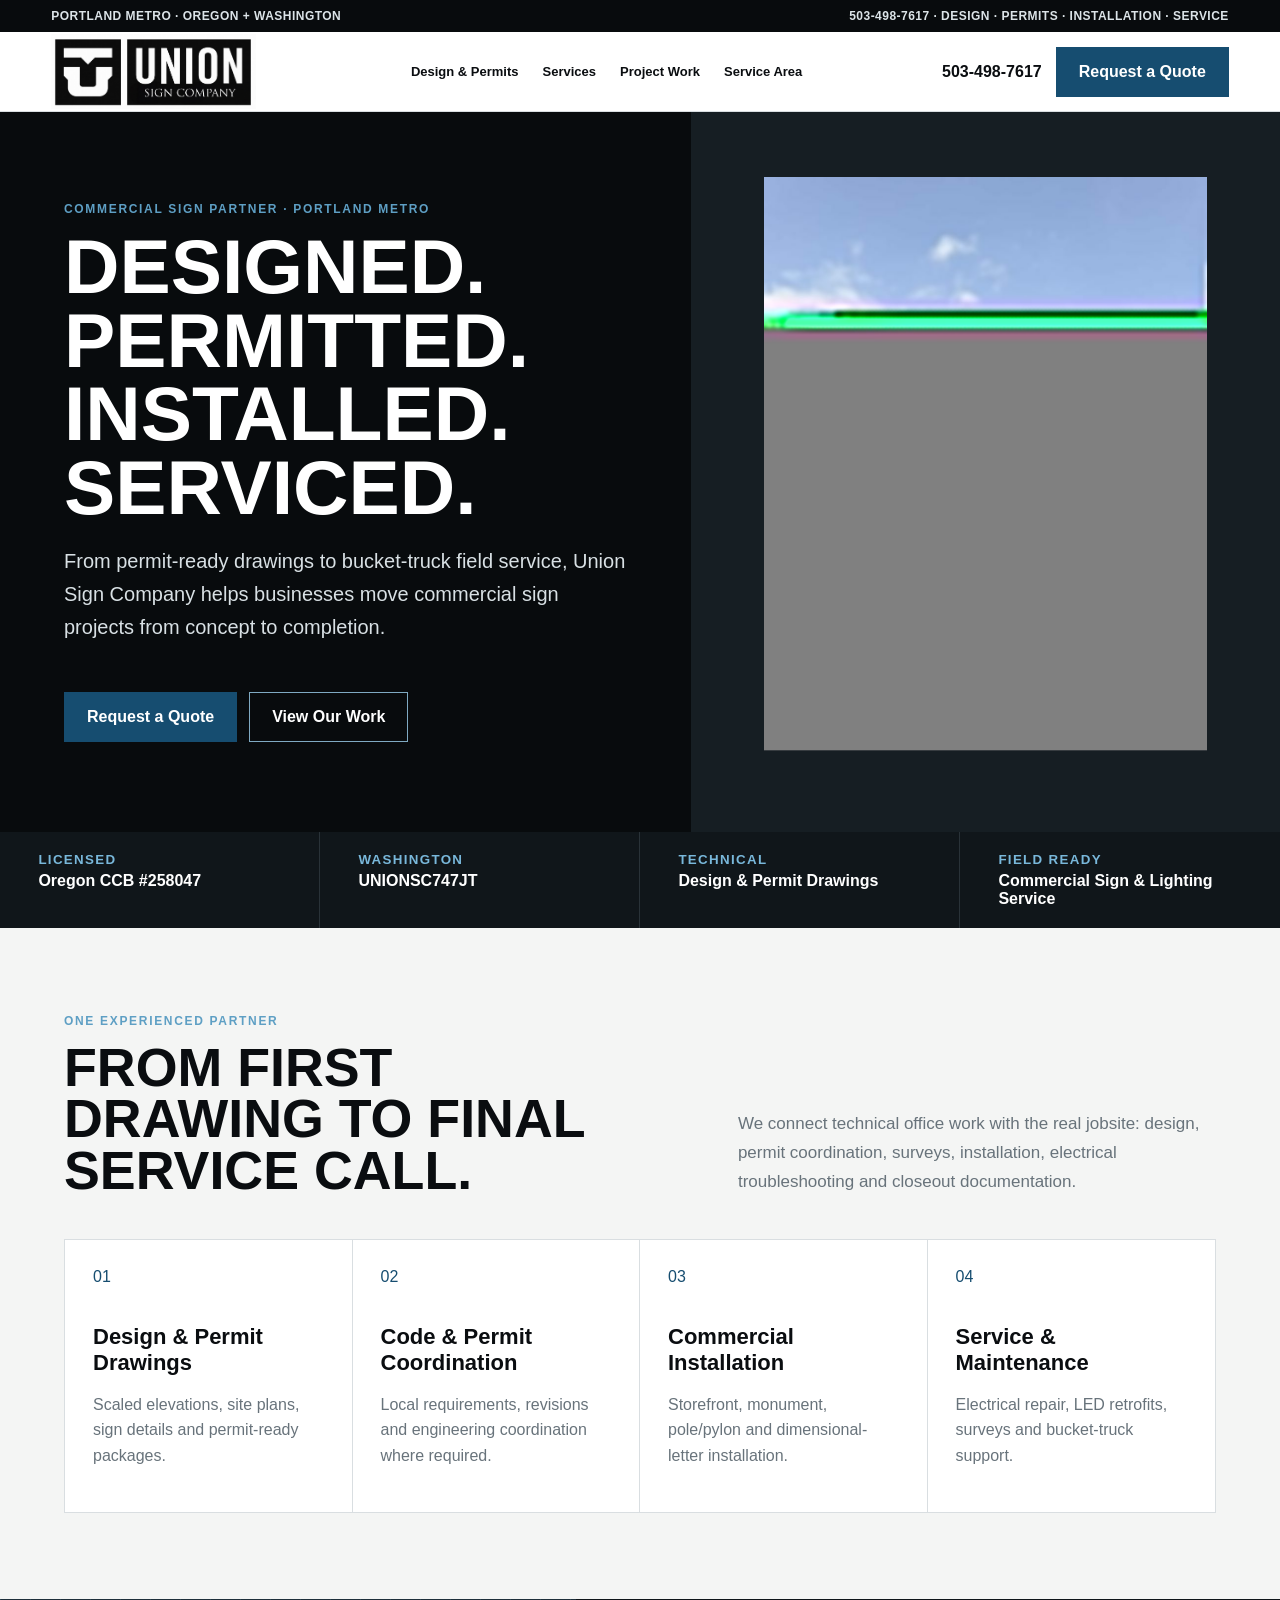
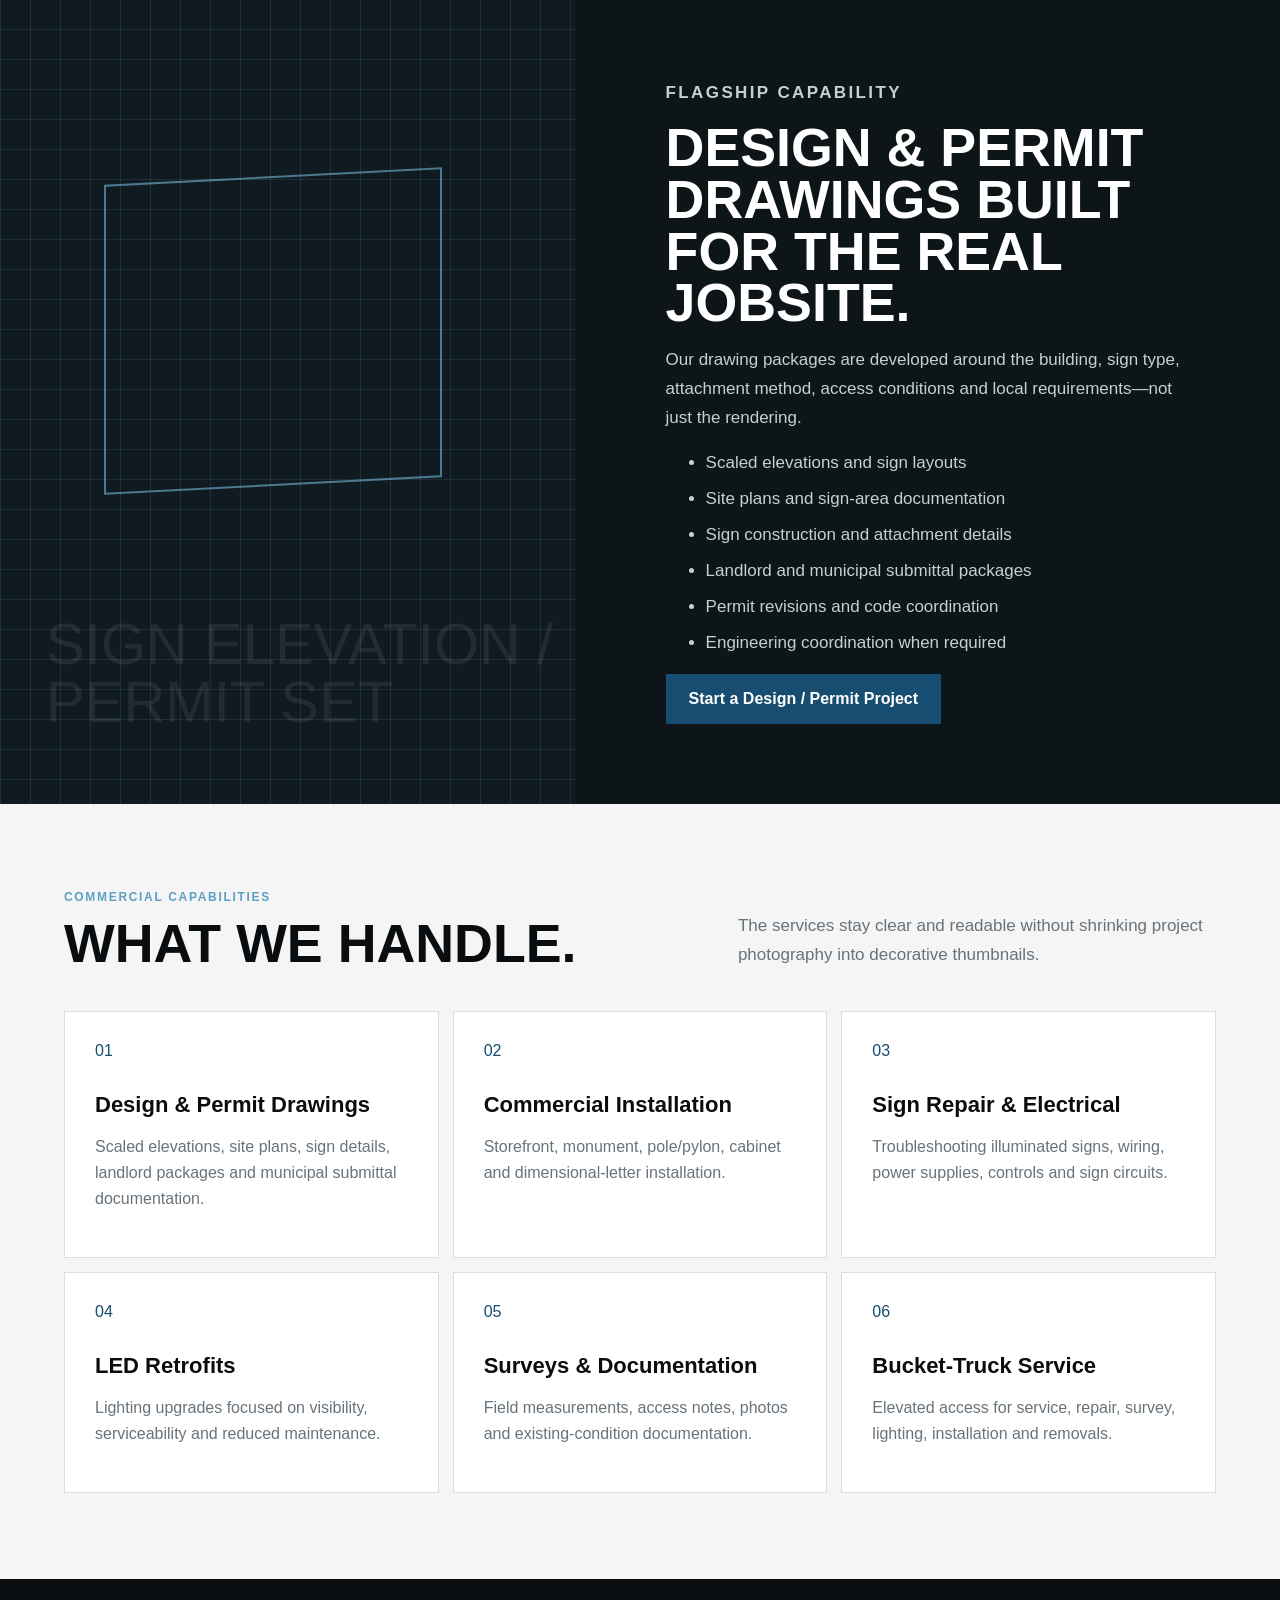
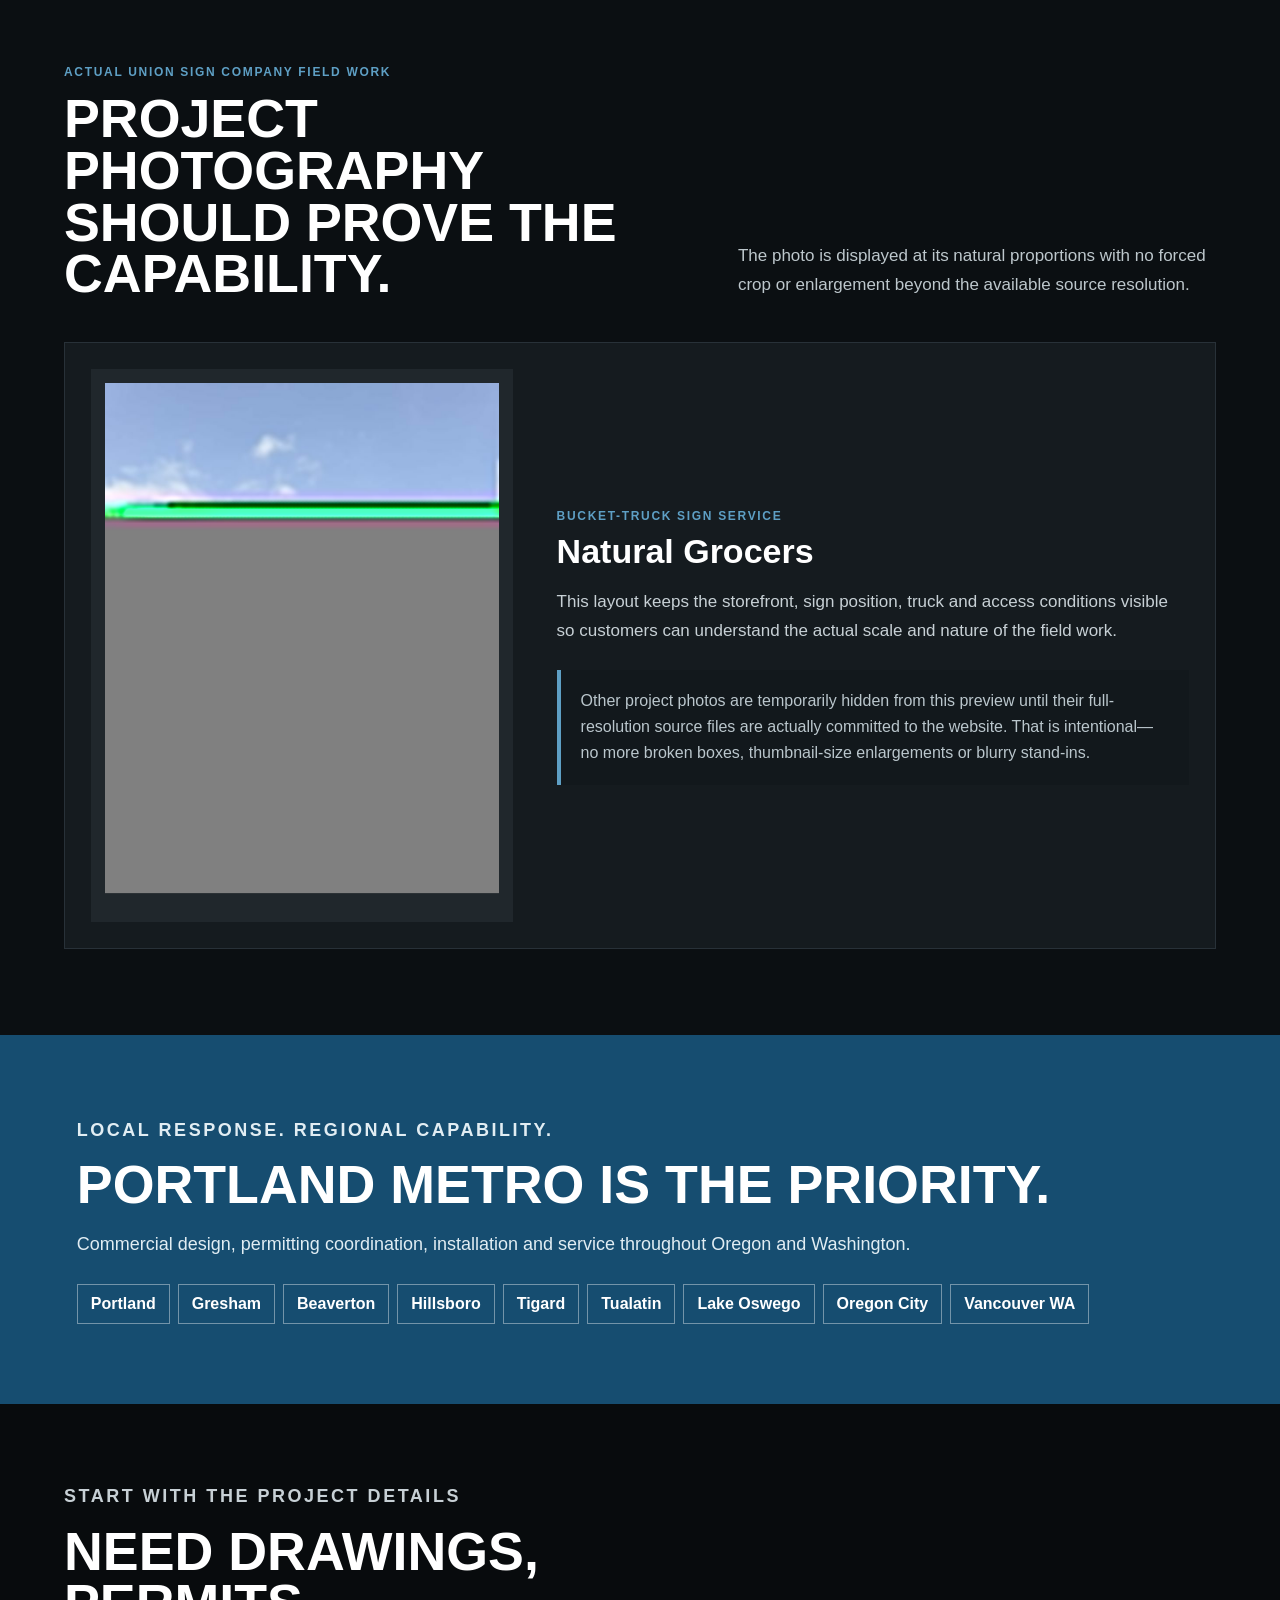
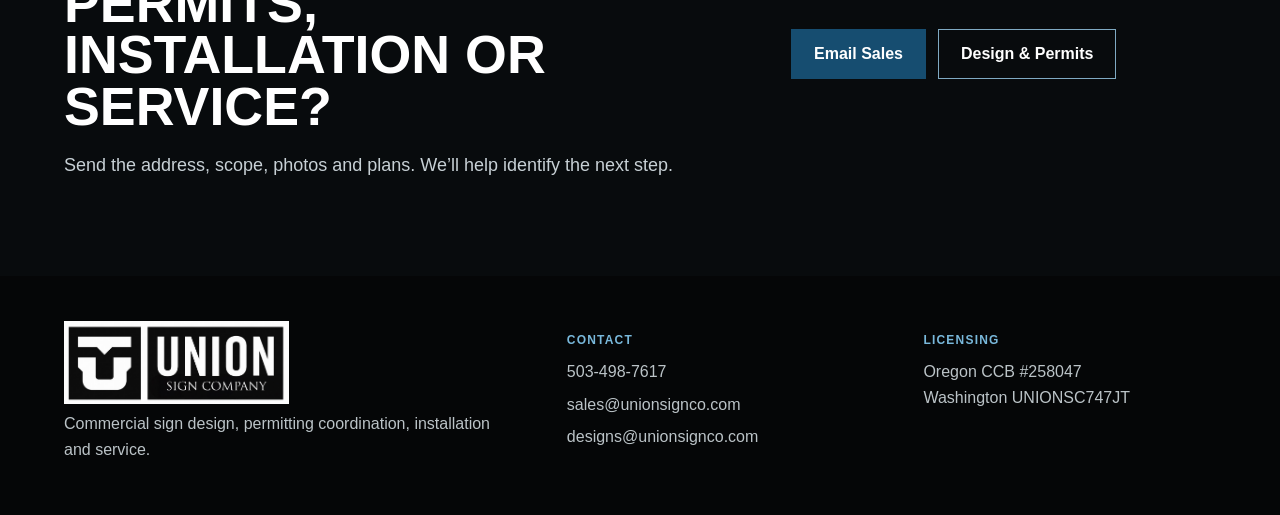
==== commit dd3fb004: "Rebuild preview to eliminate blurry and broken photo cards" ====
--- a/preview/index.html
+++ b/preview/index.html
@@ -5,26 +5,26 @@
 <meta name="viewport" content="width=device-width,initial-scale=1">
 <meta name="robots" content="noindex,nofollow">
 <title>Union Sign Company — Redesign Preview</title>
-<meta name="description" content="Private review preview for Union Sign Company.">
+<meta name="description" content="Union Sign Company website redesign preview.">
 <script src="../logo-data.js"></script>
 <style>
-:root{--ink:#0a0e11;--charcoal:#11171b;--paper:#f4f5f4;--white:#fff;--blue:#164d70;--blue2:#0d344e;--line:#d7dde0;--muted:#66727a;--photo:#e8ecee}*{box-sizing:border-box}html{scroll-behavior:smooth}body{margin:0;font-family:Arial,Helvetica,sans-serif;color:var(--ink);background:#fff}a{text-decoration:none;color:inherit}img{display:block;max-width:100%}.top{padding:9px 4vw;background:#080b0d;color:#dce4e8;display:flex;justify-content:space-between;gap:20px;font-size:12px;font-weight:800;letter-spacing:.04em}.header{height:80px;position:sticky;top:0;z-index:20;padding:0 4vw;background:rgba(255,255,255,.97);display:grid;grid-template-columns:220px 1fr auto;align-items:center;border-bottom:1px solid var(--line)}.brand{width:205px}.brand img,.footer-logo{width:100%;height:auto}.nav{display:flex;justify-content:center;gap:24px;font-size:13px;font-weight:800}.nav a:hover{color:var(--blue)}.actions{display:flex;align-items:center;gap:14px}.btn{display:inline-flex;min-height:50px;padding:0 22px;align-items:center;justify-content:center;background:var(--blue);border:1px solid var(--blue);color:#fff;font-weight:900}.btn:hover{background:var(--blue2)}.btn.outline{background:transparent;border-color:#7faac2}.mobile{display:none}.eyebrow{margin:0 0 14px;color:#5e9fc4;text-transform:uppercase;letter-spacing:.14em;font-weight:900;font-size:12px}.hero{display:grid;grid-template-columns:minmax(0,1.08fr) minmax(420px,.92fr);min-height:660px;background:#080b0d;color:#fff}.hero-copy{padding:90px 5vw;display:flex;flex-direction:column;justify-content:center}.hero h1,.section h2,.design h2,.area h2,.cta h2{font-family:Impact,"Arial Narrow",Arial,sans-serif;text-transform:uppercase;line-height:.96;margin:0}.hero h1{font-size:clamp(52px,6vw,92px);max-width:850px}.lead{max-width:720px;font-size:20px;line-height:1.65;color:#d8e0e4}.hero-buttons{display:flex;gap:12px;flex-wrap:wrap;margin-top:28px}.hero-photo{background:#12191e;padding:24px;display:flex;align-items:center;justify-content:center;overflow:hidden}.hero-photo img{width:100%;height:auto;max-height:610px;object-fit:contain;object-position:center}.trust{display:grid;grid-template-columns:repeat(4,1fr);background:#10161a;color:#fff}.trust div{padding:20px 3vw;border-right:1px solid #293238}.trust div:last-child{border-right:0}.trust small{display:block;color:#79b8db;text-transform:uppercase;font-weight:900;letter-spacing:.1em;margin-bottom:5px}.section{padding:86px 5vw}.paper{background:var(--paper)}.dark{background:#0b0f12;color:#fff}.heading{display:grid;grid-template-columns:1.1fr .9fr;gap:7vw;align-items:end;margin-bottom:42px}.section h2,.design h2,.area h2,.cta h2{font-size:clamp(38px,4.2vw,64px)}.heading>p{color:var(--muted);line-height:1.7;font-size:17px;margin:0}.dark .heading>p{color:#bdc7cc}.process{display:grid;grid-template-columns:repeat(4,1fr);border:1px solid var(--line);background:#fff}.process article{padding:28px;border-right:1px solid var(--line);min-height:250px}.process article:last-child{border:0}.num{color:var(--blue);font-family:Impact,sans-serif}.process h3{margin:38px 0 10px;font-size:22px}.process p{color:var(--muted);line-height:1.6}.design{display:grid;grid-template-columns:.9fr 1.1fr;background:#0e1519;color:#fff}.drawing{min-height:570px;position:relative;background:#101a21;background-image:linear-gradient(rgba(121,184,219,.13) 1px,transparent 1px),linear-gradient(90deg,rgba(121,184,219,.13) 1px,transparent 1px);background-size:30px 30px;overflow:hidden}.drawing:before{content:"";position:absolute;width:58%;height:38%;left:18%;top:22%;border:2px solid rgba(121,184,219,.6);transform:skewY(-3deg)}.drawing:after{content:"SIGN ELEVATION / PERMIT SET";position:absolute;left:8%;bottom:9%;font:58px/1 Impact,sans-serif;color:rgba(255,255,255,.08)}.design-copy{padding:80px 7vw}.design-copy p,.design-copy li{color:#c5cfd4;line-height:1.7;font-size:17px}.design-copy li{margin:7px 0}.project-grid{display:grid;grid-template-columns:repeat(3,minmax(0,1fr));gap:20px}.project{background:#151b1f;border:1px solid #283138;overflow:hidden}.project-photo{background:#20272c;display:flex;align-items:center;justify-content:center;min-height:360px;padding:14px}.project-photo img{width:100%;height:auto;max-height:500px;object-fit:contain;object-position:center}.project .copy{padding:22px}.project span{color:#8bc4e4;text-transform:uppercase;font-size:11px;font-weight:900;letter-spacing:.1em}.project h3{font-size:25px;margin:7px 0;color:#fff}.project p{color:#c7d0d5;line-height:1.55;margin-bottom:0}.services{display:grid;grid-template-columns:repeat(3,1fr);gap:14px}.service{padding:30px;background:#fff;border:1px solid var(--line);min-height:220px}.service h3{font-size:22px;margin:32px 0 10px}.service p{color:var(--muted);line-height:1.6}.photo-feature{display:grid;grid-template-columns:minmax(0,1fr) minmax(360px,.75fr);gap:36px;align-items:center;margin-top:44px;padding:28px;background:#fff;border:1px solid var(--line)}.photo-feature .frame{background:var(--photo);padding:12px;display:flex;align-items:center;justify-content:center}.photo-feature img{width:100%;height:auto;max-height:620px;object-fit:contain}.photo-feature h3{font-size:32px;margin:8px 0 12px}.photo-feature p{color:var(--muted);line-height:1.7;font-size:17px}.area{padding:80px 6vw;background:var(--blue);color:#fff}.area p{font-size:18px;line-height:1.7;color:#e1edf3}.cities{display:flex;flex-wrap:wrap;gap:8px;margin-top:25px}.cities span{padding:10px 13px;border:1px solid rgba(255,255,255,.4);font-weight:800}.cta{padding:78px 5vw;background:#080b0d;color:#fff;display:grid;grid-template-columns:1.2fr .8fr;gap:7vw;align-items:center}.cta p{color:#c7d0d5;font-size:18px;line-height:1.65}.footer{padding:45px 5vw;background:#050607;color:#bbc3c7;display:grid;grid-template-columns:1.2fr .8fr .8fr;gap:5vw}.footer-logo{width:225px}.footer a,.footer p{display:block;margin:7px 0;line-height:1.6}.footer h3{color:#79b8db;font-size:12px;text-transform:uppercase;letter-spacing:.1em}@media(max-width:980px){.header{grid-template-columns:1fr auto}.nav,.actions{display:none}.mobile{display:block;font-weight:900}.hero{grid-template-columns:1fr}.hero-photo{padding:18px 5vw 50px}.hero-photo img{max-height:none;max-width:650px}.trust{grid-template-columns:1fr 1fr}.heading,.design,.cta,.footer,.photo-feature{grid-template-columns:1fr}.process{grid-template-columns:1fr 1fr}.project-grid,.services{grid-template-columns:1fr 1fr}.drawing{min-height:390px}}@media(max-width:620px){.top{display:none}.header{height:70px;padding:0 18px}.brand{width:165px}.hero-copy{padding:70px 22px 45px}.hero h1{font-size:43px}.hero-buttons .btn{width:100%}.hero-photo{padding:12px 18px 36px}.trust,.process,.project-grid,.services{grid-template-columns:1fr}.trust div{border-right:0;border-bottom:1px solid #293238}.section,.design-copy,.area,.cta,.footer{padding:62px 21px}.drawing{min-height:320px}.project-photo{min-height:0;padding:10px}.project-photo img{max-height:none}.photo-feature{padding:14px;gap:18px}}
+:root{--ink:#0a0d10;--charcoal:#11161a;--paper:#f4f5f4;--white:#fff;--blue:#164d70;--blue2:#0e3550;--line:#d9dee1;--muted:#68737b}*{box-sizing:border-box}html{scroll-behavior:smooth}body{margin:0;font-family:Arial,Helvetica,sans-serif;color:var(--ink);background:#fff}a{text-decoration:none;color:inherit}img{display:block;max-width:100%}.top{padding:9px 4vw;background:#080b0d;color:#dce4e8;display:flex;justify-content:space-between;gap:20px;font-size:12px;font-weight:800;letter-spacing:.04em}.header{height:80px;position:sticky;top:0;z-index:20;padding:0 4vw;background:rgba(255,255,255,.97);display:grid;grid-template-columns:220px 1fr auto;align-items:center;border-bottom:1px solid var(--line)}.brand{width:205px}.brand img,.footer-logo{width:100%;height:auto}.nav{display:flex;justify-content:center;gap:24px;font-size:13px;font-weight:800}.nav a:hover{color:var(--blue)}.actions{display:flex;align-items:center;gap:14px}.btn{display:inline-flex;min-height:50px;padding:0 22px;align-items:center;justify-content:center;background:var(--blue);border:1px solid var(--blue);color:#fff;font-weight:900}.btn:hover{background:var(--blue2)}.btn.outline{background:transparent;border-color:#7faac2}.mobile{display:none}.eyebrow{margin:0 0 14px;color:#5e9fc4;text-transform:uppercase;letter-spacing:.14em;font-weight:900;font-size:12px}.hero{display:grid;grid-template-columns:minmax(0,1.08fr) minmax(420px,.92fr);min-height:660px;background:#080b0d;color:#fff}.hero-copy{padding:90px 5vw;display:flex;flex-direction:column;justify-content:center}.hero h1,.section h2,.design h2,.area h2,.cta h2{font-family:Impact,"Arial Narrow",Arial,sans-serif;text-transform:uppercase;line-height:.96;margin:0}.hero h1{font-size:clamp(52px,6vw,92px);max-width:850px}.lead{max-width:720px;font-size:20px;line-height:1.65;color:#d8e0e4}.hero-buttons{display:flex;gap:12px;flex-wrap:wrap;margin-top:28px}.hero-photo{background:#161e23;padding:34px;display:flex;align-items:center;justify-content:center}.hero-photo img{width:auto;height:auto;max-width:100%;max-height:590px;object-fit:contain}.trust{display:grid;grid-template-columns:repeat(4,1fr);background:#10161a;color:#fff}.trust div{padding:20px 3vw;border-right:1px solid #293238}.trust div:last-child{border-right:0}.trust small{display:block;color:#79b8db;text-transform:uppercase;font-weight:900;letter-spacing:.1em;margin-bottom:5px}.section{padding:86px 5vw}.paper{background:var(--paper)}.dark{background:#0b0f12;color:#fff}.heading{display:grid;grid-template-columns:1.1fr .9fr;gap:7vw;align-items:end;margin-bottom:42px}.section h2,.design h2,.area h2,.cta h2{font-size:clamp(38px,4.2vw,64px)}.heading>p{color:var(--muted);line-height:1.7;font-size:17px;margin:0}.dark .heading>p{color:#bdc7cc}.process{display:grid;grid-template-columns:repeat(4,1fr);border:1px solid var(--line);background:#fff}.process article{padding:28px;border-right:1px solid var(--line);min-height:250px}.process article:last-child{border:0}.num{color:var(--blue);font-family:Impact,sans-serif}.process h3{margin:38px 0 10px;font-size:22px}.process p{color:var(--muted);line-height:1.6}.design{display:grid;grid-template-columns:.9fr 1.1fr;background:#0e1519;color:#fff}.drawing{min-height:570px;position:relative;background:#101a21;background-image:linear-gradient(rgba(121,184,219,.13) 1px,transparent 1px),linear-gradient(90deg,rgba(121,184,219,.13) 1px,transparent 1px);background-size:30px 30px;overflow:hidden}.drawing:before{content:"";position:absolute;width:58%;height:38%;left:18%;top:22%;border:2px solid rgba(121,184,219,.6);transform:skewY(-3deg)}.drawing:after{content:"SIGN ELEVATION / PERMIT SET";position:absolute;left:8%;bottom:9%;font:58px/1 Impact,sans-serif;color:rgba(255,255,255,.08)}.design-copy{padding:80px 7vw}.design-copy p,.design-copy li{color:#c5cfd4;line-height:1.7;font-size:17px}.design-copy li{margin:7px 0}.services{display:grid;grid-template-columns:repeat(3,1fr);gap:14px}.service{padding:30px;background:#fff;border:1px solid var(--line);min-height:220px}.service h3{font-size:22px;margin:32px 0 10px}.service p{color:var(--muted);line-height:1.6}.feature{display:grid;grid-template-columns:minmax(320px,.8fr) 1.2fr;gap:44px;align-items:center;background:#151b1f;border:1px solid #283138;padding:26px}.feature-photo{background:#20272c;padding:14px;display:flex;align-items:center;justify-content:center}.feature-photo img{width:auto;height:auto;max-width:100%;max-height:680px;object-fit:contain}.feature h3{font-size:34px;margin:8px 0 12px}.feature p{color:#c7d0d5;line-height:1.7;font-size:17px}.photo-note{margin-top:24px;padding:18px 20px;border-left:4px solid #5e9fc4;background:#12181c;color:#bac6cc;line-height:1.65}.area{padding:80px 6vw;background:var(--blue);color:#fff}.area p{font-size:18px;line-height:1.7;color:#e1edf3}.cities{display:flex;flex-wrap:wrap;gap:8px;margin-top:25px}.cities span{padding:10px 13px;border:1px solid rgba(255,255,255,.4);font-weight:800}.cta{padding:78px 5vw;background:#080b0d;color:#fff;display:grid;grid-template-columns:1.2fr .8fr;gap:7vw;align-items:center}.cta p{color:#c7d0d5;font-size:18px;line-height:1.65}.footer{padding:45px 5vw;background:#050607;color:#bbc3c7;display:grid;grid-template-columns:1.2fr .8fr .8fr;gap:5vw}.footer-logo{width:225px}.footer a,.footer p{display:block;margin:7px 0;line-height:1.6}.footer h3{color:#79b8db;font-size:12px;text-transform:uppercase;letter-spacing:.1em}@media(max-width:980px){.header{grid-template-columns:1fr auto}.nav,.actions{display:none}.mobile{display:block;font-weight:900}.hero{grid-template-columns:1fr}.hero-photo{padding:22px 5vw 48px}.hero-photo img{max-height:none;max-width:700px}.trust{grid-template-columns:1fr 1fr}.heading,.design,.cta,.footer,.feature{grid-template-columns:1fr}.process{grid-template-columns:1fr 1fr}.services{grid-template-columns:1fr 1fr}.drawing{min-height:390px}}@media(max-width:620px){.top{display:none}.header{height:70px;padding:0 18px}.brand{width:165px}.hero-copy{padding:70px 22px 45px}.hero h1{font-size:43px}.hero-buttons .btn{width:100%}.hero-photo{padding:12px 18px 36px}.trust,.process,.services{grid-template-columns:1fr}.trust div{border-right:0;border-bottom:1px solid #293238}.section,.design-copy,.area,.cta,.footer{padding:62px 21px}.drawing{min-height:320px}.feature{padding:14px;gap:18px}.feature-photo{padding:8px}}
 </style>
 </head>
 <body>
 <div class="top"><span>PORTLAND METRO · OREGON + WASHINGTON</span><span>503-498-7617 · DESIGN · PERMITS · INSTALLATION · SERVICE</span></div>
-<header class="header"><a class="brand" href="#top"><img data-logo alt="Union Sign Company"></a><nav class="nav"><a href="#design">Design & Permits</a><a href="#projects">Projects</a><a href="#services">Services</a><a href="#area">Service Area</a></nav><div class="actions"><b>503-498-7617</b><a class="btn" href="#contact">Request a Quote</a></div><span class="mobile">MENU</span></header>
+<header class="header"><a class="brand" href="#top"><img data-logo alt="Union Sign Company"></a><nav class="nav"><a href="#design">Design & Permits</a><a href="#services">Services</a><a href="#work">Project Work</a><a href="#area">Service Area</a></nav><div class="actions"><b>503-498-7617</b><a class="btn" href="#contact">Request a Quote</a></div><span class="mobile">MENU</span></header>
 <main id="top">
-<section class="hero"><div class="hero-copy"><p class="eyebrow">Commercial sign partner · Portland metro</p><h1>Designed. Permitted. Installed. Serviced.</h1><p class="lead">From permit-ready drawings to bucket-truck field service, Union Sign Company helps businesses move commercial sign projects from concept to completion.</p><div class="hero-buttons"><a class="btn" href="#contact">Request a Quote</a><a class="btn outline" href="#projects">View Our Work</a></div></div><div class="hero-photo"><img src="images/natural-grocers.jpg?v=4" alt="Union Sign Company bucket truck servicing Natural Grocers exterior signage"></div></section>
+<section class="hero"><div class="hero-copy"><p class="eyebrow">Commercial sign partner · Portland metro</p><h1>Designed. Permitted. Installed. Serviced.</h1><p class="lead">From permit-ready drawings to bucket-truck field service, Union Sign Company helps businesses move commercial sign projects from concept to completion.</p><div class="hero-buttons"><a class="btn" href="#contact">Request a Quote</a><a class="btn outline" href="#work">View Our Work</a></div></div><div class="hero-photo"><img src="images/natural-grocers.jpg?v=8" alt="Union Sign Company bucket truck servicing Natural Grocers exterior signage"></div></section>
 <section class="trust"><div><small>Licensed</small><strong>Oregon CCB #258047</strong></div><div><small>Washington</small><strong>UNIONSC747JT</strong></div><div><small>Technical</small><strong>Design & Permit Drawings</strong></div><div><small>Field Ready</small><strong>Commercial Sign & Lighting Service</strong></div></section>
 <section class="section paper"><div class="heading"><div><p class="eyebrow">One experienced partner</p><h2>From first drawing to final service call.</h2></div><p>We connect technical office work with the real jobsite: design, permit coordination, surveys, installation, electrical troubleshooting and closeout documentation.</p></div><div class="process"><article><span class="num">01</span><h3>Design & Permit Drawings</h3><p>Scaled elevations, site plans, sign details and permit-ready packages.</p></article><article><span class="num">02</span><h3>Code & Permit Coordination</h3><p>Local requirements, revisions and engineering coordination where required.</p></article><article><span class="num">03</span><h3>Commercial Installation</h3><p>Storefront, monument, pole/pylon and dimensional-letter installation.</p></article><article><span class="num">04</span><h3>Service & Maintenance</h3><p>Electrical repair, LED retrofits, surveys and bucket-truck support.</p></article></div></section>
 <section class="design" id="design"><div class="drawing"></div><div class="design-copy"><p class="eyebrow">Flagship capability</p><h2>Design & permit drawings built for the real jobsite.</h2><p>Our drawing packages are developed around the building, sign type, attachment method, access conditions and local requirements—not just the rendering.</p><ul><li>Scaled elevations and sign layouts</li><li>Site plans and sign-area documentation</li><li>Sign construction and attachment details</li><li>Landlord and municipal submittal packages</li><li>Permit revisions and code coordination</li><li>Engineering coordination when required</li></ul><a class="btn" href="mailto:designs@unionsignco.com?subject=Design%20and%20Permit%20Drawing%20Request">Start a Design / Permit Project</a></div></section>
-<section class="section dark" id="projects"><div class="heading"><div><p class="eyebrow">Actual Union Sign Company work</p><h2>Real projects. Full photos. No forced crop.</h2></div><p>Project photographs are shown in their original proportions so the sign, building and access equipment remain visible instead of being cut off to fit a thumbnail.</p></div><div class="project-grid"><article class="project"><div class="project-photo"><img src="images/natural-grocers.jpg?v=4" alt="Natural Grocers storefront sign service"></div><div class="copy"><span>Bucket-Truck Sign Service</span><h3>Natural Grocers</h3><p>Commercial storefront field work using Union Sign Company access equipment.</p></div></article><article class="project"><div class="project-photo"><img src="images/boot-barn.jpg?v=2" alt="Boot Barn storefront with Union Sign Company truck"></div><div class="copy"><span>Retail Storefront Sign Work</span><h3>Boot Barn</h3><p>Exterior retail signage with field access and service coordination.</p></div></article><article class="project"><div class="project-photo"><img src="images/yays-pole.jpg?v=2" alt="Yays Market pole sign"></div><div class="copy"><span>Pole / Pylon Sign</span><h3>Yays Market</h3><p>Freestanding retail identification and elevated sign work.</p></div></article></div></section>
-<section class="section paper" id="services"><div class="heading"><div><p class="eyebrow">Commercial capabilities</p><h2>What we handle.</h2></div><p>The service section is intentionally text-forward so project photos stay large and useful rather than becoming tiny decorative thumbnails.</p></div><div class="services"><article class="service"><span class="num">01</span><h3>Design & Permit Drawings</h3><p>Scaled elevations, site plans, sign details, landlord packages and municipal submittal documentation.</p></article><article class="service"><span class="num">02</span><h3>Commercial Installation</h3><p>Storefront, monument, pole/pylon, cabinet and dimensional-letter installation.</p></article><article class="service"><span class="num">03</span><h3>Sign Repair & Electrical</h3><p>Troubleshooting illuminated signs, wiring, power supplies, controls and sign circuits.</p></article><article class="service"><span class="num">04</span><h3>LED Retrofits</h3><p>Lighting upgrades focused on visibility, serviceability and reduced maintenance.</p></article><article class="service"><span class="num">05</span><h3>Surveys & Documentation</h3><p>Field measurements, access notes, photos and existing-condition documentation.</p></article><article class="service"><span class="num">06</span><h3>Bucket-Truck Service</h3><p>Elevated access for service, repair, survey, lighting, installation and removals.</p></article></div><div class="photo-feature"><div class="frame"><img src="images/boot-barn.jpg?v=2" alt="Boot Barn commercial storefront project"></div><div><p class="eyebrow">Storefront & building signs</p><h3>Show the whole job—not a clipped thumbnail.</h3><p>For field photography, the new layout keeps the complete vertical frame visible. That means customers can see the building, sign position, truck or lift access and overall scale of the work.</p></div></div></section>
-<section class="area" id="area"><p class="eyebrow">Local response. Regional capability.</p><h2>Portland metro is the priority.</h2><p>Commercial sign design, permitting coordination, installation and service throughout Oregon and Washington.</p><div class="cities"><span>Portland</span><span>Gresham</span><span>Beaverton</span><span>Hillsboro</span><span>Tigard</span><span>Tualatin</span><span>Lake Oswego</span><span>Oregon City</span><span>Vancouver WA</span></div></section>
+<section class="section paper" id="services"><div class="heading"><div><p class="eyebrow">Commercial capabilities</p><h2>What we handle.</h2></div><p>The services stay clear and readable without shrinking project photography into decorative thumbnails.</p></div><div class="services"><article class="service"><span class="num">01</span><h3>Design & Permit Drawings</h3><p>Scaled elevations, site plans, sign details, landlord packages and municipal submittal documentation.</p></article><article class="service"><span class="num">02</span><h3>Commercial Installation</h3><p>Storefront, monument, pole/pylon, cabinet and dimensional-letter installation.</p></article><article class="service"><span class="num">03</span><h3>Sign Repair & Electrical</h3><p>Troubleshooting illuminated signs, wiring, power supplies, controls and sign circuits.</p></article><article class="service"><span class="num">04</span><h3>LED Retrofits</h3><p>Lighting upgrades focused on visibility, serviceability and reduced maintenance.</p></article><article class="service"><span class="num">05</span><h3>Surveys & Documentation</h3><p>Field measurements, access notes, photos and existing-condition documentation.</p></article><article class="service"><span class="num">06</span><h3>Bucket-Truck Service</h3><p>Elevated access for service, repair, survey, lighting, installation and removals.</p></article></div></section>
+<section class="section dark" id="work"><div class="heading"><div><p class="eyebrow">Actual Union Sign Company field work</p><h2>Project photography should prove the capability.</h2></div><p>The photo is displayed at its natural proportions with no forced crop or enlargement beyond the available source resolution.</p></div><div class="feature"><div class="feature-photo"><img src="images/natural-grocers.jpg?v=8" alt="Natural Grocers storefront sign service with Union Sign Company bucket truck"></div><div><span class="eyebrow">Bucket-Truck Sign Service</span><h3>Natural Grocers</h3><p>This layout keeps the storefront, sign position, truck and access conditions visible so customers can understand the actual scale and nature of the field work.</p><div class="photo-note">Other project photos are temporarily hidden from this preview until their full-resolution source files are actually committed to the website. That is intentional—no more broken boxes, thumbnail-size enlargements or blurry stand-ins.</div></div></div></section>
+<section class="area" id="area"><p class="eyebrow">Local response. Regional capability.</p><h2>Portland metro is the priority.</h2><p>Commercial design, permitting coordination, installation and service throughout Oregon and Washington.</p><div class="cities"><span>Portland</span><span>Gresham</span><span>Beaverton</span><span>Hillsboro</span><span>Tigard</span><span>Tualatin</span><span>Lake Oswego</span><span>Oregon City</span><span>Vancouver WA</span></div></section>
 <section class="cta" id="contact"><div><p class="eyebrow">Start with the project details</p><h2>Need drawings, permits, installation or service?</h2><p>Send the address, scope, photos and plans. We’ll help identify the next step.</p></div><div class="hero-buttons"><a class="btn" href="mailto:sales@unionsignco.com?subject=Website%20Quote%20Request">Email Sales</a><a class="btn outline" href="mailto:designs@unionsignco.com?subject=Design%20and%20Permit%20Request">Design & Permits</a></div></section>
 </main>
 <footer class="footer"><div><img class="footer-logo" data-logo alt="Union Sign Company"><p>Commercial sign design, permitting coordination, installation and service.</p></div><div><h3>Contact</h3><a href="tel:+15034987617">503-498-7617</a><a href="mailto:sales@unionsignco.com">sales@unionsignco.com</a><a href="mailto:designs@unionsignco.com">designs@unionsignco.com</a></div><div><h3>Licensing</h3><p>Oregon CCB #258047<br>Washington UNIONSC747JT</p></div></footer>
-<script>document.querySelectorAll('[data-logo]').forEach(i=>{if(window.UNION_LOGO)i.src=window.UNION_LOGO});</script>
+<script>document.querySelectorAll('[data-logo]').forEach(function(i){if(window.UNION_LOGO)i.src=window.UNION_LOGO});</script>
 </body>
 </html>
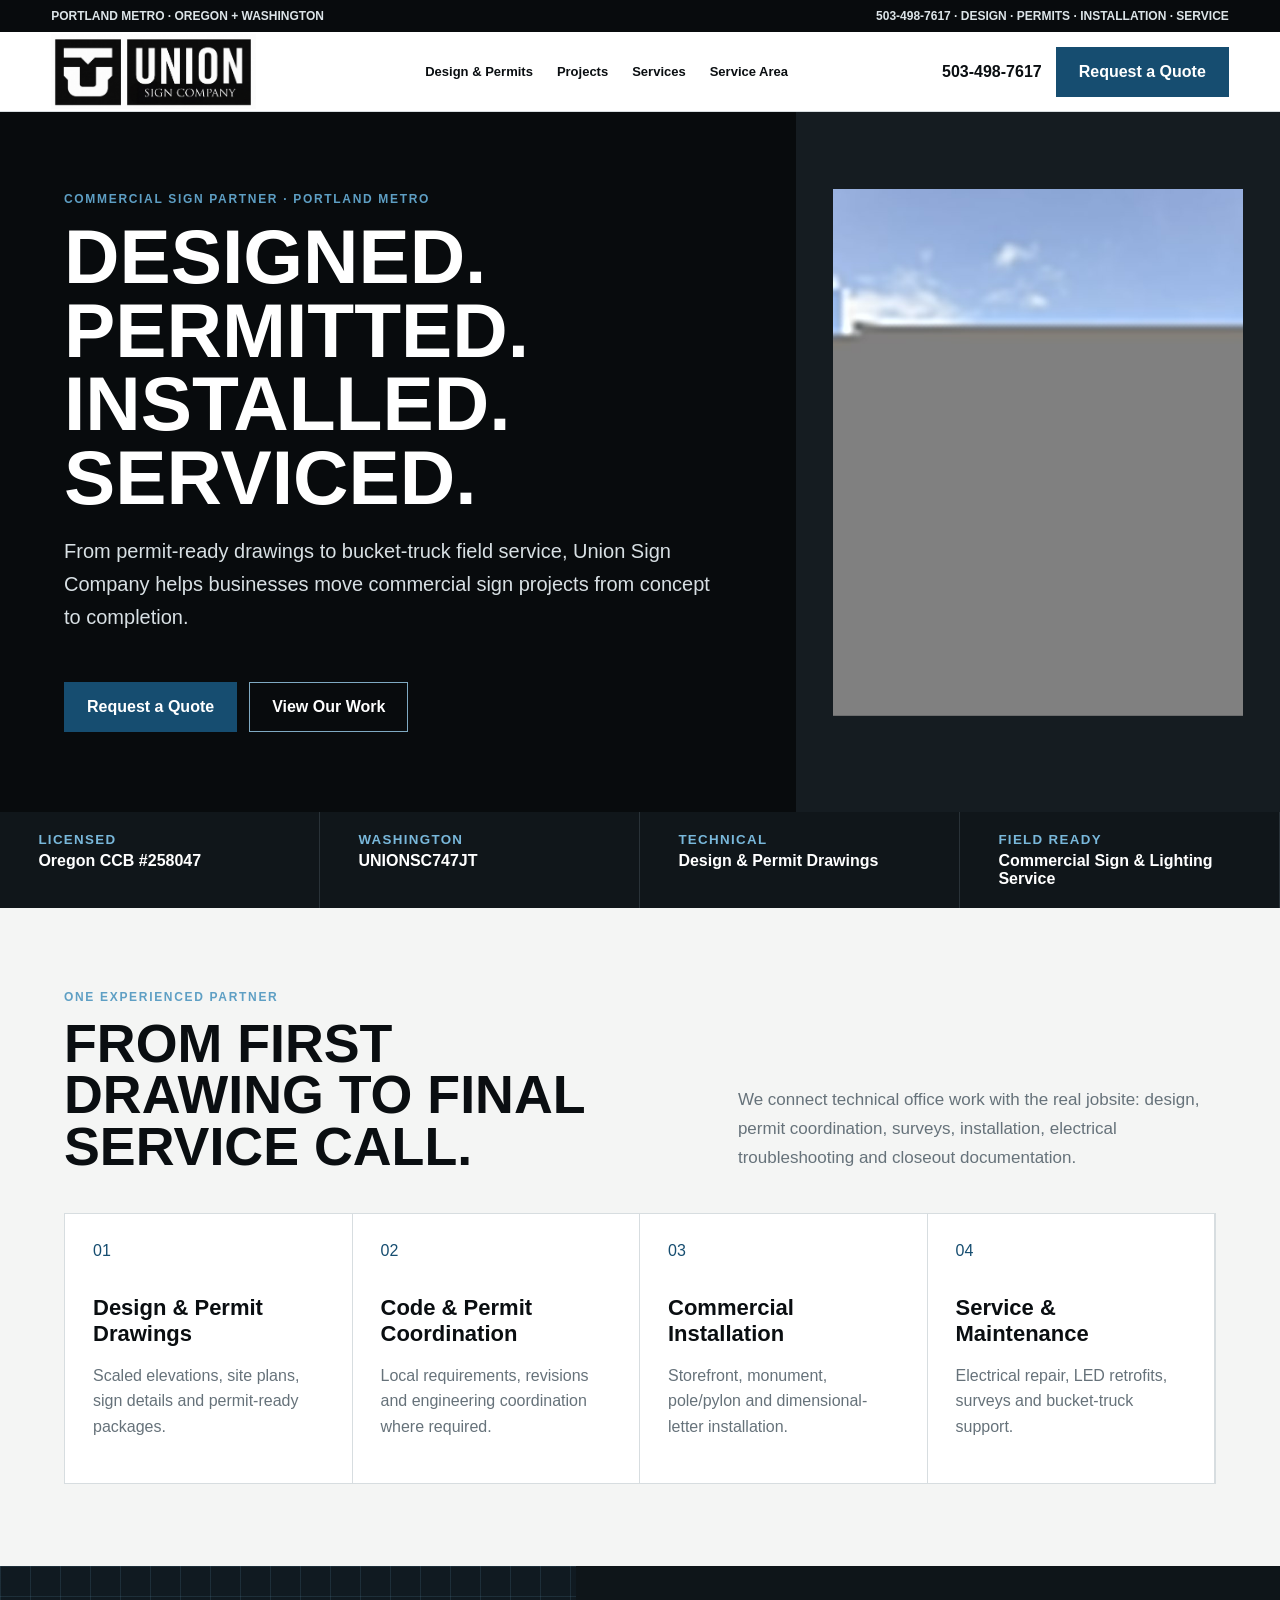
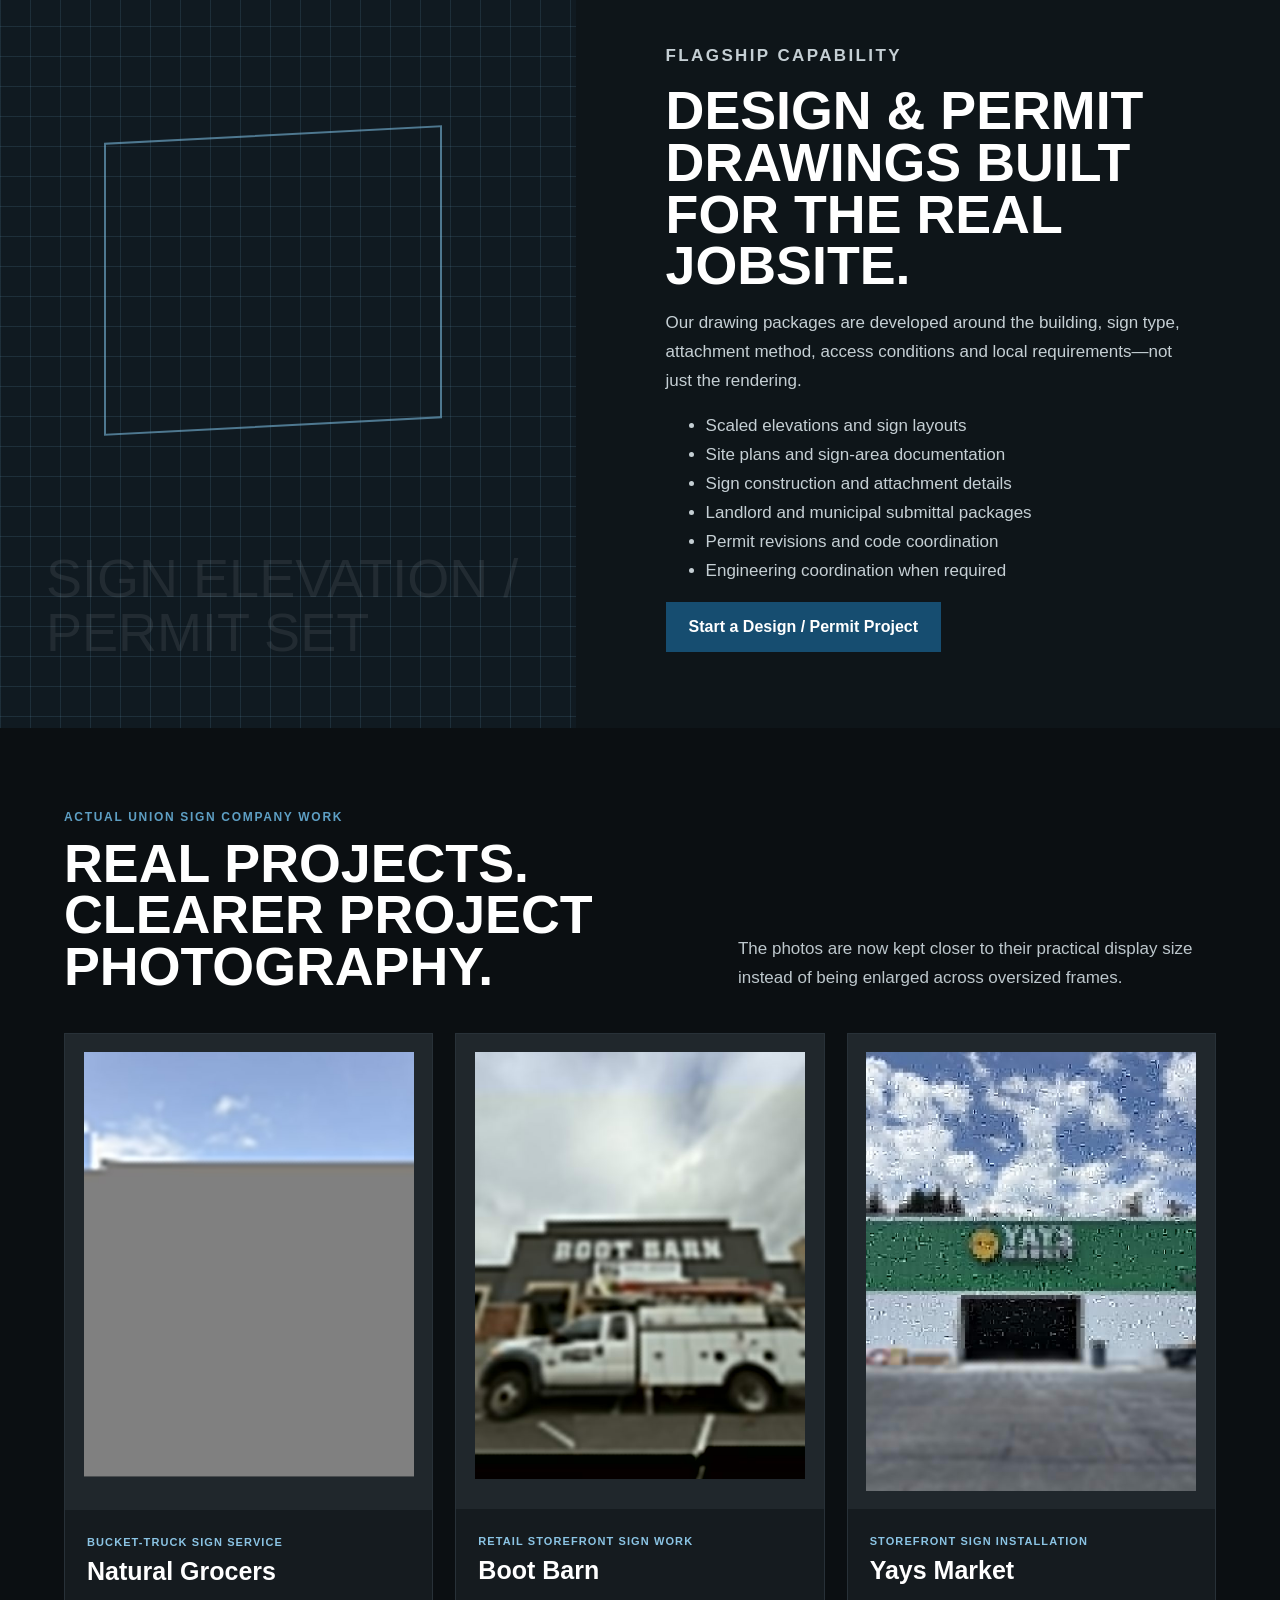
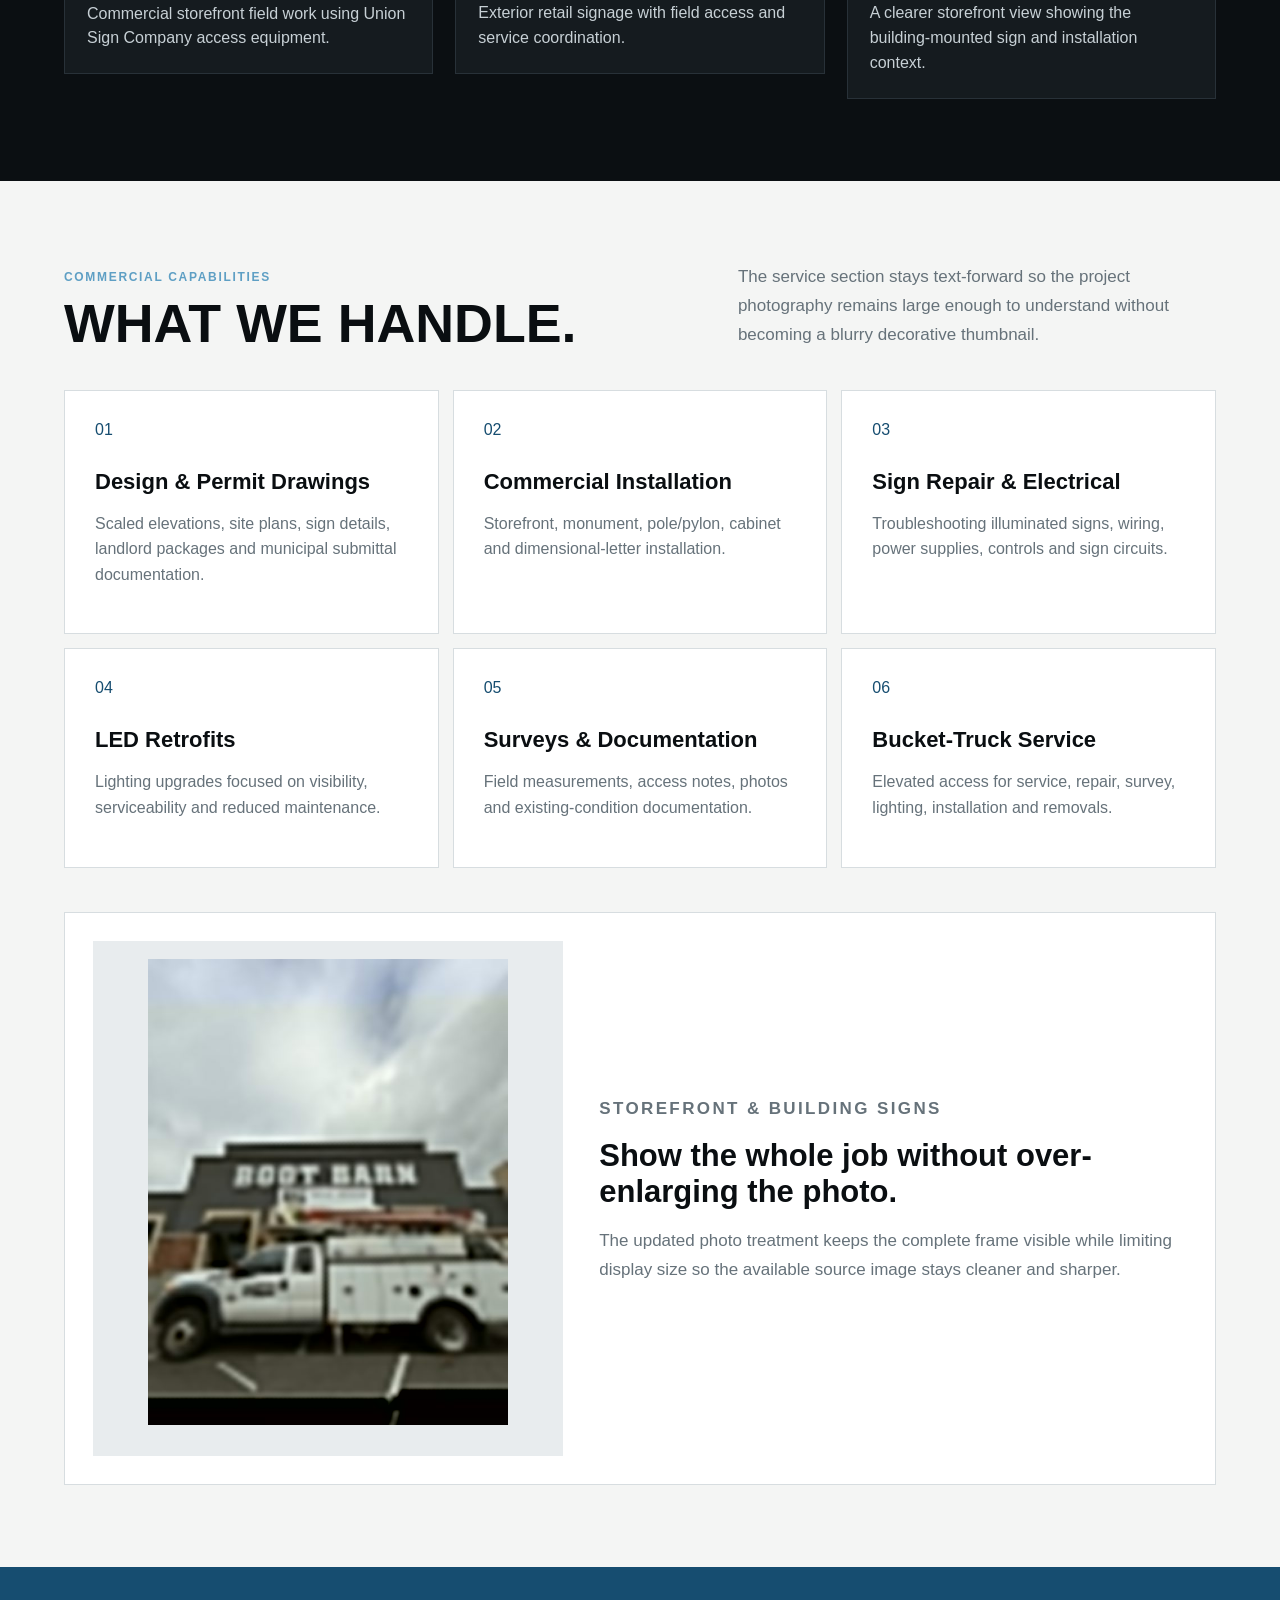
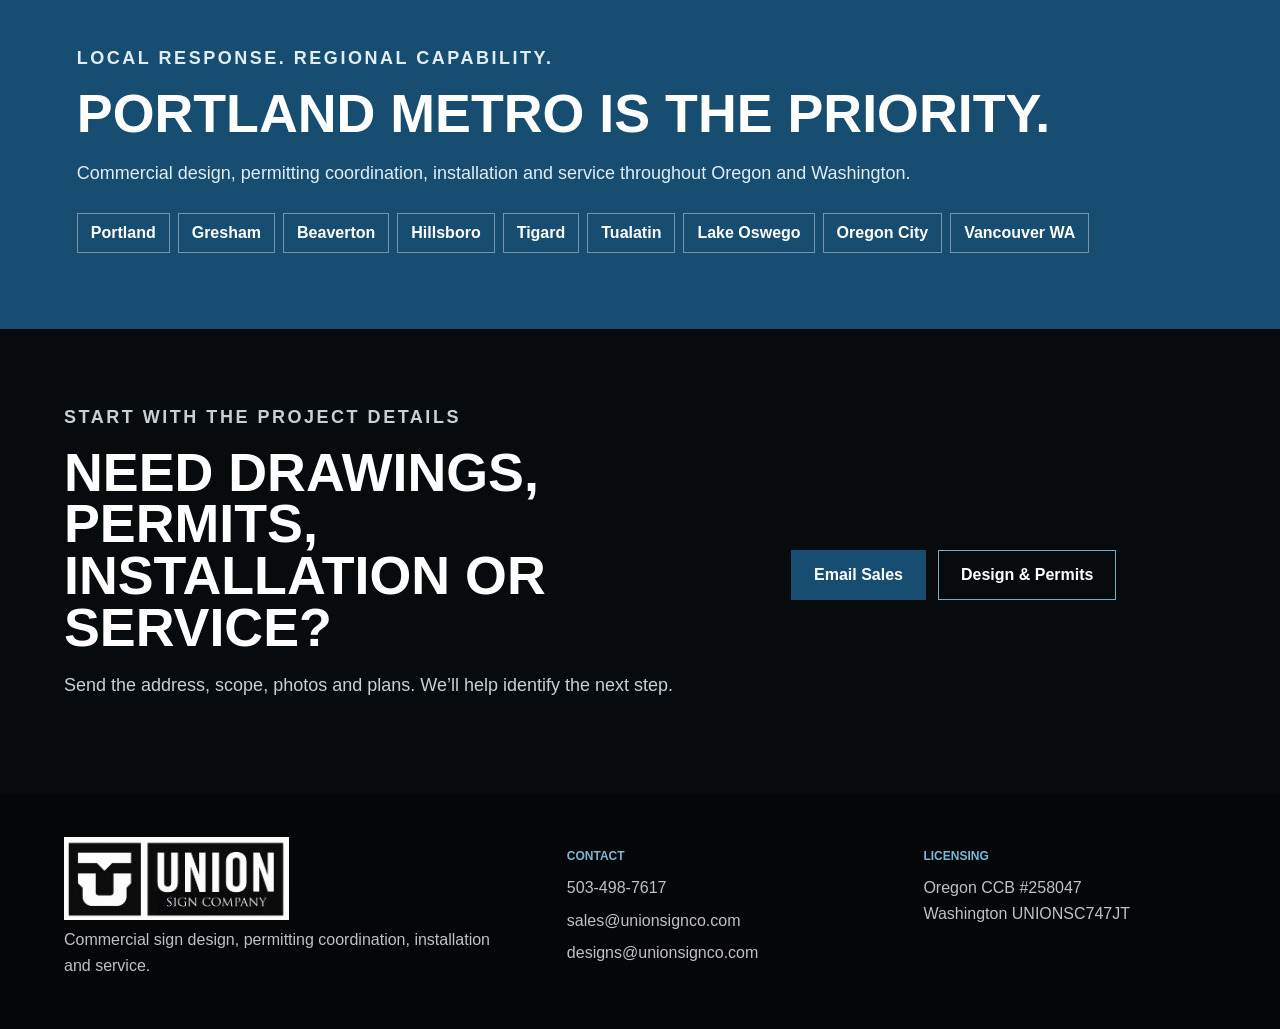
==== commit dcdf15a6: "Refine preview photo sizing and use clearer storefront project image" ====
--- a/preview/index.html
+++ b/preview/index.html
@@ -5,26 +5,25 @@
 <meta name="viewport" content="width=device-width,initial-scale=1">
 <meta name="robots" content="noindex,nofollow">
 <title>Union Sign Company — Redesign Preview</title>
-<meta name="description" content="Union Sign Company website redesign preview.">
+<meta name="description" content="Private review preview for Union Sign Company.">
 <script src="../logo-data.js"></script>
 <style>
-:root{--ink:#0a0d10;--charcoal:#11161a;--paper:#f4f5f4;--white:#fff;--blue:#164d70;--blue2:#0e3550;--line:#d9dee1;--muted:#68737b}*{box-sizing:border-box}html{scroll-behavior:smooth}body{margin:0;font-family:Arial,Helvetica,sans-serif;color:var(--ink);background:#fff}a{text-decoration:none;color:inherit}img{display:block;max-width:100%}.top{padding:9px 4vw;background:#080b0d;color:#dce4e8;display:flex;justify-content:space-between;gap:20px;font-size:12px;font-weight:800;letter-spacing:.04em}.header{height:80px;position:sticky;top:0;z-index:20;padding:0 4vw;background:rgba(255,255,255,.97);display:grid;grid-template-columns:220px 1fr auto;align-items:center;border-bottom:1px solid var(--line)}.brand{width:205px}.brand img,.footer-logo{width:100%;height:auto}.nav{display:flex;justify-content:center;gap:24px;font-size:13px;font-weight:800}.nav a:hover{color:var(--blue)}.actions{display:flex;align-items:center;gap:14px}.btn{display:inline-flex;min-height:50px;padding:0 22px;align-items:center;justify-content:center;background:var(--blue);border:1px solid var(--blue);color:#fff;font-weight:900}.btn:hover{background:var(--blue2)}.btn.outline{background:transparent;border-color:#7faac2}.mobile{display:none}.eyebrow{margin:0 0 14px;color:#5e9fc4;text-transform:uppercase;letter-spacing:.14em;font-weight:900;font-size:12px}.hero{display:grid;grid-template-columns:minmax(0,1.08fr) minmax(420px,.92fr);min-height:660px;background:#080b0d;color:#fff}.hero-copy{padding:90px 5vw;display:flex;flex-direction:column;justify-content:center}.hero h1,.section h2,.design h2,.area h2,.cta h2{font-family:Impact,"Arial Narrow",Arial,sans-serif;text-transform:uppercase;line-height:.96;margin:0}.hero h1{font-size:clamp(52px,6vw,92px);max-width:850px}.lead{max-width:720px;font-size:20px;line-height:1.65;color:#d8e0e4}.hero-buttons{display:flex;gap:12px;flex-wrap:wrap;margin-top:28px}.hero-photo{background:#161e23;padding:34px;display:flex;align-items:center;justify-content:center}.hero-photo img{width:auto;height:auto;max-width:100%;max-height:590px;object-fit:contain}.trust{display:grid;grid-template-columns:repeat(4,1fr);background:#10161a;color:#fff}.trust div{padding:20px 3vw;border-right:1px solid #293238}.trust div:last-child{border-right:0}.trust small{display:block;color:#79b8db;text-transform:uppercase;font-weight:900;letter-spacing:.1em;margin-bottom:5px}.section{padding:86px 5vw}.paper{background:var(--paper)}.dark{background:#0b0f12;color:#fff}.heading{display:grid;grid-template-columns:1.1fr .9fr;gap:7vw;align-items:end;margin-bottom:42px}.section h2,.design h2,.area h2,.cta h2{font-size:clamp(38px,4.2vw,64px)}.heading>p{color:var(--muted);line-height:1.7;font-size:17px;margin:0}.dark .heading>p{color:#bdc7cc}.process{display:grid;grid-template-columns:repeat(4,1fr);border:1px solid var(--line);background:#fff}.process article{padding:28px;border-right:1px solid var(--line);min-height:250px}.process article:last-child{border:0}.num{color:var(--blue);font-family:Impact,sans-serif}.process h3{margin:38px 0 10px;font-size:22px}.process p{color:var(--muted);line-height:1.6}.design{display:grid;grid-template-columns:.9fr 1.1fr;background:#0e1519;color:#fff}.drawing{min-height:570px;position:relative;background:#101a21;background-image:linear-gradient(rgba(121,184,219,.13) 1px,transparent 1px),linear-gradient(90deg,rgba(121,184,219,.13) 1px,transparent 1px);background-size:30px 30px;overflow:hidden}.drawing:before{content:"";position:absolute;width:58%;height:38%;left:18%;top:22%;border:2px solid rgba(121,184,219,.6);transform:skewY(-3deg)}.drawing:after{content:"SIGN ELEVATION / PERMIT SET";position:absolute;left:8%;bottom:9%;font:58px/1 Impact,sans-serif;color:rgba(255,255,255,.08)}.design-copy{padding:80px 7vw}.design-copy p,.design-copy li{color:#c5cfd4;line-height:1.7;font-size:17px}.design-copy li{margin:7px 0}.services{display:grid;grid-template-columns:repeat(3,1fr);gap:14px}.service{padding:30px;background:#fff;border:1px solid var(--line);min-height:220px}.service h3{font-size:22px;margin:32px 0 10px}.service p{color:var(--muted);line-height:1.6}.feature{display:grid;grid-template-columns:minmax(320px,.8fr) 1.2fr;gap:44px;align-items:center;background:#151b1f;border:1px solid #283138;padding:26px}.feature-photo{background:#20272c;padding:14px;display:flex;align-items:center;justify-content:center}.feature-photo img{width:auto;height:auto;max-width:100%;max-height:680px;object-fit:contain}.feature h3{font-size:34px;margin:8px 0 12px}.feature p{color:#c7d0d5;line-height:1.7;font-size:17px}.photo-note{margin-top:24px;padding:18px 20px;border-left:4px solid #5e9fc4;background:#12181c;color:#bac6cc;line-height:1.65}.area{padding:80px 6vw;background:var(--blue);color:#fff}.area p{font-size:18px;line-height:1.7;color:#e1edf3}.cities{display:flex;flex-wrap:wrap;gap:8px;margin-top:25px}.cities span{padding:10px 13px;border:1px solid rgba(255,255,255,.4);font-weight:800}.cta{padding:78px 5vw;background:#080b0d;color:#fff;display:grid;grid-template-columns:1.2fr .8fr;gap:7vw;align-items:center}.cta p{color:#c7d0d5;font-size:18px;line-height:1.65}.footer{padding:45px 5vw;background:#050607;color:#bbc3c7;display:grid;grid-template-columns:1.2fr .8fr .8fr;gap:5vw}.footer-logo{width:225px}.footer a,.footer p{display:block;margin:7px 0;line-height:1.6}.footer h3{color:#79b8db;font-size:12px;text-transform:uppercase;letter-spacing:.1em}@media(max-width:980px){.header{grid-template-columns:1fr auto}.nav,.actions{display:none}.mobile{display:block;font-weight:900}.hero{grid-template-columns:1fr}.hero-photo{padding:22px 5vw 48px}.hero-photo img{max-height:none;max-width:700px}.trust{grid-template-columns:1fr 1fr}.heading,.design,.cta,.footer,.feature{grid-template-columns:1fr}.process{grid-template-columns:1fr 1fr}.services{grid-template-columns:1fr 1fr}.drawing{min-height:390px}}@media(max-width:620px){.top{display:none}.header{height:70px;padding:0 18px}.brand{width:165px}.hero-copy{padding:70px 22px 45px}.hero h1{font-size:43px}.hero-buttons .btn{width:100%}.hero-photo{padding:12px 18px 36px}.trust,.process,.services{grid-template-columns:1fr}.trust div{border-right:0;border-bottom:1px solid #293238}.section,.design-copy,.area,.cta,.footer{padding:62px 21px}.drawing{min-height:320px}.feature{padding:14px;gap:18px}.feature-photo{padding:8px}}
+:root{--ink:#0a0e11;--paper:#f4f5f4;--blue:#164d70;--blue2:#0d344e;--line:#d7dde0;--muted:#66727a}*{box-sizing:border-box}html{scroll-behavior:smooth}body{margin:0;font-family:Arial,Helvetica,sans-serif;color:var(--ink);background:#fff}a{text-decoration:none;color:inherit}img{display:block;max-width:100%;height:auto}.top{padding:9px 4vw;background:#080b0d;color:#dce4e8;display:flex;justify-content:space-between;font-size:12px;font-weight:800}.header{height:80px;position:sticky;top:0;z-index:20;padding:0 4vw;background:rgba(255,255,255,.97);display:grid;grid-template-columns:220px 1fr auto;align-items:center;border-bottom:1px solid var(--line)}.brand{width:205px}.brand img,.footer-logo{width:100%;height:auto}.nav{display:flex;justify-content:center;gap:24px;font-size:13px;font-weight:800}.actions{display:flex;align-items:center;gap:14px}.btn{display:inline-flex;min-height:50px;padding:0 22px;align-items:center;justify-content:center;background:var(--blue);border:1px solid var(--blue);color:#fff;font-weight:900}.btn:hover{background:var(--blue2)}.btn.outline{background:transparent;border-color:#7faac2}.mobile{display:none}.eyebrow{margin:0 0 14px;color:#5e9fc4;text-transform:uppercase;letter-spacing:.14em;font-weight:900;font-size:12px}.hero{display:grid;grid-template-columns:minmax(0,1.15fr) minmax(340px,.7fr);min-height:610px;background:#080b0d;color:#fff}.hero-copy{padding:80px 5vw;display:flex;flex-direction:column;justify-content:center}.hero h1,h2{font-family:Impact,"Arial Narrow",Arial,sans-serif;text-transform:uppercase;line-height:.96;margin:0}.hero h1{font-size:clamp(52px,6vw,88px);max-width:820px}.lead{max-width:720px;font-size:20px;line-height:1.65;color:#d8e0e4}.hero-buttons{display:flex;gap:12px;flex-wrap:wrap;margin-top:28px}.hero-photo{background:#151c21;padding:32px;display:flex;align-items:center;justify-content:center}.hero-photo img{width:min(100%,410px);object-fit:contain}.trust{display:grid;grid-template-columns:repeat(4,1fr);background:#10161a;color:#fff}.trust div{padding:20px 3vw;border-right:1px solid #293238}.trust small{display:block;color:#79b8db;text-transform:uppercase;font-weight:900;letter-spacing:.1em;margin-bottom:5px}.section{padding:82px 5vw}.paper{background:var(--paper)}.dark{background:#0b0f12;color:#fff}.heading{display:grid;grid-template-columns:1.1fr .9fr;gap:7vw;align-items:end;margin-bottom:40px}h2{font-size:clamp(38px,4.2vw,62px)}.heading>p{color:var(--muted);line-height:1.7;font-size:17px;margin:0}.dark .heading>p{color:#bdc7cc}.process{display:grid;grid-template-columns:repeat(4,1fr);border:1px solid var(--line);background:#fff}.process article{padding:28px;border-right:1px solid var(--line);min-height:235px}.num{color:var(--blue);font-family:Impact,sans-serif}.process h3{margin:35px 0 10px;font-size:22px}.process p,.service p{color:var(--muted);line-height:1.6}.design{display:grid;grid-template-columns:.9fr 1.1fr;background:#0e1519;color:#fff}.drawing{min-height:520px;position:relative;background:#101a21;background-image:linear-gradient(rgba(121,184,219,.13) 1px,transparent 1px),linear-gradient(90deg,rgba(121,184,219,.13) 1px,transparent 1px);background-size:30px 30px}.drawing:before{content:"";position:absolute;width:58%;height:38%;left:18%;top:22%;border:2px solid rgba(121,184,219,.6);transform:skewY(-3deg)}.drawing:after{content:"SIGN ELEVATION / PERMIT SET";position:absolute;left:8%;bottom:9%;font:54px/1 Impact,sans-serif;color:rgba(255,255,255,.08)}.design-copy{padding:76px 7vw}.design-copy p,.design-copy li{color:#c5cfd4;line-height:1.7;font-size:17px}.project-grid{display:grid;grid-template-columns:repeat(3,1fr);gap:22px;align-items:start}.project{background:#151b1f;border:1px solid #283138;overflow:hidden}.project-photo{background:#20272c;padding:18px;display:flex;align-items:center;justify-content:center;min-height:300px}.project-photo img{width:min(100%,330px);object-fit:contain}.project .copy{padding:22px}.project span{color:#8bc4e4;text-transform:uppercase;font-size:11px;font-weight:900;letter-spacing:.1em}.project h3{font-size:25px;margin:7px 0;color:#fff}.project p{color:#c7d0d5;line-height:1.55;margin-bottom:0}.services{display:grid;grid-template-columns:repeat(3,1fr);gap:14px}.service{padding:30px;background:#fff;border:1px solid var(--line);min-height:210px}.service h3{font-size:22px;margin:30px 0 10px}.photo-feature{display:grid;grid-template-columns:minmax(0,.8fr) minmax(340px,1fr);gap:36px;align-items:center;margin-top:44px;padding:28px;background:#fff;border:1px solid var(--line)}.photo-feature .frame{background:#e8ecee;padding:18px;display:flex;justify-content:center}.photo-feature img{width:min(100%,360px);object-fit:contain}.photo-feature h3{font-size:31px;margin:8px 0 12px}.photo-feature p{color:var(--muted);line-height:1.7;font-size:17px}.area{padding:76px 6vw;background:var(--blue);color:#fff}.area p{font-size:18px;line-height:1.7;color:#e1edf3}.cities{display:flex;flex-wrap:wrap;gap:8px;margin-top:25px}.cities span{padding:10px 13px;border:1px solid rgba(255,255,255,.4);font-weight:800}.cta{padding:74px 5vw;background:#080b0d;color:#fff;display:grid;grid-template-columns:1.2fr .8fr;gap:7vw;align-items:center}.cta p{color:#c7d0d5;font-size:18px;line-height:1.65}.footer{padding:44px 5vw;background:#050607;color:#bbc3c7;display:grid;grid-template-columns:1.2fr .8fr .8fr;gap:5vw}.footer-logo{width:225px}.footer a,.footer p{display:block;margin:7px 0;line-height:1.6}.footer h3{color:#79b8db;font-size:12px;text-transform:uppercase}@media(max-width:980px){.header{grid-template-columns:1fr auto}.nav,.actions{display:none}.mobile{display:block;font-weight:900}.hero{grid-template-columns:1fr}.hero-photo{padding:20px 5vw 46px}.hero-photo img{width:min(100%,380px)}.trust{grid-template-columns:1fr 1fr}.heading,.design,.cta,.footer,.photo-feature{grid-template-columns:1fr}.process{grid-template-columns:1fr 1fr}.project-grid,.services{grid-template-columns:1fr 1fr}}@media(max-width:620px){.top{display:none}.header{height:70px;padding:0 18px}.brand{width:165px}.hero-copy{padding:65px 22px 40px}.hero h1{font-size:43px}.hero-buttons .btn{width:100%}.hero-photo img{width:min(100%,320px)}.trust,.process,.project-grid,.services{grid-template-columns:1fr}.section,.design-copy,.area,.cta,.footer{padding:58px 21px}.drawing{min-height:300px}.project-photo{min-height:0}.project-photo img,.photo-feature img{width:min(100%,310px)}}
 </style>
 </head>
 <body>
 <div class="top"><span>PORTLAND METRO · OREGON + WASHINGTON</span><span>503-498-7617 · DESIGN · PERMITS · INSTALLATION · SERVICE</span></div>
-<header class="header"><a class="brand" href="#top"><img data-logo alt="Union Sign Company"></a><nav class="nav"><a href="#design">Design & Permits</a><a href="#services">Services</a><a href="#work">Project Work</a><a href="#area">Service Area</a></nav><div class="actions"><b>503-498-7617</b><a class="btn" href="#contact">Request a Quote</a></div><span class="mobile">MENU</span></header>
+<header class="header"><a class="brand" href="#top"><img data-logo alt="Union Sign Company"></a><nav class="nav"><a href="#design">Design & Permits</a><a href="#projects">Projects</a><a href="#services">Services</a><a href="#area">Service Area</a></nav><div class="actions"><b>503-498-7617</b><a class="btn" href="#contact">Request a Quote</a></div><span class="mobile">MENU</span></header>
 <main id="top">
-<section class="hero"><div class="hero-copy"><p class="eyebrow">Commercial sign partner · Portland metro</p><h1>Designed. Permitted. Installed. Serviced.</h1><p class="lead">From permit-ready drawings to bucket-truck field service, Union Sign Company helps businesses move commercial sign projects from concept to completion.</p><div class="hero-buttons"><a class="btn" href="#contact">Request a Quote</a><a class="btn outline" href="#work">View Our Work</a></div></div><div class="hero-photo"><img src="images/natural-grocers.jpg?v=8" alt="Union Sign Company bucket truck servicing Natural Grocers exterior signage"></div></section>
+<section class="hero"><div class="hero-copy"><p class="eyebrow">Commercial sign partner · Portland metro</p><h1>Designed. Permitted. Installed. Serviced.</h1><p class="lead">From permit-ready drawings to bucket-truck field service, Union Sign Company helps businesses move commercial sign projects from concept to completion.</p><div class="hero-buttons"><a class="btn" href="#contact">Request a Quote</a><a class="btn outline" href="#projects">View Our Work</a></div></div><div class="hero-photo"><img src="images/natural-grocers.jpg?v=9" alt="Union Sign Company bucket truck servicing Natural Grocers exterior signage"></div></section>
 <section class="trust"><div><small>Licensed</small><strong>Oregon CCB #258047</strong></div><div><small>Washington</small><strong>UNIONSC747JT</strong></div><div><small>Technical</small><strong>Design & Permit Drawings</strong></div><div><small>Field Ready</small><strong>Commercial Sign & Lighting Service</strong></div></section>
 <section class="section paper"><div class="heading"><div><p class="eyebrow">One experienced partner</p><h2>From first drawing to final service call.</h2></div><p>We connect technical office work with the real jobsite: design, permit coordination, surveys, installation, electrical troubleshooting and closeout documentation.</p></div><div class="process"><article><span class="num">01</span><h3>Design & Permit Drawings</h3><p>Scaled elevations, site plans, sign details and permit-ready packages.</p></article><article><span class="num">02</span><h3>Code & Permit Coordination</h3><p>Local requirements, revisions and engineering coordination where required.</p></article><article><span class="num">03</span><h3>Commercial Installation</h3><p>Storefront, monument, pole/pylon and dimensional-letter installation.</p></article><article><span class="num">04</span><h3>Service & Maintenance</h3><p>Electrical repair, LED retrofits, surveys and bucket-truck support.</p></article></div></section>
 <section class="design" id="design"><div class="drawing"></div><div class="design-copy"><p class="eyebrow">Flagship capability</p><h2>Design & permit drawings built for the real jobsite.</h2><p>Our drawing packages are developed around the building, sign type, attachment method, access conditions and local requirements—not just the rendering.</p><ul><li>Scaled elevations and sign layouts</li><li>Site plans and sign-area documentation</li><li>Sign construction and attachment details</li><li>Landlord and municipal submittal packages</li><li>Permit revisions and code coordination</li><li>Engineering coordination when required</li></ul><a class="btn" href="mailto:designs@unionsignco.com?subject=Design%20and%20Permit%20Drawing%20Request">Start a Design / Permit Project</a></div></section>
-<section class="section paper" id="services"><div class="heading"><div><p class="eyebrow">Commercial capabilities</p><h2>What we handle.</h2></div><p>The services stay clear and readable without shrinking project photography into decorative thumbnails.</p></div><div class="services"><article class="service"><span class="num">01</span><h3>Design & Permit Drawings</h3><p>Scaled elevations, site plans, sign details, landlord packages and municipal submittal documentation.</p></article><article class="service"><span class="num">02</span><h3>Commercial Installation</h3><p>Storefront, monument, pole/pylon, cabinet and dimensional-letter installation.</p></article><article class="service"><span class="num">03</span><h3>Sign Repair & Electrical</h3><p>Troubleshooting illuminated signs, wiring, power supplies, controls and sign circuits.</p></article><article class="service"><span class="num">04</span><h3>LED Retrofits</h3><p>Lighting upgrades focused on visibility, serviceability and reduced maintenance.</p></article><article class="service"><span class="num">05</span><h3>Surveys & Documentation</h3><p>Field measurements, access notes, photos and existing-condition documentation.</p></article><article class="service"><span class="num">06</span><h3>Bucket-Truck Service</h3><p>Elevated access for service, repair, survey, lighting, installation and removals.</p></article></div></section>
-<section class="section dark" id="work"><div class="heading"><div><p class="eyebrow">Actual Union Sign Company field work</p><h2>Project photography should prove the capability.</h2></div><p>The photo is displayed at its natural proportions with no forced crop or enlargement beyond the available source resolution.</p></div><div class="feature"><div class="feature-photo"><img src="images/natural-grocers.jpg?v=8" alt="Natural Grocers storefront sign service with Union Sign Company bucket truck"></div><div><span class="eyebrow">Bucket-Truck Sign Service</span><h3>Natural Grocers</h3><p>This layout keeps the storefront, sign position, truck and access conditions visible so customers can understand the actual scale and nature of the field work.</p><div class="photo-note">Other project photos are temporarily hidden from this preview until their full-resolution source files are actually committed to the website. That is intentional—no more broken boxes, thumbnail-size enlargements or blurry stand-ins.</div></div></div></section>
+<section class="section dark" id="projects"><div class="heading"><div><p class="eyebrow">Actual Union Sign Company work</p><h2>Real projects. Clearer project photography.</h2></div><p>The photos are now kept closer to their practical display size instead of being enlarged across oversized frames.</p></div><div class="project-grid"><article class="project"><div class="project-photo"><img src="images/natural-grocers.jpg?v=9" alt="Natural Grocers storefront sign service"></div><div class="copy"><span>Bucket-Truck Sign Service</span><h3>Natural Grocers</h3><p>Commercial storefront field work using Union Sign Company access equipment.</p></div></article><article class="project"><div class="project-photo"><img src="images/boot-barn.jpg?v=9" alt="Boot Barn storefront with Union Sign Company truck"></div><div class="copy"><span>Retail Storefront Sign Work</span><h3>Boot Barn</h3><p>Exterior retail signage with field access and service coordination.</p></div></article><article class="project"><div class="project-photo"><img src="images/yays-pole.jpg?v=9" alt="Yays Market storefront signage"></div><div class="copy"><span>Storefront Sign Installation</span><h3>Yays Market</h3><p>A clearer storefront view showing the building-mounted sign and installation context.</p></div></article></div></section>
+<section class="section paper" id="services"><div class="heading"><div><p class="eyebrow">Commercial capabilities</p><h2>What we handle.</h2></div><p>The service section stays text-forward so the project photography remains large enough to understand without becoming a blurry decorative thumbnail.</p></div><div class="services"><article class="service"><span class="num">01</span><h3>Design & Permit Drawings</h3><p>Scaled elevations, site plans, sign details, landlord packages and municipal submittal documentation.</p></article><article class="service"><span class="num">02</span><h3>Commercial Installation</h3><p>Storefront, monument, pole/pylon, cabinet and dimensional-letter installation.</p></article><article class="service"><span class="num">03</span><h3>Sign Repair & Electrical</h3><p>Troubleshooting illuminated signs, wiring, power supplies, controls and sign circuits.</p></article><article class="service"><span class="num">04</span><h3>LED Retrofits</h3><p>Lighting upgrades focused on visibility, serviceability and reduced maintenance.</p></article><article class="service"><span class="num">05</span><h3>Surveys & Documentation</h3><p>Field measurements, access notes, photos and existing-condition documentation.</p></article><article class="service"><span class="num">06</span><h3>Bucket-Truck Service</h3><p>Elevated access for service, repair, survey, lighting, installation and removals.</p></article></div><div class="photo-feature"><div class="frame"><img src="images/boot-barn.jpg?v=9" alt="Boot Barn commercial storefront project"></div><div><p class="eyebrow">Storefront & building signs</p><h3>Show the whole job without over-enlarging the photo.</h3><p>The updated photo treatment keeps the complete frame visible while limiting display size so the available source image stays cleaner and sharper.</p></div></div></section>
 <section class="area" id="area"><p class="eyebrow">Local response. Regional capability.</p><h2>Portland metro is the priority.</h2><p>Commercial design, permitting coordination, installation and service throughout Oregon and Washington.</p><div class="cities"><span>Portland</span><span>Gresham</span><span>Beaverton</span><span>Hillsboro</span><span>Tigard</span><span>Tualatin</span><span>Lake Oswego</span><span>Oregon City</span><span>Vancouver WA</span></div></section>
 <section class="cta" id="contact"><div><p class="eyebrow">Start with the project details</p><h2>Need drawings, permits, installation or service?</h2><p>Send the address, scope, photos and plans. We’ll help identify the next step.</p></div><div class="hero-buttons"><a class="btn" href="mailto:sales@unionsignco.com?subject=Website%20Quote%20Request">Email Sales</a><a class="btn outline" href="mailto:designs@unionsignco.com?subject=Design%20and%20Permit%20Request">Design & Permits</a></div></section>
 </main>
 <footer class="footer"><div><img class="footer-logo" data-logo alt="Union Sign Company"><p>Commercial sign design, permitting coordination, installation and service.</p></div><div><h3>Contact</h3><a href="tel:+15034987617">503-498-7617</a><a href="mailto:sales@unionsignco.com">sales@unionsignco.com</a><a href="mailto:designs@unionsignco.com">designs@unionsignco.com</a></div><div><h3>Licensing</h3><p>Oregon CCB #258047<br>Washington UNIONSC747JT</p></div></footer>
 <script>document.querySelectorAll('[data-logo]').forEach(function(i){if(window.UNION_LOGO)i.src=window.UNION_LOGO});</script>
-</body>
-</html>+</body></html>
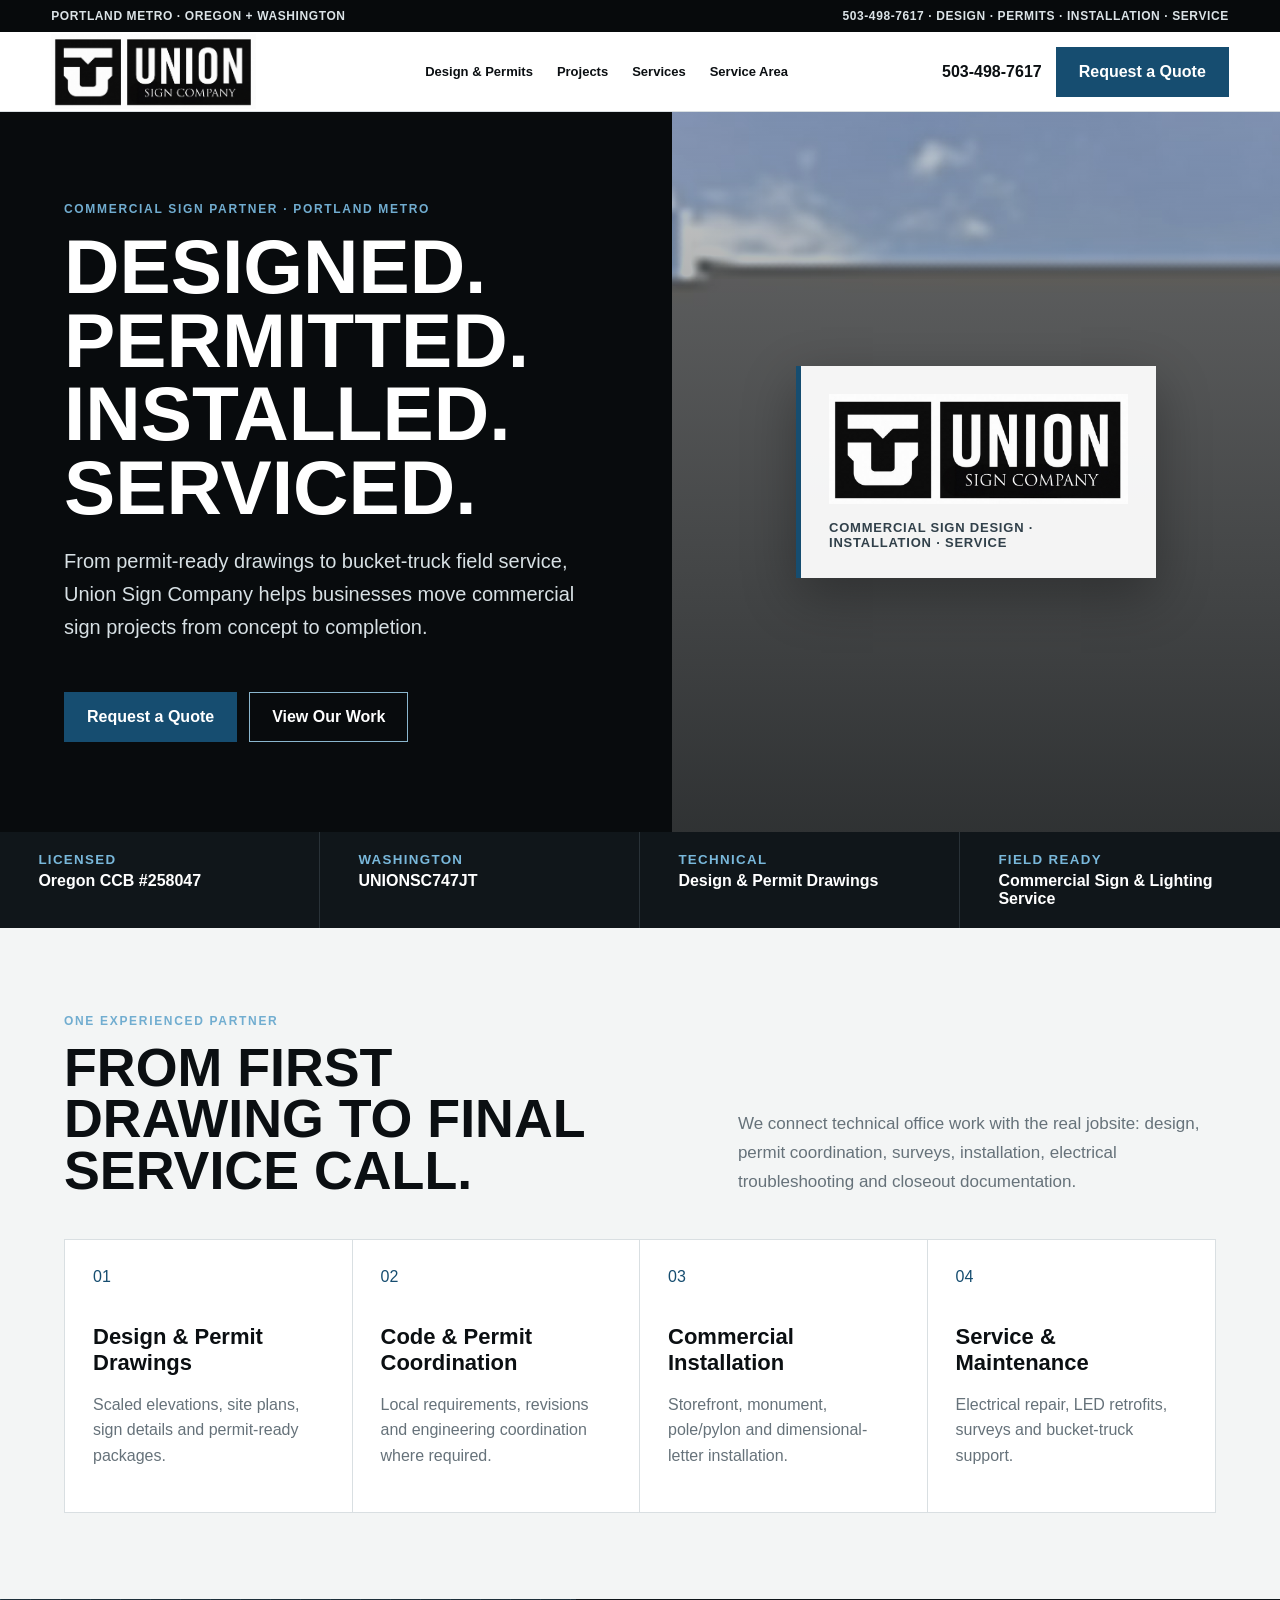
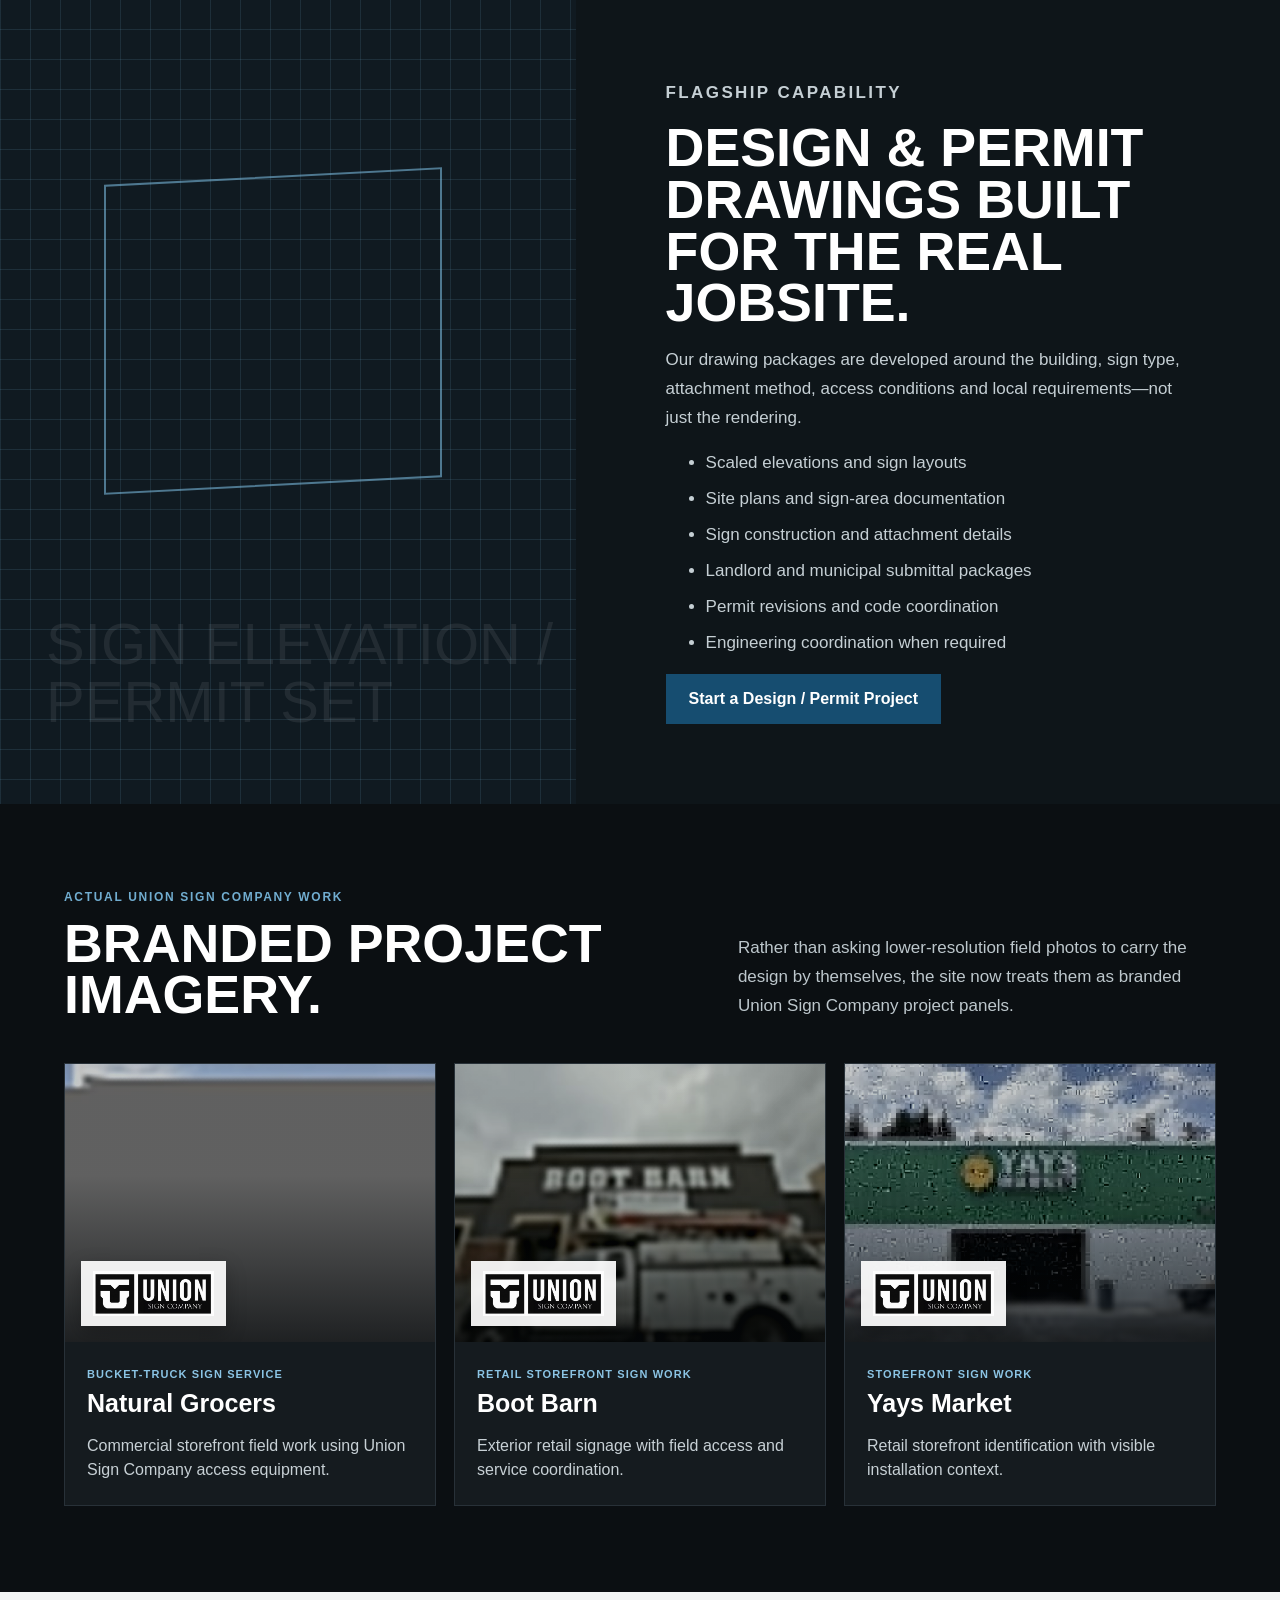
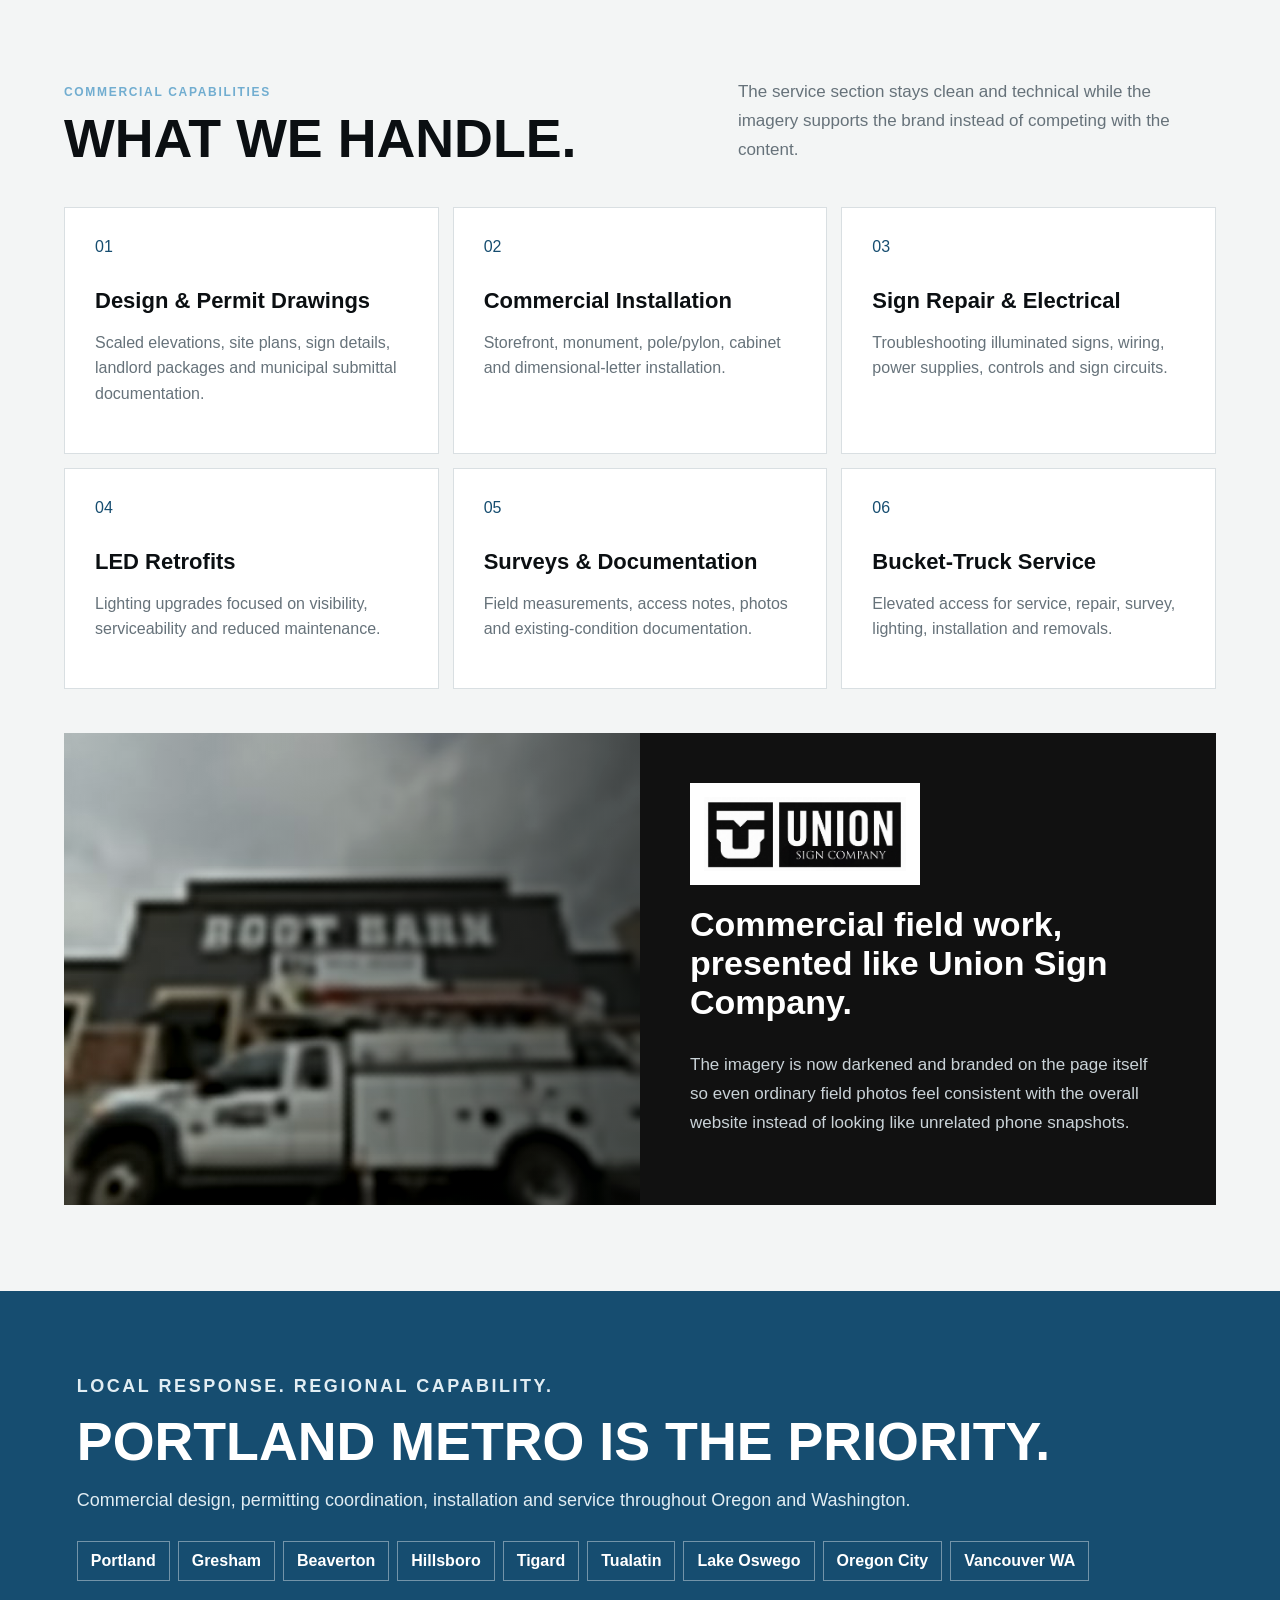
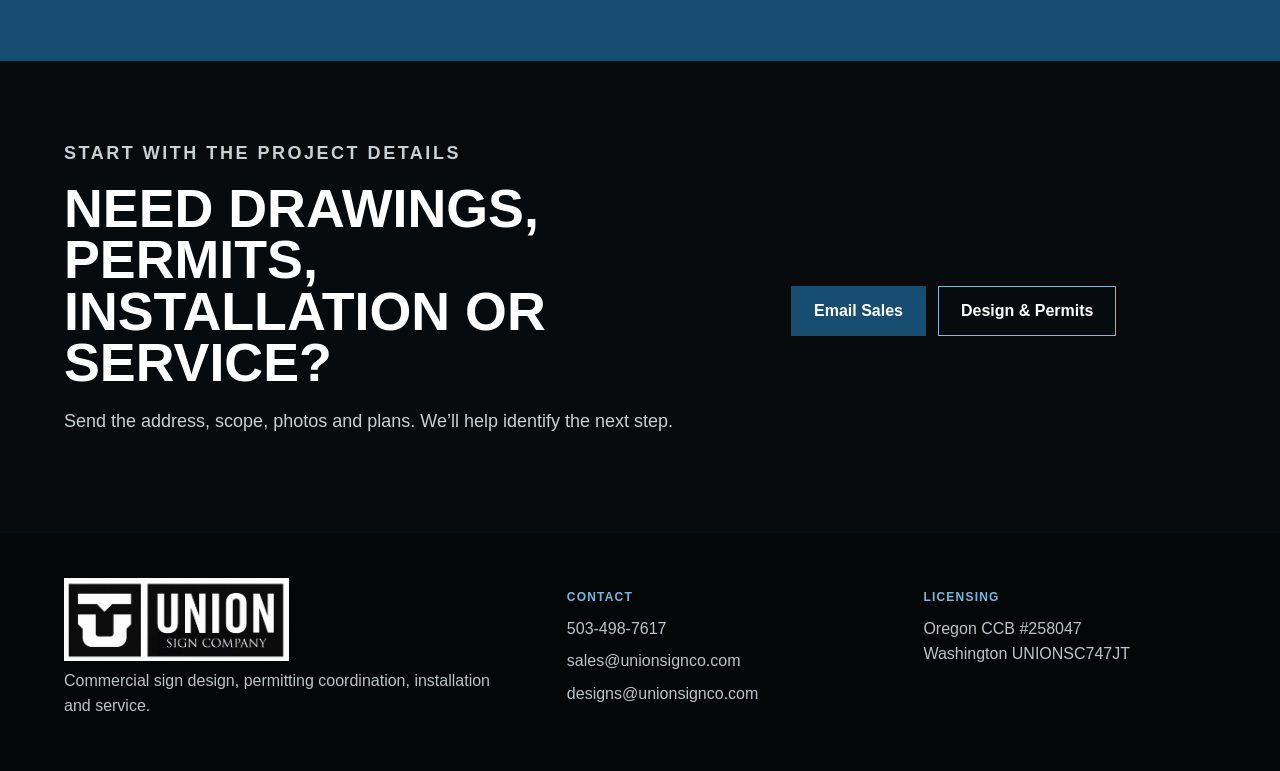
==== commit 6f624db1: "Rebrand preview photo treatment with Union Sign overlays" ====
--- a/preview/index.html
+++ b/preview/index.html
@@ -8,22 +8,23 @@
 <meta name="description" content="Private review preview for Union Sign Company.">
 <script src="../logo-data.js"></script>
 <style>
-:root{--ink:#0a0e11;--paper:#f4f5f4;--blue:#164d70;--blue2:#0d344e;--line:#d7dde0;--muted:#66727a}*{box-sizing:border-box}html{scroll-behavior:smooth}body{margin:0;font-family:Arial,Helvetica,sans-serif;color:var(--ink);background:#fff}a{text-decoration:none;color:inherit}img{display:block;max-width:100%;height:auto}.top{padding:9px 4vw;background:#080b0d;color:#dce4e8;display:flex;justify-content:space-between;font-size:12px;font-weight:800}.header{height:80px;position:sticky;top:0;z-index:20;padding:0 4vw;background:rgba(255,255,255,.97);display:grid;grid-template-columns:220px 1fr auto;align-items:center;border-bottom:1px solid var(--line)}.brand{width:205px}.brand img,.footer-logo{width:100%;height:auto}.nav{display:flex;justify-content:center;gap:24px;font-size:13px;font-weight:800}.actions{display:flex;align-items:center;gap:14px}.btn{display:inline-flex;min-height:50px;padding:0 22px;align-items:center;justify-content:center;background:var(--blue);border:1px solid var(--blue);color:#fff;font-weight:900}.btn:hover{background:var(--blue2)}.btn.outline{background:transparent;border-color:#7faac2}.mobile{display:none}.eyebrow{margin:0 0 14px;color:#5e9fc4;text-transform:uppercase;letter-spacing:.14em;font-weight:900;font-size:12px}.hero{display:grid;grid-template-columns:minmax(0,1.15fr) minmax(340px,.7fr);min-height:610px;background:#080b0d;color:#fff}.hero-copy{padding:80px 5vw;display:flex;flex-direction:column;justify-content:center}.hero h1,h2{font-family:Impact,"Arial Narrow",Arial,sans-serif;text-transform:uppercase;line-height:.96;margin:0}.hero h1{font-size:clamp(52px,6vw,88px);max-width:820px}.lead{max-width:720px;font-size:20px;line-height:1.65;color:#d8e0e4}.hero-buttons{display:flex;gap:12px;flex-wrap:wrap;margin-top:28px}.hero-photo{background:#151c21;padding:32px;display:flex;align-items:center;justify-content:center}.hero-photo img{width:min(100%,410px);object-fit:contain}.trust{display:grid;grid-template-columns:repeat(4,1fr);background:#10161a;color:#fff}.trust div{padding:20px 3vw;border-right:1px solid #293238}.trust small{display:block;color:#79b8db;text-transform:uppercase;font-weight:900;letter-spacing:.1em;margin-bottom:5px}.section{padding:82px 5vw}.paper{background:var(--paper)}.dark{background:#0b0f12;color:#fff}.heading{display:grid;grid-template-columns:1.1fr .9fr;gap:7vw;align-items:end;margin-bottom:40px}h2{font-size:clamp(38px,4.2vw,62px)}.heading>p{color:var(--muted);line-height:1.7;font-size:17px;margin:0}.dark .heading>p{color:#bdc7cc}.process{display:grid;grid-template-columns:repeat(4,1fr);border:1px solid var(--line);background:#fff}.process article{padding:28px;border-right:1px solid var(--line);min-height:235px}.num{color:var(--blue);font-family:Impact,sans-serif}.process h3{margin:35px 0 10px;font-size:22px}.process p,.service p{color:var(--muted);line-height:1.6}.design{display:grid;grid-template-columns:.9fr 1.1fr;background:#0e1519;color:#fff}.drawing{min-height:520px;position:relative;background:#101a21;background-image:linear-gradient(rgba(121,184,219,.13) 1px,transparent 1px),linear-gradient(90deg,rgba(121,184,219,.13) 1px,transparent 1px);background-size:30px 30px}.drawing:before{content:"";position:absolute;width:58%;height:38%;left:18%;top:22%;border:2px solid rgba(121,184,219,.6);transform:skewY(-3deg)}.drawing:after{content:"SIGN ELEVATION / PERMIT SET";position:absolute;left:8%;bottom:9%;font:54px/1 Impact,sans-serif;color:rgba(255,255,255,.08)}.design-copy{padding:76px 7vw}.design-copy p,.design-copy li{color:#c5cfd4;line-height:1.7;font-size:17px}.project-grid{display:grid;grid-template-columns:repeat(3,1fr);gap:22px;align-items:start}.project{background:#151b1f;border:1px solid #283138;overflow:hidden}.project-photo{background:#20272c;padding:18px;display:flex;align-items:center;justify-content:center;min-height:300px}.project-photo img{width:min(100%,330px);object-fit:contain}.project .copy{padding:22px}.project span{color:#8bc4e4;text-transform:uppercase;font-size:11px;font-weight:900;letter-spacing:.1em}.project h3{font-size:25px;margin:7px 0;color:#fff}.project p{color:#c7d0d5;line-height:1.55;margin-bottom:0}.services{display:grid;grid-template-columns:repeat(3,1fr);gap:14px}.service{padding:30px;background:#fff;border:1px solid var(--line);min-height:210px}.service h3{font-size:22px;margin:30px 0 10px}.photo-feature{display:grid;grid-template-columns:minmax(0,.8fr) minmax(340px,1fr);gap:36px;align-items:center;margin-top:44px;padding:28px;background:#fff;border:1px solid var(--line)}.photo-feature .frame{background:#e8ecee;padding:18px;display:flex;justify-content:center}.photo-feature img{width:min(100%,360px);object-fit:contain}.photo-feature h3{font-size:31px;margin:8px 0 12px}.photo-feature p{color:var(--muted);line-height:1.7;font-size:17px}.area{padding:76px 6vw;background:var(--blue);color:#fff}.area p{font-size:18px;line-height:1.7;color:#e1edf3}.cities{display:flex;flex-wrap:wrap;gap:8px;margin-top:25px}.cities span{padding:10px 13px;border:1px solid rgba(255,255,255,.4);font-weight:800}.cta{padding:74px 5vw;background:#080b0d;color:#fff;display:grid;grid-template-columns:1.2fr .8fr;gap:7vw;align-items:center}.cta p{color:#c7d0d5;font-size:18px;line-height:1.65}.footer{padding:44px 5vw;background:#050607;color:#bbc3c7;display:grid;grid-template-columns:1.2fr .8fr .8fr;gap:5vw}.footer-logo{width:225px}.footer a,.footer p{display:block;margin:7px 0;line-height:1.6}.footer h3{color:#79b8db;font-size:12px;text-transform:uppercase}@media(max-width:980px){.header{grid-template-columns:1fr auto}.nav,.actions{display:none}.mobile{display:block;font-weight:900}.hero{grid-template-columns:1fr}.hero-photo{padding:20px 5vw 46px}.hero-photo img{width:min(100%,380px)}.trust{grid-template-columns:1fr 1fr}.heading,.design,.cta,.footer,.photo-feature{grid-template-columns:1fr}.process{grid-template-columns:1fr 1fr}.project-grid,.services{grid-template-columns:1fr 1fr}}@media(max-width:620px){.top{display:none}.header{height:70px;padding:0 18px}.brand{width:165px}.hero-copy{padding:65px 22px 40px}.hero h1{font-size:43px}.hero-buttons .btn{width:100%}.hero-photo img{width:min(100%,320px)}.trust,.process,.project-grid,.services{grid-template-columns:1fr}.section,.design-copy,.area,.cta,.footer{padding:58px 21px}.drawing{min-height:300px}.project-photo{min-height:0}.project-photo img,.photo-feature img{width:min(100%,310px)}}
+:root{--ink:#0b0f12;--charcoal:#12181c;--paper:#f3f5f5;--white:#fff;--blue:#164d70;--blue2:#0e354f;--line:#d9dfe2;--muted:#66727a}*{box-sizing:border-box}html{scroll-behavior:smooth}body{margin:0;font-family:Arial,Helvetica,sans-serif;color:var(--ink);background:#fff}a{text-decoration:none;color:inherit}img{display:block;max-width:100%}.top{padding:9px 4vw;background:#070a0c;color:#dbe3e7;display:flex;justify-content:space-between;font-size:12px;font-weight:800;letter-spacing:.05em}.header{height:80px;position:sticky;top:0;z-index:30;padding:0 4vw;background:rgba(255,255,255,.97);display:grid;grid-template-columns:220px 1fr auto;align-items:center;border-bottom:1px solid var(--line)}.brand{width:205px}.brand img,.footer-logo{width:100%;height:auto}.nav{display:flex;justify-content:center;gap:24px;font-size:13px;font-weight:800}.nav a:hover{color:var(--blue)}.actions{display:flex;align-items:center;gap:14px}.btn{display:inline-flex;align-items:center;justify-content:center;min-height:50px;padding:0 22px;background:var(--blue);border:1px solid var(--blue);color:#fff;font-weight:900}.btn:hover{background:var(--blue2)}.btn.outline{background:transparent;border-color:#8bb7ce}.eyebrow{margin:0 0 14px;color:#71add0;text-transform:uppercase;letter-spacing:.14em;font-size:12px;font-weight:900}.hero{display:grid;grid-template-columns:1.05fr .95fr;min-height:650px;background:#080b0d;color:#fff}.hero-copy{padding:90px 5vw;display:flex;flex-direction:column;justify-content:center}.hero h1,.section h2,.design h2,.area h2,.cta h2{font-family:Impact,"Arial Narrow",Arial,sans-serif;text-transform:uppercase;line-height:.96;margin:0}.hero h1{font-size:clamp(52px,6vw,92px)}.lead{max-width:720px;font-size:20px;line-height:1.65;color:#d7e0e4}.hero-buttons{display:flex;gap:12px;flex-wrap:wrap;margin-top:28px}.hero-visual{position:relative;overflow:hidden;background:#12191d;display:flex;align-items:center;justify-content:center}.hero-visual .photo{position:absolute;inset:0;background:url('images/natural-grocers.jpg?v=10') center/cover no-repeat;filter:saturate(.82) contrast(1.05);transform:scale(1.02)}.hero-visual:after{content:"";position:absolute;inset:0;background:linear-gradient(180deg,rgba(6,10,12,.2),rgba(6,10,12,.66))}.hero-badge{position:relative;z-index:3;width:min(360px,70%);padding:28px;background:rgba(255,255,255,.94);box-shadow:0 18px 50px rgba(0,0,0,.3);border-left:5px solid var(--blue)}.hero-badge img{width:100%;height:auto}.hero-badge p{margin:16px 0 0;color:#31404a;font-size:13px;font-weight:800;letter-spacing:.06em;text-transform:uppercase}.trust{display:grid;grid-template-columns:repeat(4,1fr);background:#10161a;color:#fff}.trust div{padding:20px 3vw;border-right:1px solid #293238}.trust div:last-child{border-right:0}.trust small{display:block;color:#79b8db;text-transform:uppercase;font-weight:900;letter-spacing:.1em;margin-bottom:5px}.section{padding:86px 5vw}.paper{background:var(--paper)}.dark{background:#0b0f12;color:#fff}.heading{display:grid;grid-template-columns:1.1fr .9fr;gap:7vw;align-items:end;margin-bottom:42px}.section h2,.design h2,.area h2,.cta h2{font-size:clamp(38px,4.2vw,64px)}.heading>p{margin:0;color:var(--muted);font-size:17px;line-height:1.7}.dark .heading>p{color:#bdc7cc}.process{display:grid;grid-template-columns:repeat(4,1fr);border:1px solid var(--line);background:#fff}.process article{padding:28px;min-height:245px;border-right:1px solid var(--line)}.process article:last-child{border-right:0}.num{color:var(--blue);font-family:Impact,sans-serif}.process h3{margin:38px 0 10px;font-size:22px}.process p{color:var(--muted);line-height:1.6}.design{display:grid;grid-template-columns:.9fr 1.1fr;background:#0e1519;color:#fff}.drawing{min-height:560px;position:relative;background:#101a21;background-image:linear-gradient(rgba(121,184,219,.13) 1px,transparent 1px),linear-gradient(90deg,rgba(121,184,219,.13) 1px,transparent 1px);background-size:30px 30px;overflow:hidden}.drawing:before{content:"";position:absolute;width:58%;height:38%;left:18%;top:22%;border:2px solid rgba(121,184,219,.6);transform:skewY(-3deg)}.drawing:after{content:"SIGN ELEVATION / PERMIT SET";position:absolute;left:8%;bottom:9%;font:58px/1 Impact,sans-serif;color:rgba(255,255,255,.08)}.design-copy{padding:80px 7vw}.design-copy p,.design-copy li{color:#c5cfd4;line-height:1.7;font-size:17px}.design-copy li{margin:7px 0}.project-grid{display:grid;grid-template-columns:repeat(3,1fr);gap:18px}.project{background:#151b1f;border:1px solid #283138;overflow:hidden}.brand-photo{position:relative;aspect-ratio:4/3;background:#20272c;overflow:hidden}.brand-photo img.photo{width:100%;height:100%;object-fit:cover;filter:saturate(.8) brightness(.78) contrast(1.05)}.brand-photo:after{content:"";position:absolute;inset:0;background:linear-gradient(180deg,rgba(5,8,10,.02) 40%,rgba(5,8,10,.72) 100%)}.photo-logo{position:absolute;z-index:3;left:16px;bottom:16px;width:145px;padding:10px 12px;background:rgba(255,255,255,.92);box-shadow:0 7px 18px rgba(0,0,0,.25)}.photo-logo img{width:100%;height:auto}.project .copy{padding:22px}.project span{color:#8bc4e4;text-transform:uppercase;font-size:11px;font-weight:900;letter-spacing:.1em}.project h3{font-size:25px;margin:7px 0;color:#fff}.project p{color:#c7d0d5;line-height:1.55;margin-bottom:0}.services{display:grid;grid-template-columns:repeat(3,1fr);gap:14px}.service{padding:30px;background:#fff;border:1px solid var(--line);min-height:220px}.service h3{font-size:22px;margin:32px 0 10px}.service p{color:var(--muted);line-height:1.6}.brand-strip{margin-top:44px;display:grid;grid-template-columns:1fr 1fr;min-height:330px;background:#111;color:#fff}.brand-strip-photo{position:relative;background:url('images/boot-barn.jpg?v=10') center/cover no-repeat;filter:saturate(.82) contrast(1.05)}.brand-strip-photo:after{content:"";position:absolute;inset:0;background:linear-gradient(90deg,rgba(8,11,13,.12),rgba(8,11,13,.62))}.brand-strip-copy{padding:50px;display:flex;flex-direction:column;justify-content:center}.brand-strip-copy img{width:230px;background:#fff;padding:14px;margin-bottom:20px}.brand-strip-copy h3{font-size:34px;margin:0 0 12px}.brand-strip-copy p{color:#c9d2d7;line-height:1.7;font-size:17px}.area{padding:80px 6vw;background:var(--blue);color:#fff}.area p{font-size:18px;line-height:1.7;color:#e1edf3}.cities{display:flex;flex-wrap:wrap;gap:8px;margin-top:25px}.cities span{padding:10px 13px;border:1px solid rgba(255,255,255,.4);font-weight:800}.cta{padding:78px 5vw;background:#080b0d;color:#fff;display:grid;grid-template-columns:1.2fr .8fr;gap:7vw;align-items:center}.cta p{color:#c7d0d5;font-size:18px;line-height:1.65}.footer{padding:45px 5vw;background:#050607;color:#bbc3c7;display:grid;grid-template-columns:1.2fr .8fr .8fr;gap:5vw}.footer-logo{width:225px}.footer a,.footer p{display:block;margin:7px 0;line-height:1.6}.footer h3{color:#79b8db;font-size:12px;text-transform:uppercase;letter-spacing:.1em}.mobile{display:none}@media(max-width:980px){.header{grid-template-columns:1fr auto}.nav,.actions{display:none}.mobile{display:block;font-weight:900}.hero{grid-template-columns:1fr}.hero-visual{min-height:440px}.trust{grid-template-columns:1fr 1fr}.heading,.design,.cta,.footer,.brand-strip{grid-template-columns:1fr}.process{grid-template-columns:1fr 1fr}.project-grid,.services{grid-template-columns:1fr 1fr}.drawing{min-height:390px}.brand-strip-photo{min-height:340px}}@media(max-width:620px){.top{display:none}.header{height:70px;padding:0 18px}.brand{width:165px}.hero-copy{padding:70px 22px 45px}.hero h1{font-size:43px}.hero-buttons .btn{width:100%}.hero-visual{min-height:360px}.hero-badge{width:72%;padding:18px}.trust,.process,.project-grid,.services{grid-template-columns:1fr}.trust div{border-right:0;border-bottom:1px solid #293238}.section,.design-copy,.area,.cta,.footer{padding:62px 21px}.drawing{min-height:320px}.brand-strip-copy{padding:34px 22px}.brand-strip-photo{min-height:280px}}
 </style>
 </head>
 <body>
 <div class="top"><span>PORTLAND METRO · OREGON + WASHINGTON</span><span>503-498-7617 · DESIGN · PERMITS · INSTALLATION · SERVICE</span></div>
 <header class="header"><a class="brand" href="#top"><img data-logo alt="Union Sign Company"></a><nav class="nav"><a href="#design">Design & Permits</a><a href="#projects">Projects</a><a href="#services">Services</a><a href="#area">Service Area</a></nav><div class="actions"><b>503-498-7617</b><a class="btn" href="#contact">Request a Quote</a></div><span class="mobile">MENU</span></header>
 <main id="top">
-<section class="hero"><div class="hero-copy"><p class="eyebrow">Commercial sign partner · Portland metro</p><h1>Designed. Permitted. Installed. Serviced.</h1><p class="lead">From permit-ready drawings to bucket-truck field service, Union Sign Company helps businesses move commercial sign projects from concept to completion.</p><div class="hero-buttons"><a class="btn" href="#contact">Request a Quote</a><a class="btn outline" href="#projects">View Our Work</a></div></div><div class="hero-photo"><img src="images/natural-grocers.jpg?v=9" alt="Union Sign Company bucket truck servicing Natural Grocers exterior signage"></div></section>
+<section class="hero"><div class="hero-copy"><p class="eyebrow">Commercial sign partner · Portland metro</p><h1>Designed. Permitted. Installed. Serviced.</h1><p class="lead">From permit-ready drawings to bucket-truck field service, Union Sign Company helps businesses move commercial sign projects from concept to completion.</p><div class="hero-buttons"><a class="btn" href="#contact">Request a Quote</a><a class="btn outline" href="#projects">View Our Work</a></div></div><div class="hero-visual"><div class="photo"></div><div class="hero-badge"><img data-logo alt="Union Sign Company"><p>Commercial sign design · installation · service</p></div></div></section>
 <section class="trust"><div><small>Licensed</small><strong>Oregon CCB #258047</strong></div><div><small>Washington</small><strong>UNIONSC747JT</strong></div><div><small>Technical</small><strong>Design & Permit Drawings</strong></div><div><small>Field Ready</small><strong>Commercial Sign & Lighting Service</strong></div></section>
 <section class="section paper"><div class="heading"><div><p class="eyebrow">One experienced partner</p><h2>From first drawing to final service call.</h2></div><p>We connect technical office work with the real jobsite: design, permit coordination, surveys, installation, electrical troubleshooting and closeout documentation.</p></div><div class="process"><article><span class="num">01</span><h3>Design & Permit Drawings</h3><p>Scaled elevations, site plans, sign details and permit-ready packages.</p></article><article><span class="num">02</span><h3>Code & Permit Coordination</h3><p>Local requirements, revisions and engineering coordination where required.</p></article><article><span class="num">03</span><h3>Commercial Installation</h3><p>Storefront, monument, pole/pylon and dimensional-letter installation.</p></article><article><span class="num">04</span><h3>Service & Maintenance</h3><p>Electrical repair, LED retrofits, surveys and bucket-truck support.</p></article></div></section>
 <section class="design" id="design"><div class="drawing"></div><div class="design-copy"><p class="eyebrow">Flagship capability</p><h2>Design & permit drawings built for the real jobsite.</h2><p>Our drawing packages are developed around the building, sign type, attachment method, access conditions and local requirements—not just the rendering.</p><ul><li>Scaled elevations and sign layouts</li><li>Site plans and sign-area documentation</li><li>Sign construction and attachment details</li><li>Landlord and municipal submittal packages</li><li>Permit revisions and code coordination</li><li>Engineering coordination when required</li></ul><a class="btn" href="mailto:designs@unionsignco.com?subject=Design%20and%20Permit%20Drawing%20Request">Start a Design / Permit Project</a></div></section>
-<section class="section dark" id="projects"><div class="heading"><div><p class="eyebrow">Actual Union Sign Company work</p><h2>Real projects. Clearer project photography.</h2></div><p>The photos are now kept closer to their practical display size instead of being enlarged across oversized frames.</p></div><div class="project-grid"><article class="project"><div class="project-photo"><img src="images/natural-grocers.jpg?v=9" alt="Natural Grocers storefront sign service"></div><div class="copy"><span>Bucket-Truck Sign Service</span><h3>Natural Grocers</h3><p>Commercial storefront field work using Union Sign Company access equipment.</p></div></article><article class="project"><div class="project-photo"><img src="images/boot-barn.jpg?v=9" alt="Boot Barn storefront with Union Sign Company truck"></div><div class="copy"><span>Retail Storefront Sign Work</span><h3>Boot Barn</h3><p>Exterior retail signage with field access and service coordination.</p></div></article><article class="project"><div class="project-photo"><img src="images/yays-pole.jpg?v=9" alt="Yays Market storefront signage"></div><div class="copy"><span>Storefront Sign Installation</span><h3>Yays Market</h3><p>A clearer storefront view showing the building-mounted sign and installation context.</p></div></article></div></section>
-<section class="section paper" id="services"><div class="heading"><div><p class="eyebrow">Commercial capabilities</p><h2>What we handle.</h2></div><p>The service section stays text-forward so the project photography remains large enough to understand without becoming a blurry decorative thumbnail.</p></div><div class="services"><article class="service"><span class="num">01</span><h3>Design & Permit Drawings</h3><p>Scaled elevations, site plans, sign details, landlord packages and municipal submittal documentation.</p></article><article class="service"><span class="num">02</span><h3>Commercial Installation</h3><p>Storefront, monument, pole/pylon, cabinet and dimensional-letter installation.</p></article><article class="service"><span class="num">03</span><h3>Sign Repair & Electrical</h3><p>Troubleshooting illuminated signs, wiring, power supplies, controls and sign circuits.</p></article><article class="service"><span class="num">04</span><h3>LED Retrofits</h3><p>Lighting upgrades focused on visibility, serviceability and reduced maintenance.</p></article><article class="service"><span class="num">05</span><h3>Surveys & Documentation</h3><p>Field measurements, access notes, photos and existing-condition documentation.</p></article><article class="service"><span class="num">06</span><h3>Bucket-Truck Service</h3><p>Elevated access for service, repair, survey, lighting, installation and removals.</p></article></div><div class="photo-feature"><div class="frame"><img src="images/boot-barn.jpg?v=9" alt="Boot Barn commercial storefront project"></div><div><p class="eyebrow">Storefront & building signs</p><h3>Show the whole job without over-enlarging the photo.</h3><p>The updated photo treatment keeps the complete frame visible while limiting display size so the available source image stays cleaner and sharper.</p></div></div></section>
+<section class="section dark" id="projects"><div class="heading"><div><p class="eyebrow">Actual Union Sign Company work</p><h2>Branded project imagery.</h2></div><p>Rather than asking lower-resolution field photos to carry the design by themselves, the site now treats them as branded Union Sign Company project panels.</p></div><div class="project-grid"><article class="project"><div class="brand-photo"><img class="photo" src="images/natural-grocers.jpg?v=10" alt="Natural Grocers storefront sign service"><div class="photo-logo"><img data-logo alt="Union Sign Company"></div></div><div class="copy"><span>Bucket-Truck Sign Service</span><h3>Natural Grocers</h3><p>Commercial storefront field work using Union Sign Company access equipment.</p></div></article><article class="project"><div class="brand-photo"><img class="photo" src="images/boot-barn.jpg?v=10" alt="Boot Barn storefront sign work"><div class="photo-logo"><img data-logo alt="Union Sign Company"></div></div><div class="copy"><span>Retail Storefront Sign Work</span><h3>Boot Barn</h3><p>Exterior retail signage with field access and service coordination.</p></div></article><article class="project"><div class="brand-photo"><img class="photo" src="images/yays-storefront.jpg?v=10" alt="Yays Market storefront signage"><div class="photo-logo"><img data-logo alt="Union Sign Company"></div></div><div class="copy"><span>Storefront Sign Work</span><h3>Yays Market</h3><p>Retail storefront identification with visible installation context.</p></div></article></div></section>
+<section class="section paper" id="services"><div class="heading"><div><p class="eyebrow">Commercial capabilities</p><h2>What we handle.</h2></div><p>The service section stays clean and technical while the imagery supports the brand instead of competing with the content.</p></div><div class="services"><article class="service"><span class="num">01</span><h3>Design & Permit Drawings</h3><p>Scaled elevations, site plans, sign details, landlord packages and municipal submittal documentation.</p></article><article class="service"><span class="num">02</span><h3>Commercial Installation</h3><p>Storefront, monument, pole/pylon, cabinet and dimensional-letter installation.</p></article><article class="service"><span class="num">03</span><h3>Sign Repair & Electrical</h3><p>Troubleshooting illuminated signs, wiring, power supplies, controls and sign circuits.</p></article><article class="service"><span class="num">04</span><h3>LED Retrofits</h3><p>Lighting upgrades focused on visibility, serviceability and reduced maintenance.</p></article><article class="service"><span class="num">05</span><h3>Surveys & Documentation</h3><p>Field measurements, access notes, photos and existing-condition documentation.</p></article><article class="service"><span class="num">06</span><h3>Bucket-Truck Service</h3><p>Elevated access for service, repair, survey, lighting, installation and removals.</p></article></div><div class="brand-strip"><div class="brand-strip-photo"></div><div class="brand-strip-copy"><img data-logo alt="Union Sign Company"><h3>Commercial field work, presented like Union Sign Company.</h3><p>The imagery is now darkened and branded on the page itself so even ordinary field photos feel consistent with the overall website instead of looking like unrelated phone snapshots.</p></div></div></section>
 <section class="area" id="area"><p class="eyebrow">Local response. Regional capability.</p><h2>Portland metro is the priority.</h2><p>Commercial design, permitting coordination, installation and service throughout Oregon and Washington.</p><div class="cities"><span>Portland</span><span>Gresham</span><span>Beaverton</span><span>Hillsboro</span><span>Tigard</span><span>Tualatin</span><span>Lake Oswego</span><span>Oregon City</span><span>Vancouver WA</span></div></section>
 <section class="cta" id="contact"><div><p class="eyebrow">Start with the project details</p><h2>Need drawings, permits, installation or service?</h2><p>Send the address, scope, photos and plans. We’ll help identify the next step.</p></div><div class="hero-buttons"><a class="btn" href="mailto:sales@unionsignco.com?subject=Website%20Quote%20Request">Email Sales</a><a class="btn outline" href="mailto:designs@unionsignco.com?subject=Design%20and%20Permit%20Request">Design & Permits</a></div></section>
 </main>
 <footer class="footer"><div><img class="footer-logo" data-logo alt="Union Sign Company"><p>Commercial sign design, permitting coordination, installation and service.</p></div><div><h3>Contact</h3><a href="tel:+15034987617">503-498-7617</a><a href="mailto:sales@unionsignco.com">sales@unionsignco.com</a><a href="mailto:designs@unionsignco.com">designs@unionsignco.com</a></div><div><h3>Licensing</h3><p>Oregon CCB #258047<br>Washington UNIONSC747JT</p></div></footer>
 <script>document.querySelectorAll('[data-logo]').forEach(function(i){if(window.UNION_LOGO)i.src=window.UNION_LOGO});</script>
-</body></html>+</body>
+</html>
